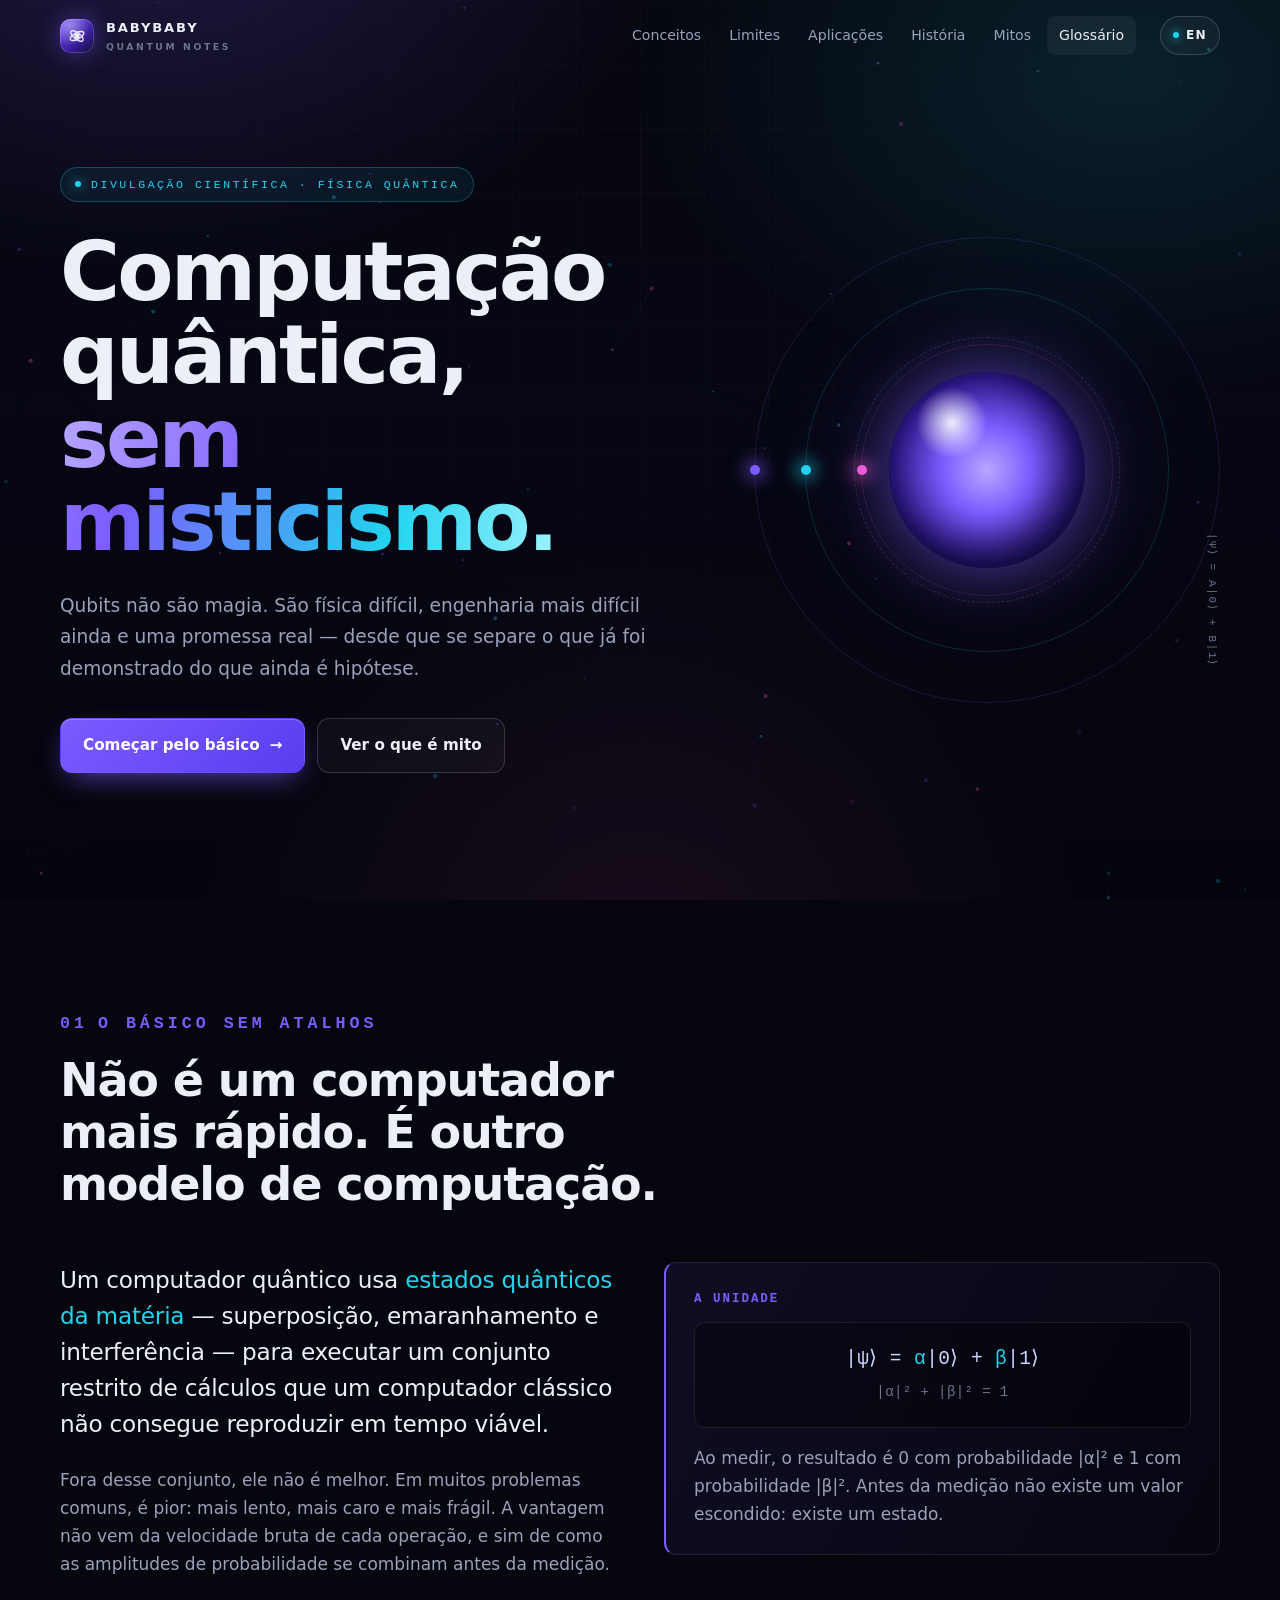
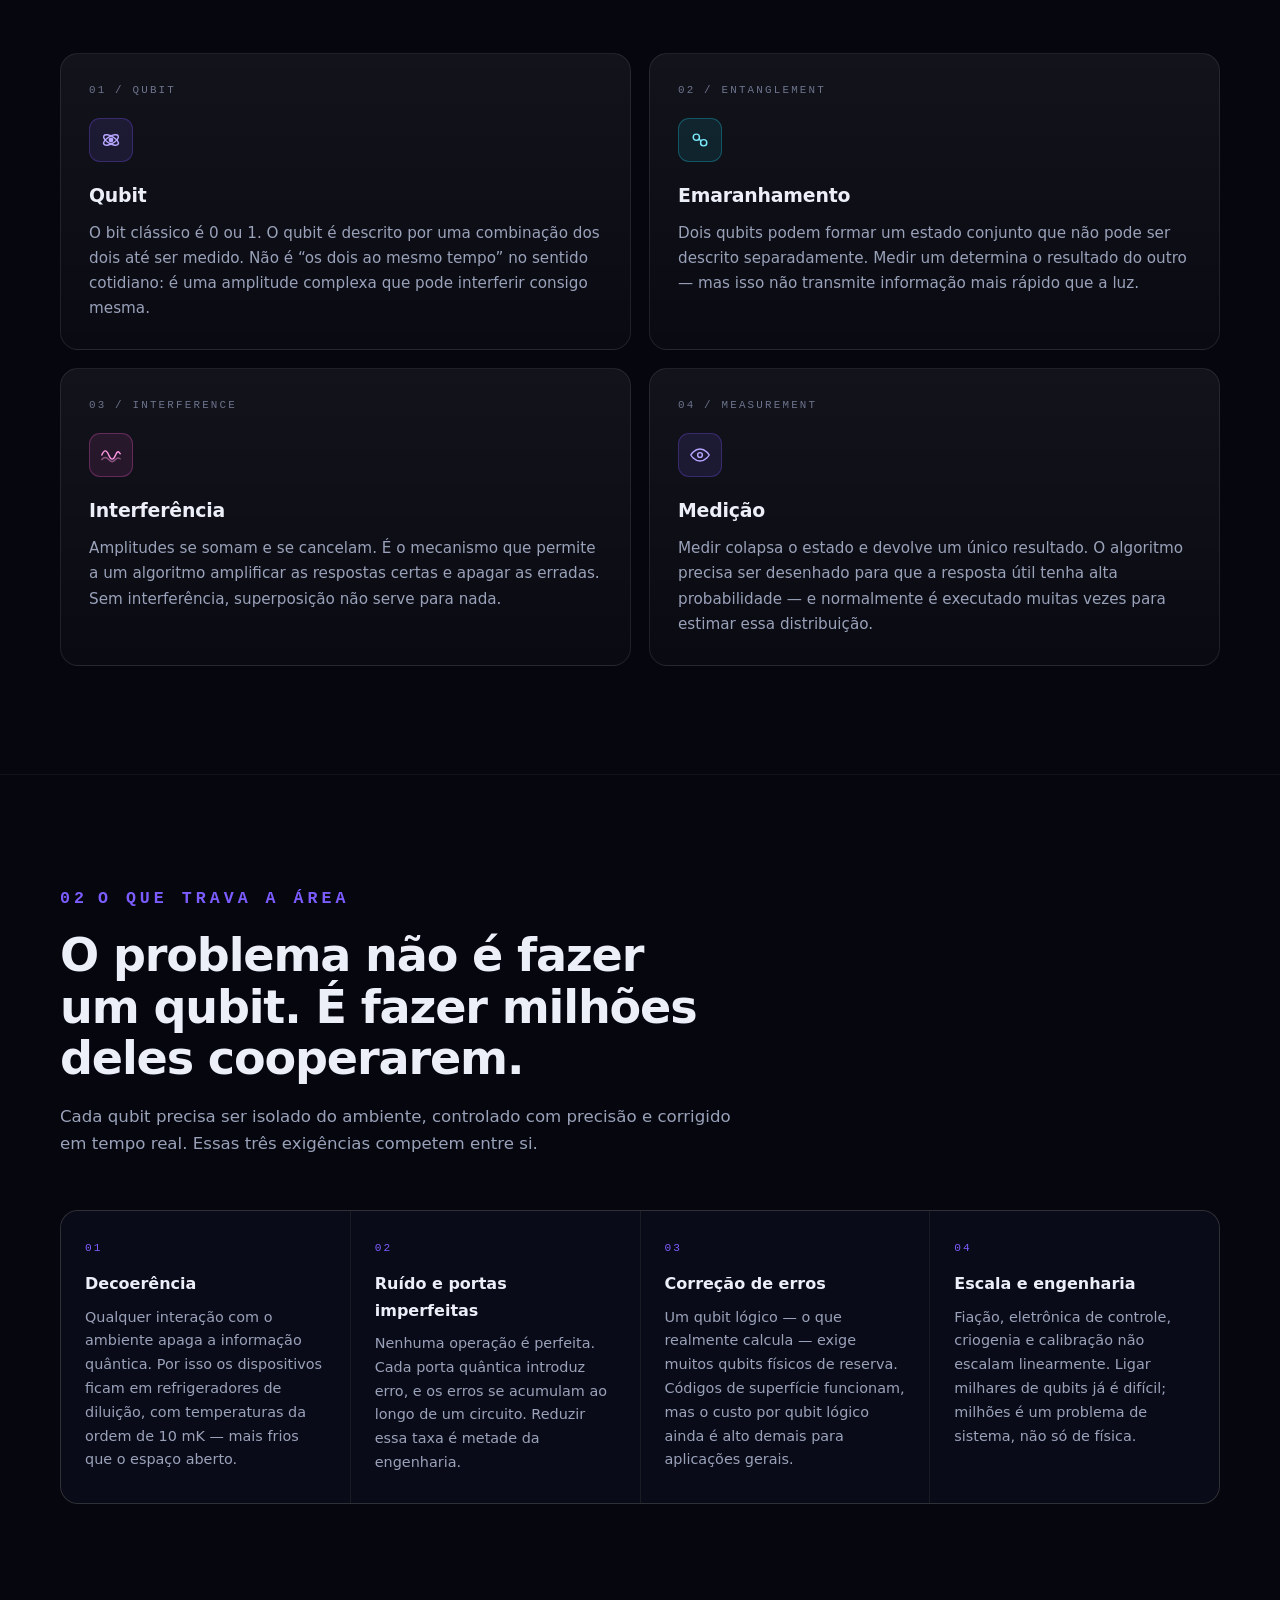
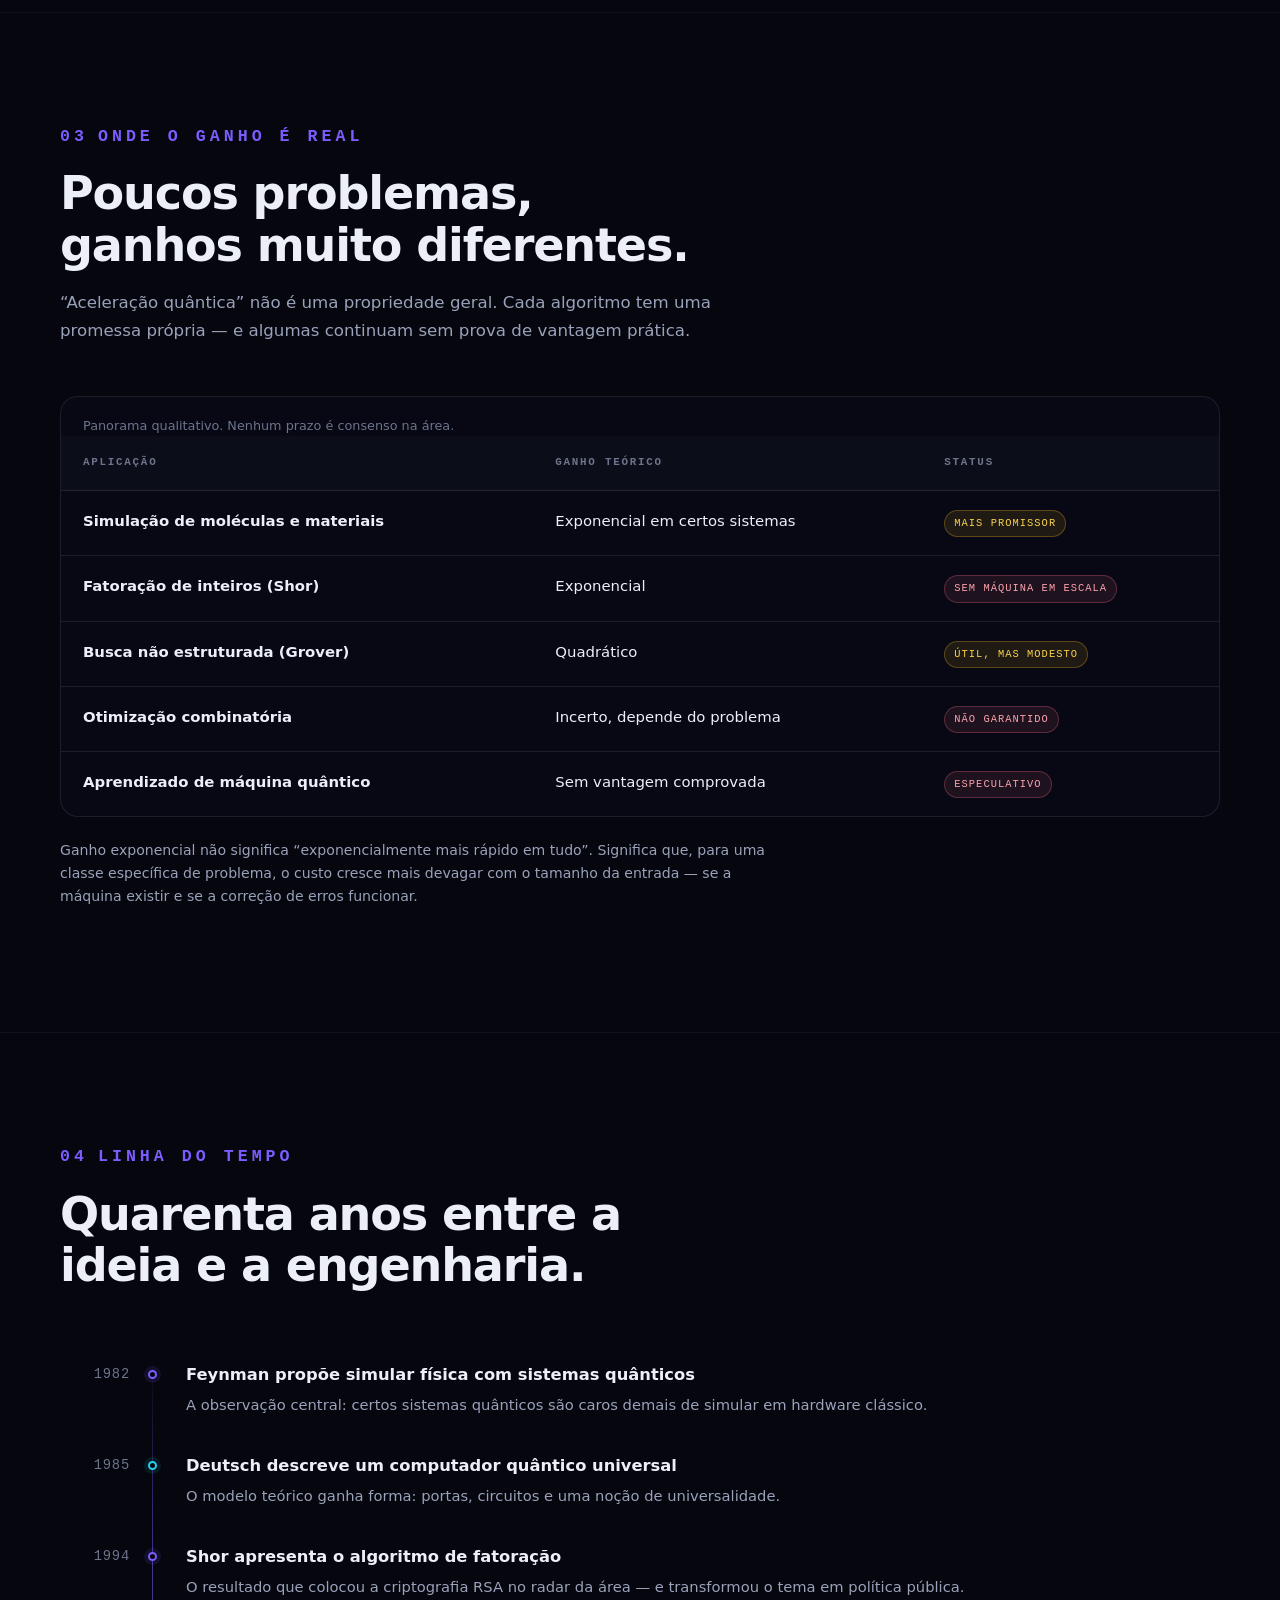
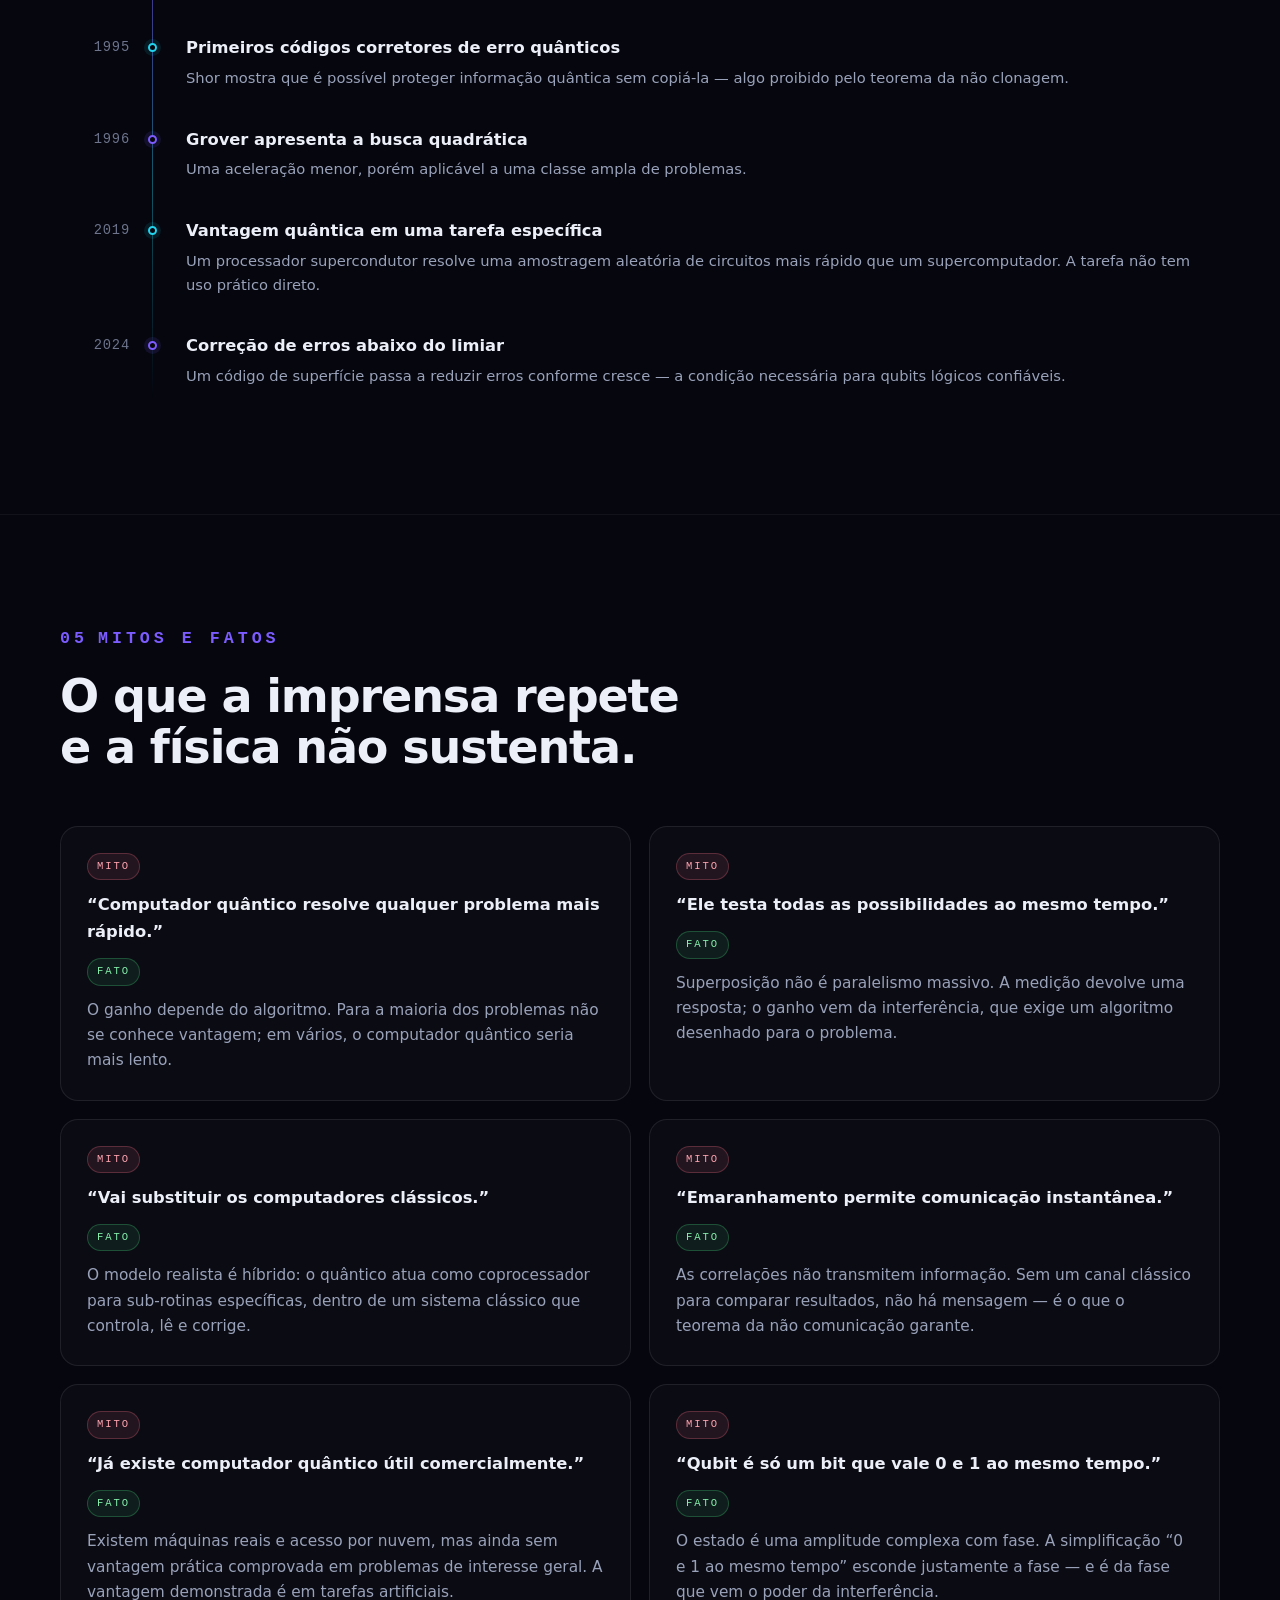
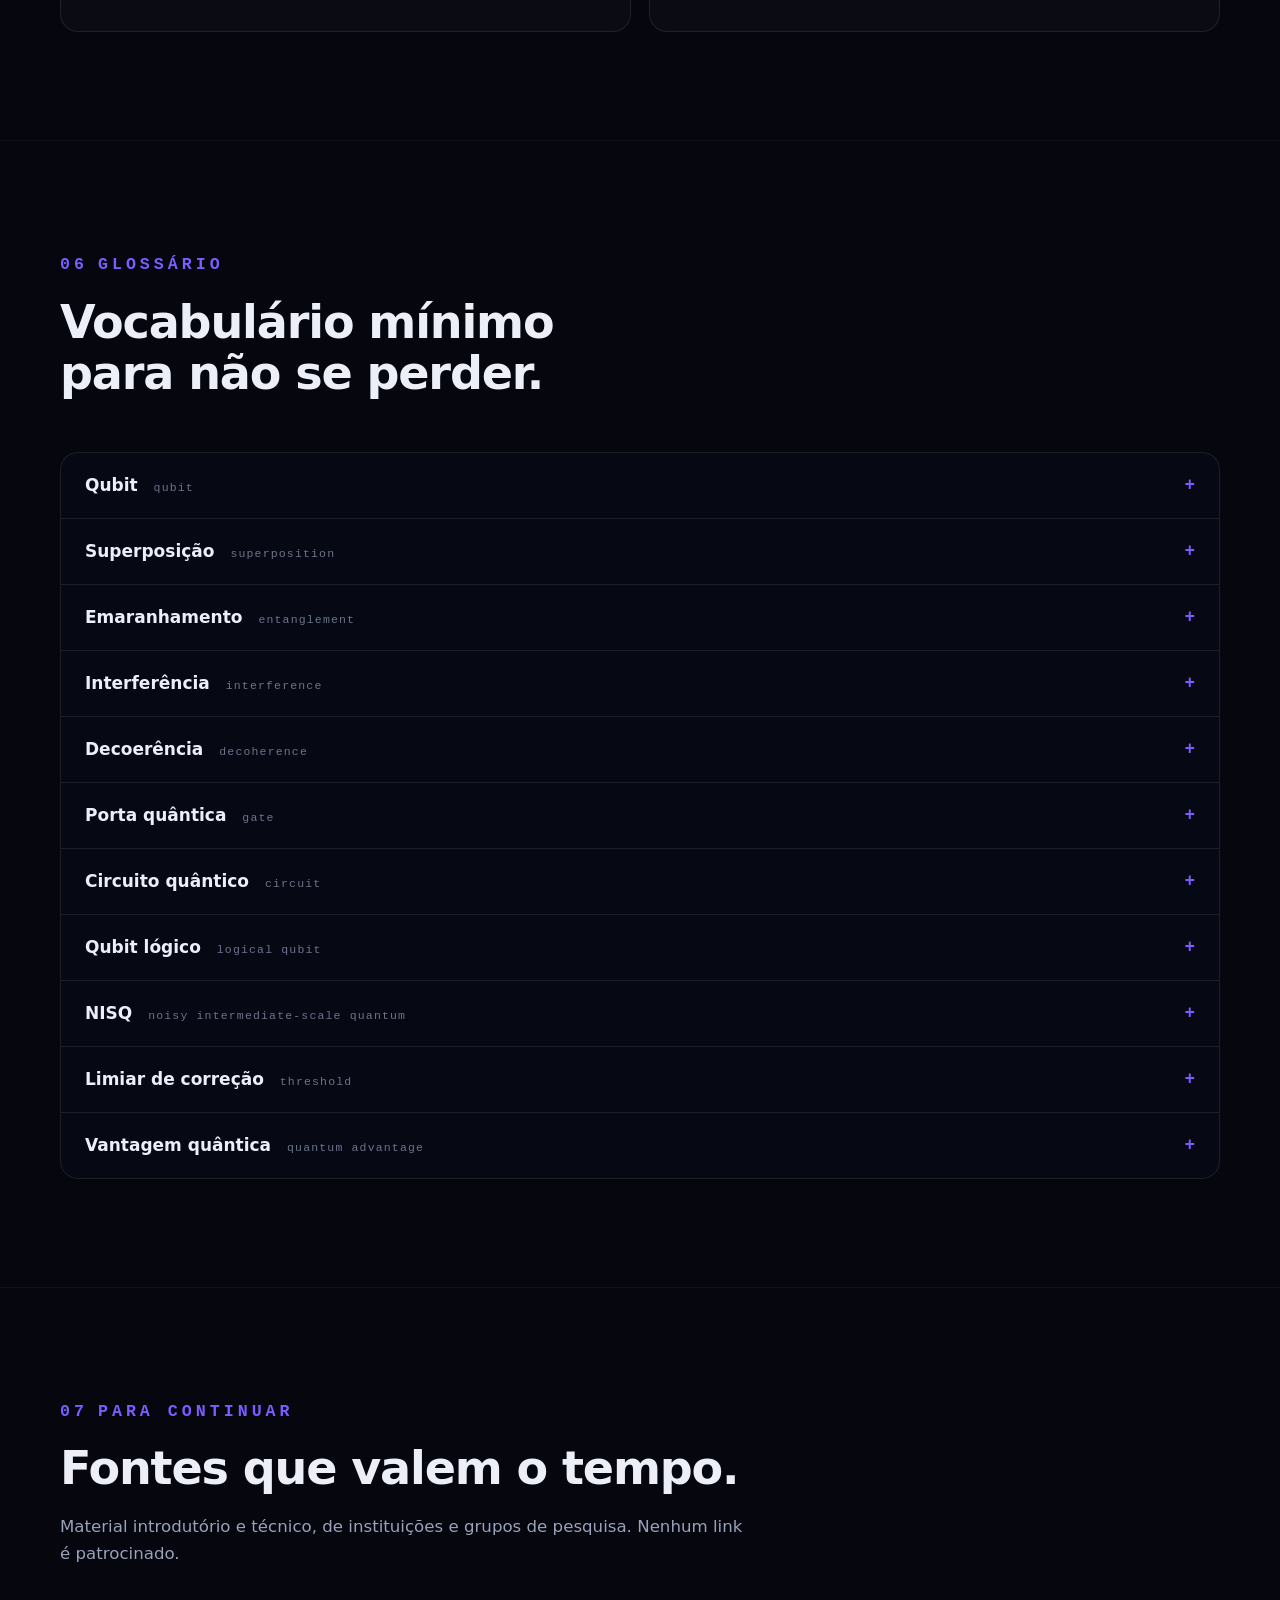
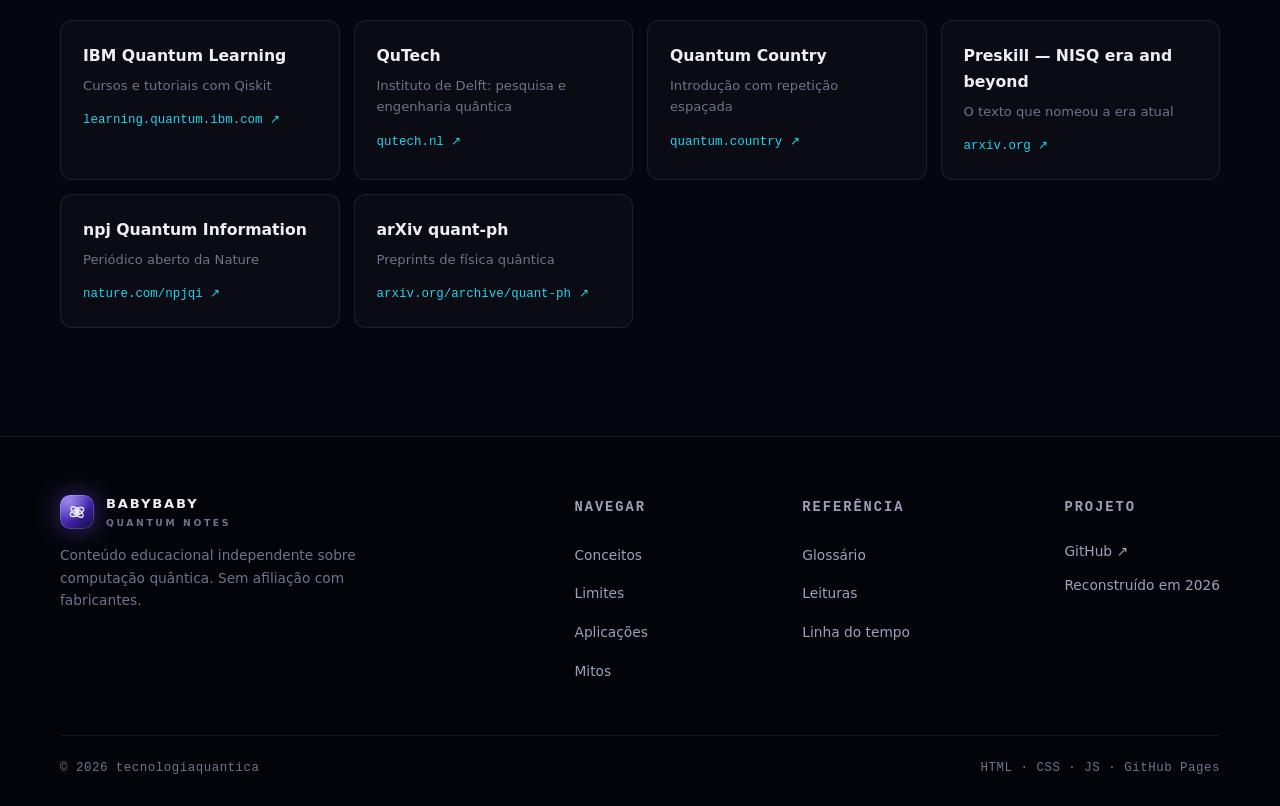
==== index.html @ 613d0bfa "Reconstrói o site: divulgação científica bilíngue sobre computação quântica" ====
<!DOCTYPE html>
<html lang="pt-BR" data-lang="pt" data-title-pt="Computação quântica, sem misticismo — babybaby" data-title-en="Quantum computing, without the mysticism — babybaby">
<head>
  <meta charset="utf-8">
  <meta name="viewport" content="width=device-width, initial-scale=1">
  <title>Computação quântica, sem misticismo — babybaby</title>
  <meta name="description" content="Guia de divulgação científica sobre computação quântica: qubits, superposição, emaranhamento, limites reais e o que ainda é promessa.">
  <meta name="theme-color" content="#05060e">
  <meta name="color-scheme" content="dark">
  <meta property="og:type" content="website">
  <meta property="og:title" content="Computação quântica, sem misticismo">
  <meta property="og:description" content="O que é real, o que é promessa e por que qubits não são magia.">
  <meta property="og:locale" content="pt_BR">
  <meta property="og:locale:alternate" content="en_US">
  <link rel="icon" href="data:image/svg+xml,%3Csvg xmlns='http://www.w3.org/2000/svg' viewBox='0 0 64 64'%3E%3Cdefs%3E%3ClinearGradient id='g' x1='0' y1='0' x2='1' y2='1'%3E%3Cstop offset='0' stop-color='%237c5cff'/%3E%3Cstop offset='1' stop-color='%2322d3ee'/%3E%3C/linearGradient%3E%3C/defs%3E%3Crect width='64' height='64' rx='16' fill='%2305060e'/%3E%3Ccircle cx='32' cy='32' r='8' fill='url(%23g)'/%3E%3Cellipse cx='32' cy='32' rx='22' ry='9' fill='none' stroke='url(%23g)' stroke-width='2' transform='rotate(-28 32 32)'/%3E%3Cellipse cx='32' cy='32' rx='22' ry='9' fill='none' stroke='%23ffffff' stroke-opacity='.35' stroke-width='1.2' transform='rotate(38 32 32)'/%3E%3C/svg%3E">
  <link rel="stylesheet" href="assets/css/style.css">
  <script src="assets/js/main.js" defer></script>
</head>
<body>

  <a class="skip-link" href="#conteudo">
    <span class="lang-pt">Ir para o conteúdo</span>
    <span class="lang-en">Skip to content</span>
  </a>

  <canvas id="field" aria-hidden="true"></canvas>

  <header class="site-header" id="topo">
    <div class="header-inner">
      <a class="brand" href="#inicio" aria-label="babybaby — início">
        <span class="brand-mark" aria-hidden="true">
          <svg viewBox="0 0 24 24" fill="none" stroke="currentColor" stroke-width="1.6" stroke-linecap="round">
            <circle cx="12" cy="12" r="3.2" fill="currentColor" stroke="none"/>
            <ellipse cx="12" cy="12" rx="9" ry="3.8" transform="rotate(-28 12 12)"/>
            <ellipse cx="12" cy="12" rx="9" ry="3.8" transform="rotate(38 12 12)"/>
          </svg>
        </span>
        <span>babybaby<small>quantum notes</small></span>
      </a>

      <nav class="site-nav" id="nav" aria-label="Navegação principal">
        <a href="#conceitos"><span class="lang-pt">Conceitos</span><span class="lang-en">Concepts</span></a>
        <a href="#limites"><span class="lang-pt">Limites</span><span class="lang-en">Limits</span></a>
        <a href="#aplicacoes"><span class="lang-pt">Aplicações</span><span class="lang-en">Applications</span></a>
        <a href="#historia"><span class="lang-pt">História</span><span class="lang-en">History</span></a>
        <a href="#mitos"><span class="lang-pt">Mitos</span><span class="lang-en">Myths</span></a>
        <a href="#glossario"><span class="lang-pt">Glossário</span><span class="lang-en">Glossary</span></a>
      </nav>

      <div class="header-actions">
        <button class="lang-toggle" id="lang-toggle" type="button" aria-label="Mudar idioma para inglês">
          <span class="dot" aria-hidden="true"></span>
          <span id="lang-label">EN</span>
        </button>
        <button class="menu-toggle" id="menu-toggle" type="button" aria-expanded="false" aria-controls="nav" aria-label="Abrir menu">
          <span aria-hidden="true"></span>
        </button>
      </div>
    </div>
  </header>

  <main id="conteudo">

    <!-- ================= HERO ================= -->
    <section class="hero" id="inicio">
      <div class="wrap hero-grid">
        <div class="hero-copy">
          <p class="eyebrow">
            <span class="lang-pt">Divulgação científica · física quântica</span>
            <span class="lang-en">Science communication · quantum physics</span>
          </p>

          <h1>
            <span class="lang-pt">Computação quântica,<br><span class="grad">sem misticismo.</span></span>
            <span class="lang-en">Quantum computing,<br><span class="grad">without the mysticism.</span></span>
          </h1>

          <p class="hero-lead">
            <span class="lang-pt">Qubits não são magia. São física difícil, engenharia mais difícil ainda e uma promessa real — desde que se separe o que já foi demonstrado do que ainda é hipótese.</span>
            <span class="lang-en">Qubits are not magic. They are hard physics, harder engineering, and a real promise — as long as you separate what has been demonstrated from what is still a hypothesis.</span>
          </p>

          <div class="hero-actions">
            <a class="btn btn-primary" href="#conceitos">
              <span class="lang-pt">Começar pelo básico</span>
              <span class="lang-en">Start with the basics</span>
              <span aria-hidden="true">→</span>
            </a>
            <a class="btn btn-ghost" href="#mitos">
              <span class="lang-pt">Ver o que é mito</span>
              <span class="lang-en">See what is a myth</span>
            </a>
          </div>
        </div>

        <div class="hero-visual" aria-hidden="true">
          <div class="orbit"></div>
          <div class="orbit"></div>
          <div class="orbit"></div>
          <div class="core"></div>
          <span class="hero-note">|ψ⟩ = α|0⟩ + β|1⟩</span>
        </div>
      </div>
    </section>

    <!-- ================= CONCEITOS ================= -->
    <section class="section" id="conceitos">
      <div class="wrap">
        <div class="section-head reveal">
          <p class="kicker"><span>01</span> <span class="lang-pt">O básico sem atalhos</span><span class="lang-en">The basics, no shortcuts</span></p>
          <h2>
            <span class="lang-pt">Não é um computador mais rápido. É outro modelo de computação.</span>
            <span class="lang-en">It is not a faster computer. It is another model of computation.</span>
          </h2>
        </div>

        <div class="split">
          <div class="reveal">
            <p class="definition">
              <span class="lang-pt">Um computador quântico usa <em>estados quânticos da matéria</em> — superposição, emaranhamento e interferência — para executar um conjunto restrito de cálculos que um computador clássico não consegue reproduzir em tempo viável.</span>
              <span class="lang-en">A quantum computer uses <em>quantum states of matter</em> — superposition, entanglement and interference — to run a narrow set of calculations that a classical computer cannot reproduce in feasible time.</span>
            </p>
            <p style="margin-top:24px;">
              <span class="lang-pt">Fora desse conjunto, ele não é melhor. Em muitos problemas comuns, é pior: mais lento, mais caro e mais frágil. A vantagem não vem da velocidade bruta de cada operação, e sim de como as amplitudes de probabilidade se combinam antes da medição.</span>
              <span class="lang-en">Outside that set, it is not better. On many ordinary problems it is worse: slower, costlier and more fragile. The advantage comes not from the raw speed of each operation, but from how probability amplitudes combine before measurement.</span>
            </p>
          </div>

          <div class="reveal">
            <div class="callout">
              <h3><span class="lang-pt">A unidade</span><span class="lang-en">The unit</span></h3>
              <div class="formula" aria-label="psi equals alpha zero plus beta one">
                |ψ⟩ = <span class="amp">α</span>|0⟩ + <span class="amp">β</span>|1⟩
                <br>
                <span style="font-size:.72em;color:var(--dim);">|α|² + |β|² = 1</span>
              </div>
              <p style="margin-top:16px;">
                <span class="lang-pt">Ao medir, o resultado é 0 com probabilidade |α|² e 1 com probabilidade |β|². Antes da medição não existe um valor escondido: existe um estado.</span>
                <span class="lang-en">On measurement, the result is 0 with probability |α|² and 1 with probability |β|². Before measurement there is no hidden value: there is a state.</span>
              </p>
            </div>
          </div>
        </div>

        <div class="cards" style="margin-top:56px;">

          <article class="card card-half reveal">
            <span class="card-index">01 / QUBIT</span>
            <div class="card-icon" aria-hidden="true">
              <svg viewBox="0 0 24 24" fill="none" stroke="currentColor" stroke-width="1.6">
                <circle cx="12" cy="12" r="2.6" fill="currentColor" stroke="none"/>
                <ellipse cx="12" cy="12" rx="9" ry="4" transform="rotate(-30 12 12)"/>
                <ellipse cx="12" cy="12" rx="9" ry="4" transform="rotate(30 12 12)"/>
              </svg>
            </div>
            <h3><span class="lang-pt">Qubit</span><span class="lang-en">Qubit</span></h3>
            <p>
              <span class="lang-pt">O bit clássico é 0 ou 1. O qubit é descrito por uma combinação dos dois até ser medido. Não é “os dois ao mesmo tempo” no sentido cotidiano: é uma amplitude complexa que pode interferir consigo mesma.</span>
              <span class="lang-en">A classical bit is 0 or 1. A qubit is described by a combination of both until it is measured. It is not “both at once” in the everyday sense: it is a complex amplitude that can interfere with itself.</span>
            </p>
          </article>

          <article class="card card-half reveal">
            <span class="card-index">02 / ENTANGLEMENT</span>
            <div class="card-icon cyan" aria-hidden="true">
              <svg viewBox="0 0 24 24" fill="none" stroke="currentColor" stroke-width="1.6">
                <circle cx="8" cy="9" r="3.4"/>
                <circle cx="16" cy="15" r="3.4"/>
                <path d="M10.6 11.4 13.4 12.6"/>
              </svg>
            </div>
            <h3><span class="lang-pt">Emaranhamento</span><span class="lang-en">Entanglement</span></h3>
            <p>
              <span class="lang-pt">Dois qubits podem formar um estado conjunto que não pode ser descrito separadamente. Medir um determina o resultado do outro — mas isso não transmite informação mais rápido que a luz.</span>
              <span class="lang-en">Two qubits can form a joint state that cannot be described separately. Measuring one determines the other's result — but that does not transmit information faster than light.</span>
            </p>
          </article>

          <article class="card card-half reveal">
            <span class="card-index">03 / INTERFERENCE</span>
            <div class="card-icon pink" aria-hidden="true">
              <svg viewBox="0 0 24 24" fill="none" stroke="currentColor" stroke-width="1.6" stroke-linecap="round">
                <path d="M2 12c2.5-6 5-6 7.5 0s5 6 7.5 0 3.5-3 5-1.5"/>
                <path d="M2 17c2.5-3 5-3 7.5 0s5 3 7.5 0 3.5-1.5 5-.8" opacity=".45"/>
              </svg>
            </div>
            <h3><span class="lang-pt">Interferência</span><span class="lang-en">Interference</span></h3>
            <p>
              <span class="lang-pt">Amplitudes se somam e se cancelam. É o mecanismo que permite a um algoritmo amplificar as respostas certas e apagar as erradas. Sem interferência, superposição não serve para nada.</span>
              <span class="lang-en">Amplitudes add and cancel. This is the mechanism that lets an algorithm amplify right answers and erase wrong ones. Without interference, superposition is useless.</span>
            </p>
          </article>

          <article class="card card-half reveal">
            <span class="card-index">04 / MEASUREMENT</span>
            <div class="card-icon" aria-hidden="true">
              <svg viewBox="0 0 24 24" fill="none" stroke="currentColor" stroke-width="1.6" stroke-linecap="round">
                <path d="M2 12s3.6-6.5 10-6.5S22 12 22 12s-3.6 6.5-10 6.5S2 12 2 12Z"/>
                <circle cx="12" cy="12" r="2.6"/>
              </svg>
            </div>
            <h3><span class="lang-pt">Medição</span><span class="lang-en">Measurement</span></h3>
            <p>
              <span class="lang-pt">Medir colapsa o estado e devolve um único resultado. O algoritmo precisa ser desenhado para que a resposta útil tenha alta probabilidade — e normalmente é executado muitas vezes para estimar essa distribuição.</span>
              <span class="lang-en">Measuring collapses the state and returns a single result. The algorithm must be designed so the useful answer has high probability — and it is usually run many times to estimate that distribution.</span>
            </p>
          </article>

        </div>
      </div>
    </section>

    <!-- ================= LIMITES ================= -->
    <section class="section" id="limites">
      <div class="wrap">
        <div class="section-head reveal">
          <p class="kicker"><span>02</span> <span class="lang-pt">O que trava a área</span><span class="lang-en">What holds the field back</span></p>
          <h2>
            <span class="lang-pt">O problema não é fazer um qubit. É fazer milhões deles cooperarem.</span>
            <span class="lang-en">The problem is not making one qubit. It is making millions of them cooperate.</span>
          </h2>
          <p>
            <span class="lang-pt">Cada qubit precisa ser isolado do ambiente, controlado com precisão e corrigido em tempo real. Essas três exigências competem entre si.</span>
            <span class="lang-en">Each qubit must be isolated from the environment, controlled precisely and corrected in real time. These three requirements compete with one another.</span>
          </p>
        </div>

        <div class="difficulties reveal">
          <div class="difficulty">
            <span class="num">01</span>
            <h3><span class="lang-pt">Decoerência</span><span class="lang-en">Decoherence</span></h3>
            <p>
              <span class="lang-pt">Qualquer interação com o ambiente apaga a informação quântica. Por isso os dispositivos ficam em refrigeradores de diluição, com temperaturas da ordem de 10 mK — mais frios que o espaço aberto.</span>
              <span class="lang-en">Any interaction with the environment erases quantum information. That is why devices sit in dilution refrigerators at temperatures on the order of 10 mK — colder than open space.</span>
            </p>
          </div>
          <div class="difficulty">
            <span class="num">02</span>
            <h3><span class="lang-pt">Ruído e portas imperfeitas</span><span class="lang-en">Noise and imperfect gates</span></h3>
            <p>
              <span class="lang-pt">Nenhuma operação é perfeita. Cada porta quântica introduz erro, e os erros se acumulam ao longo de um circuito. Reduzir essa taxa é metade da engenharia.</span>
              <span class="lang-en">No operation is perfect. Every quantum gate introduces error, and errors accumulate along a circuit. Lowering that rate is half of the engineering.</span>
            </p>
          </div>
          <div class="difficulty">
            <span class="num">03</span>
            <h3><span class="lang-pt">Correção de erros</span><span class="lang-en">Error correction</span></h3>
            <p>
              <span class="lang-pt">Um qubit lógico — o que realmente calcula — exige muitos qubits físicos de reserva. Códigos de superfície funcionam, mas o custo por qubit lógico ainda é alto demais para aplicações gerais.</span>
              <span class="lang-en">One logical qubit — the one that actually computes — requires many physical qubits in reserve. Surface codes work, but the cost per logical qubit is still too high for general applications.</span>
            </p>
          </div>
          <div class="difficulty">
            <span class="num">04</span>
            <h3><span class="lang-pt">Escala e engenharia</span><span class="lang-en">Scale and engineering</span></h3>
            <p>
              <span class="lang-pt">Fiação, eletrônica de controle, criogenia e calibração não escalam linearmente. Ligar milhares de qubits já é difícil; milhões é um problema de sistema, não só de física.</span>
              <span class="lang-en">Wiring, control electronics, cryogenics and calibration do not scale linearly. Wiring thousands of qubits is already hard; millions is a systems problem, not only a physics one.</span>
            </p>
          </div>
        </div>
      </div>
    </section>

    <!-- ================= APLICAÇÕES ================= -->
    <section class="section" id="aplicacoes">
      <div class="wrap">
        <div class="section-head reveal">
          <p class="kicker"><span>03</span> <span class="lang-pt">Onde o ganho é real</span><span class="lang-en">Where the gain is real</span></p>
          <h2>
            <span class="lang-pt">Poucos problemas, ganhos muito diferentes.</span>
            <span class="lang-en">Few problems, very different gains.</span>
          </h2>
          <p>
            <span class="lang-pt">“Aceleração quântica” não é uma propriedade geral. Cada algoritmo tem uma promessa própria — e algumas continuam sem prova de vantagem prática.</span>
            <span class="lang-en">“Quantum speedup” is not a general property. Each algorithm carries its own promise — and some still lack proof of practical advantage.</span>
          </p>
        </div>

        <div class="table-wrap reveal">
          <table>
            <caption>
              <span class="lang-pt">Panorama qualitativo. Nenhum prazo é consenso na área.</span>
              <span class="lang-en">Qualitative overview. No timeline is a consensus in the field.</span>
            </caption>
            <thead>
              <tr>
                <th><span class="lang-pt">Aplicação</span><span class="lang-en">Application</span></th>
                <th><span class="lang-pt">Ganho teórico</span><span class="lang-en">Theoretical gain</span></th>
                <th><span class="lang-pt">Status</span><span class="lang-en">Status</span></th>
              </tr>
            </thead>
            <tbody>
              <tr>
                <td><span class="lang-pt">Simulação de moléculas e materiais</span><span class="lang-en">Molecular and materials simulation</span></td>
                <td><span class="lang-pt">Exponencial em certos sistemas</span><span class="lang-en">Exponential on certain systems</span></td>
                <td><span class="tag warn"><span class="lang-pt">Mais promissor</span><span class="lang-en">Most promising</span></span></td>
              </tr>
              <tr>
                <td><span class="lang-pt">Fatoração de inteiros (Shor)</span><span class="lang-en">Integer factoring (Shor)</span></td>
                <td><span class="lang-pt">Exponencial</span><span class="lang-en">Exponential</span></td>
                <td><span class="tag no"><span class="lang-pt">Sem máquina em escala</span><span class="lang-en">No machine at scale</span></span></td>
              </tr>
              <tr>
                <td><span class="lang-pt">Busca não estruturada (Grover)</span><span class="lang-en">Unstructured search (Grover)</span></td>
                <td><span class="lang-pt">Quadrático</span><span class="lang-en">Quadratic</span></td>
                <td><span class="tag warn"><span class="lang-pt">Útil, mas modesto</span><span class="lang-en">Useful, but modest</span></span></td>
              </tr>
              <tr>
                <td><span class="lang-pt">Otimização combinatória</span><span class="lang-en">Combinatorial optimization</span></td>
                <td><span class="lang-pt">Incerto, depende do problema</span><span class="lang-en">Uncertain, problem-dependent</span></td>
                <td><span class="tag no"><span class="lang-pt">Não garantido</span><span class="lang-en">Not guaranteed</span></span></td>
              </tr>
              <tr>
                <td><span class="lang-pt">Aprendizado de máquina quântico</span><span class="lang-en">Quantum machine learning</span></td>
                <td><span class="lang-pt">Sem vantagem comprovada</span><span class="lang-en">No proven advantage</span></td>
                <td><span class="tag no"><span class="lang-pt">Especulativo</span><span class="lang-en">Speculative</span></span></td>
              </tr>
            </tbody>
          </table>
        </div>

        <p class="reveal" style="margin-top:22px;font-size:.88rem;max-width:80ch;">
          <span class="lang-pt">Ganho exponencial não significa “exponencialmente mais rápido em tudo”. Significa que, para uma classe específica de problema, o custo cresce mais devagar com o tamanho da entrada — se a máquina existir e se a correção de erros funcionar.</span>
          <span class="lang-en">Exponential gain does not mean “exponentially faster at everything”. It means that, for a specific class of problem, cost grows more slowly with input size — if the machine exists and if error correction works.</span>
        </p>
      </div>
    </section>

    <!-- ================= HISTÓRIA ================= -->
    <section class="section" id="historia">
      <div class="wrap">
        <div class="section-head reveal">
          <p class="kicker"><span>04</span> <span class="lang-pt">Linha do tempo</span><span class="lang-en">Timeline</span></p>
          <h2>
            <span class="lang-pt">Quarenta anos entre a ideia e a engenharia.</span>
            <span class="lang-en">Forty years between the idea and the engineering.</span>
          </h2>
        </div>

        <div class="timeline reveal">
          <div class="tl-item">
            <div class="tl-year">1982</div>
            <div class="tl-body">
              <h3><span class="lang-pt">Feynman propõe simular física com sistemas quânticos</span><span class="lang-en">Feynman proposes simulating physics with quantum systems</span></h3>
              <p><span class="lang-pt">A observação central: certos sistemas quânticos são caros demais de simular em hardware clássico.</span><span class="lang-en">The central observation: certain quantum systems are too expensive to simulate on classical hardware.</span></p>
            </div>
          </div>
          <div class="tl-item">
            <div class="tl-year">1985</div>
            <div class="tl-body">
              <h3><span class="lang-pt">Deutsch descreve um computador quântico universal</span><span class="lang-en">Deutsch describes a universal quantum computer</span></h3>
              <p><span class="lang-pt">O modelo teórico ganha forma: portas, circuitos e uma noção de universalidade.</span><span class="lang-en">The theoretical model takes shape: gates, circuits and a notion of universality.</span></p>
            </div>
          </div>
          <div class="tl-item">
            <div class="tl-year">1994</div>
            <div class="tl-body">
              <h3><span class="lang-pt">Shor apresenta o algoritmo de fatoração</span><span class="lang-en">Shor presents the factoring algorithm</span></h3>
              <p><span class="lang-pt">O resultado que colocou a criptografia RSA no radar da área — e transformou o tema em política pública.</span><span class="lang-en">The result that put RSA encryption on the field's radar — and turned the topic into public policy.</span></p>
            </div>
          </div>
          <div class="tl-item">
            <div class="tl-year">1995</div>
            <div class="tl-body">
              <h3><span class="lang-pt">Primeiros códigos corretores de erro quânticos</span><span class="lang-en">First quantum error-correcting codes</span></h3>
              <p><span class="lang-pt">Shor mostra que é possível proteger informação quântica sem copiá-la — algo proibido pelo teorema da não clonagem.</span><span class="lang-en">Shor shows that quantum information can be protected without copying it — something forbidden by the no-cloning theorem.</span></p>
            </div>
          </div>
          <div class="tl-item">
            <div class="tl-year">1996</div>
            <div class="tl-body">
              <h3><span class="lang-pt">Grover apresenta a busca quadrática</span><span class="lang-en">Grover presents quadratic search</span></h3>
              <p><span class="lang-pt">Uma aceleração menor, porém aplicável a uma classe ampla de problemas.</span><span class="lang-en">A smaller speedup, but applicable to a broad class of problems.</span></p>
            </div>
          </div>
          <div class="tl-item">
            <div class="tl-year">2019</div>
            <div class="tl-body">
              <h3><span class="lang-pt">Vantagem quântica em uma tarefa específica</span><span class="lang-en">Quantum advantage on a specific task</span></h3>
              <p><span class="lang-pt">Um processador supercondutor resolve uma amostragem aleatória de circuitos mais rápido que um supercomputador. A tarefa não tem uso prático direto.</span><span class="lang-en">A superconducting processor solves random circuit sampling faster than a supercomputer. The task has no direct practical use.</span></p>
            </div>
          </div>
          <div class="tl-item">
            <div class="tl-year">2024</div>
            <div class="tl-body">
              <h3><span class="lang-pt">Correção de erros abaixo do limiar</span><span class="lang-en">Error correction below threshold</span></h3>
              <p><span class="lang-pt">Um código de superfície passa a reduzir erros conforme cresce — a condição necessária para qubits lógicos confiáveis.</span><span class="lang-en">A surface code starts reducing errors as it grows — the necessary condition for reliable logical qubits.</span></p>
            </div>
          </div>
        </div>
      </div>
    </section>

    <!-- ================= MITOS ================= -->
    <section class="section" id="mitos">
      <div class="wrap">
        <div class="section-head reveal">
          <p class="kicker"><span>05</span> <span class="lang-pt">Mitos e fatos</span><span class="lang-en">Myths and facts</span></p>
          <h2>
            <span class="lang-pt">O que a imprensa repete e a física não sustenta.</span>
            <span class="lang-en">What the press repeats and physics does not support.</span>
          </h2>
        </div>

        <div class="cards">
          <div class="card card-half myth reveal">
            <span class="myth-label mito"><span class="lang-pt">Mito</span><span class="lang-en">Myth</span></span>
            <p class="claim"><span class="lang-pt">“Computador quântico resolve qualquer problema mais rápido.”</span><span class="lang-en">“A quantum computer solves any problem faster.”</span></p>
            <span class="myth-label fato"><span class="lang-pt">Fato</span><span class="lang-en">Fact</span></span>
            <p><span class="lang-pt">O ganho depende do algoritmo. Para a maioria dos problemas não se conhece vantagem; em vários, o computador quântico seria mais lento.</span><span class="lang-en">The gain depends on the algorithm. For most problems no advantage is known; on several, a quantum computer would be slower.</span></p>
          </div>

          <div class="card card-half myth reveal">
            <span class="myth-label mito"><span class="lang-pt">Mito</span><span class="lang-en">Myth</span></span>
            <p class="claim"><span class="lang-pt">“Ele testa todas as possibilidades ao mesmo tempo.”</span><span class="lang-en">“It tries all possibilities at once.”</span></p>
            <span class="myth-label fato"><span class="lang-pt">Fato</span><span class="lang-en">Fact</span></span>
            <p><span class="lang-pt">Superposição não é paralelismo massivo. A medição devolve uma resposta; o ganho vem da interferência, que exige um algoritmo desenhado para o problema.</span><span class="lang-en">Superposition is not massive parallelism. Measurement returns one answer; the gain comes from interference, which requires an algorithm designed for the problem.</span></p>
          </div>

          <div class="card card-half myth reveal">
            <span class="myth-label mito"><span class="lang-pt">Mito</span><span class="lang-en">Myth</span></span>
            <p class="claim"><span class="lang-pt">“Vai substituir os computadores clássicos.”</span><span class="lang-en">“It will replace classical computers.”</span></p>
            <span class="myth-label fato"><span class="lang-pt">Fato</span><span class="lang-en">Fact</span></span>
            <p><span class="lang-pt">O modelo realista é híbrido: o quântico atua como coprocessador para sub-rotinas específicas, dentro de um sistema clássico que controla, lê e corrige.</span><span class="lang-en">The realistic model is hybrid: the quantum device acts as a coprocessor for specific subroutines, inside a classical system that controls, reads and corrects.</span></p>
          </div>

          <div class="card card-half myth reveal">
            <span class="myth-label mito"><span class="lang-pt">Mito</span><span class="lang-en">Myth</span></span>
            <p class="claim"><span class="lang-pt">“Emaranhamento permite comunicação instantânea.”</span><span class="lang-en">“Entanglement allows instant communication.”</span></p>
            <span class="myth-label fato"><span class="lang-pt">Fato</span><span class="lang-en">Fact</span></span>
            <p><span class="lang-pt">As correlações não transmitem informação. Sem um canal clássico para comparar resultados, não há mensagem — é o que o teorema da não comunicação garante.</span><span class="lang-en">Correlations do not transmit information. Without a classical channel to compare results, there is no message — as the no-communication theorem guarantees.</span></p>
          </div>

          <div class="card card-half myth reveal">
            <span class="myth-label mito"><span class="lang-pt">Mito</span><span class="lang-en">Myth</span></span>
            <p class="claim"><span class="lang-pt">“Já existe computador quântico útil comercialmente.”</span><span class="lang-en">“A commercially useful quantum computer already exists.”</span></p>
            <span class="myth-label fato"><span class="lang-pt">Fato</span><span class="lang-en">Fact</span></span>
            <p><span class="lang-pt">Existem máquinas reais e acesso por nuvem, mas ainda sem vantagem prática comprovada em problemas de interesse geral. A vantagem demonstrada é em tarefas artificiais.</span><span class="lang-en">Real machines and cloud access exist, but still without proven practical advantage on problems of general interest. Demonstrated advantage is on artificial tasks.</span></p>
          </div>

          <div class="card card-half myth reveal">
            <span class="myth-label mito"><span class="lang-pt">Mito</span><span class="lang-en">Myth</span></span>
            <p class="claim"><span class="lang-pt">“Qubit é só um bit que vale 0 e 1 ao mesmo tempo.”</span><span class="lang-en">“A qubit is just a bit that is 0 and 1 at the same time.”</span></p>
            <span class="myth-label fato"><span class="lang-pt">Fato</span><span class="lang-en">Fact</span></span>
            <p><span class="lang-pt">O estado é uma amplitude complexa com fase. A simplificação “0 e 1 ao mesmo tempo” esconde justamente a fase — e é da fase que vem o poder da interferência.</span><span class="lang-en">The state is a complex amplitude with a phase. The “0 and 1 at once” simplification hides the phase — and the power of interference comes from phase.</span></p>
          </div>
        </div>
      </div>
    </section>

    <!-- ================= GLOSSÁRIO ================= -->
    <section class="section" id="glossario">
      <div class="wrap">
        <div class="section-head reveal">
          <p class="kicker"><span>06</span> <span class="lang-pt">Glossário</span><span class="lang-en">Glossary</span></p>
          <h2>
            <span class="lang-pt">Vocabulário mínimo para não se perder.</span>
            <span class="lang-en">Minimum vocabulary so you don't get lost.</span>
          </h2>
        </div>

        <div class="glossary reveal">
          <details>
            <summary><span><span class="lang-pt">Qubit</span><span class="lang-en">Qubit</span> <span class="g-term">qubit</span></span></summary>
            <div class="g-body"><p><span class="lang-pt">Unidade básica de informação quântica. Diferente do bit, não armazena um valor definido antes da medição: armazena um estado.</span><span class="lang-en">Basic unit of quantum information. Unlike a bit, it does not store a definite value before measurement: it stores a state.</span></p></div>
          </details>
          <details>
            <summary><span><span class="lang-pt">Superposição</span><span class="lang-en">Superposition</span> <span class="g-term">superposition</span></span></summary>
            <div class="g-body"><p><span class="lang-pt">Combinação linear de estados com amplitudes complexas. Não é “estar em dois lugares”; é descrever probabilidades e fases que interferem.</span><span class="lang-en">Linear combination of states with complex amplitudes. It is not “being in two places”; it describes probabilities and phases that interfere.</span></p></div>
          </details>
          <details>
            <summary><span><span class="lang-pt">Emaranhamento</span><span class="lang-en">Entanglement</span> <span class="g-term">entanglement</span></span></summary>
            <div class="g-body"><p><span class="lang-pt">Correlação quântica entre sistemas que não pode ser explicada por estados individuais. Não permite sinalização mais rápida que a luz.</span><span class="lang-en">Quantum correlation between systems that cannot be explained by individual states. It does not allow faster-than-light signaling.</span></p></div>
          </details>
          <details>
            <summary><span><span class="lang-pt">Interferência</span><span class="lang-en">Interference</span> <span class="g-term">interference</span></span></summary>
            <div class="g-body"><p><span class="lang-pt">Soma e cancelamento de amplitudes. É o recurso computacional que transforma superposição em vantagem algorítmica.</span><span class="lang-en">Addition and cancellation of amplitudes. It is the computational resource that turns superposition into algorithmic advantage.</span></p></div>
          </details>
          <details>
            <summary><span><span class="lang-pt">Decoerência</span><span class="lang-en">Decoherence</span> <span class="g-term">decoherence</span></span></summary>
            <div class="g-body"><p><span class="lang-pt">Perda da informação quântica para o ambiente. É o principal inimigo prático de qualquer dispositivo.</span><span class="lang-en">Loss of quantum information to the environment. It is the main practical enemy of any device.</span></p></div>
          </details>
          <details>
            <summary><span><span class="lang-pt">Porta quântica</span><span class="lang-en">Quantum gate</span> <span class="g-term">gate</span></span></summary>
            <div class="g-body"><p><span class="lang-pt">Operação unitária sobre um ou mais qubits. O análogo quântico das portas lógicas clássicas, mas reversível.</span><span class="lang-en">Unitary operation on one or more qubits. The quantum analogue of classical logic gates, but reversible.</span></p></div>
          </details>
          <details>
            <summary><span><span class="lang-pt">Circuito quântico</span><span class="lang-en">Quantum circuit</span> <span class="g-term">circuit</span></span></summary>
            <div class="g-body"><p><span class="lang-pt">Sequência de portas e medições executada sobre um conjunto de qubits. É o modelo de programação mais comum.</span><span class="lang-en">Sequence of gates and measurements executed on a set of qubits. It is the most common programming model.</span></p></div>
          </details>
          <details>
            <summary><span><span class="lang-pt">Qubit lógico</span><span class="lang-en">Logical qubit</span> <span class="g-term">logical qubit</span></span></summary>
            <div class="g-body"><p><span class="lang-pt">Qubit protegido por correção de erros, construído a partir de muitos qubits físicos. É a unidade que importa para computação confiável.</span><span class="lang-en">Error-corrected qubit built from many physical qubits. It is the unit that matters for reliable computation.</span></p></div>
          </details>
          <details>
            <summary><span><span class="lang-pt">NISQ</span><span class="lang-en">NISQ</span> <span class="g-term">noisy intermediate-scale quantum</span></span></summary>
            <div class="g-body"><p><span class="lang-pt">Era atual: dispositivos com dezenas a alguns milhares de qubits físicos, ruidosos e sem correção de erros completa.</span><span class="lang-en">The current era: devices with tens to a few thousand physical qubits, noisy and without full error correction.</span></p></div>
          </details>
          <details>
            <summary><span><span class="lang-pt">Limiar de correção</span><span class="lang-en">Error threshold</span> <span class="g-term">threshold</span></span></summary>
            <div class="g-body"><p><span class="lang-pt">Taxa de erro abaixo da qual adicionar qubits físicos reduz o erro lógico. Acima dela, corrigir piora o problema.</span><span class="lang-en">Error rate below which adding physical qubits reduces logical error. Above it, correcting makes the problem worse.</span></p></div>
          </details>
          <details>
            <summary><span><span class="lang-pt">Vantagem quântica</span><span class="lang-en">Quantum advantage</span> <span class="g-term">quantum advantage</span></span></summary>
            <div class="g-body"><p><span class="lang-pt">Demonstração de que um dispositivo quântico resolve uma tarefa específica mais rápido que o melhor método clássico conhecido. Não implica utilidade prática.</span><span class="lang-en">Demonstration that a quantum device solves a specific task faster than the best known classical method. It does not imply practical usefulness.</span></p></div>
          </details>
        </div>
      </div>
    </section>

    <!-- ================= LEITURAS ================= -->
    <section class="section" id="leituras">
      <div class="wrap">
        <div class="section-head reveal">
          <p class="kicker"><span>07</span> <span class="lang-pt">Para continuar</span><span class="lang-en">Keep going</span></p>
          <h2>
            <span class="lang-pt">Fontes que valem o tempo.</span>
            <span class="lang-en">Sources worth your time.</span>
          </h2>
          <p>
            <span class="lang-pt">Material introdutório e técnico, de instituições e grupos de pesquisa. Nenhum link é patrocinado.</span>
            <span class="lang-en">Introductory and technical material from institutions and research groups. No link is sponsored.</span>
          </p>
        </div>

        <div class="readings reveal">
          <a class="reading" href="https://learning.quantum.ibm.com" target="_blank" rel="noopener noreferrer">
            <strong>IBM Quantum Learning</strong>
            <span><span class="lang-pt">Cursos e tutoriais com Qiskit</span><span class="lang-en">Courses and tutorials with Qiskit</span></span>
            <span class="arrow">learning.quantum.ibm.com ↗</span>
          </a>
          <a class="reading" href="https://qutech.nl" target="_blank" rel="noopener noreferrer">
            <strong>QuTech</strong>
            <span><span class="lang-pt">Instituto de Delft: pesquisa e engenharia quântica</span><span class="lang-en">Delft institute: quantum research and engineering</span></span>
            <span class="arrow">qutech.nl ↗</span>
          </a>
          <a class="reading" href="https://quantum.country" target="_blank" rel="noopener noreferrer">
            <strong>Quantum Country</strong>
            <span><span class="lang-pt">Introdução com repetição espaçada</span><span class="lang-en">Introduction with spaced repetition</span></span>
            <span class="arrow">quantum.country ↗</span>
          </a>
          <a class="reading" href="https://arxiv.org/abs/1801.00862" target="_blank" rel="noopener noreferrer">
            <strong>Preskill — NISQ era and beyond</strong>
            <span><span class="lang-pt">O texto que nomeou a era atual</span><span class="lang-en">The paper that named the current era</span></span>
            <span class="arrow">arxiv.org ↗</span>
          </a>
          <a class="reading" href="https://www.nature.com/npjqi" target="_blank" rel="noopener noreferrer">
            <strong>npj Quantum Information</strong>
            <span><span class="lang-pt">Periódico aberto da Nature</span><span class="lang-en">Open-access Nature journal</span></span>
            <span class="arrow">nature.com/npjqi ↗</span>
          </a>
          <a class="reading" href="https://arxiv.org/archive/quant-ph" target="_blank" rel="noopener noreferrer">
            <strong>arXiv quant-ph</strong>
            <span><span class="lang-pt">Preprints de física quântica</span><span class="lang-en">Quantum physics preprints</span></span>
            <span class="arrow">arxiv.org/archive/quant-ph ↗</span>
          </a>
        </div>
      </div>
    </section>

  </main>

  <footer class="site-footer">
    <div class="wrap">
      <div class="footer-grid">
        <div class="footer-brand">
          <a class="brand" href="#inicio">
            <span class="brand-mark" aria-hidden="true">
              <svg viewBox="0 0 24 24" fill="none" stroke="currentColor" stroke-width="1.6" stroke-linecap="round">
                <circle cx="12" cy="12" r="3.2" fill="currentColor" stroke="none"/>
                <ellipse cx="12" cy="12" rx="9" ry="3.8" transform="rotate(-28 12 12)"/>
                <ellipse cx="12" cy="12" rx="9" ry="3.8" transform="rotate(38 12 12)"/>
              </svg>
            </span>
            <span>babybaby<small>quantum notes</small></span>
          </a>
          <p>
            <span class="lang-pt">Conteúdo educacional independente sobre computação quântica. Sem afiliação com fabricantes.</span>
            <span class="lang-en">Independent educational content on quantum computing. Not affiliated with any vendor.</span>
          </p>
        </div>

        <div class="footer-col">
          <h4><span class="lang-pt">Navegar</span><span class="lang-en">Browse</span></h4>
          <a href="#conceitos"><span class="lang-pt">Conceitos</span><span class="lang-en">Concepts</span></a>
          <a href="#limites"><span class="lang-pt">Limites</span><span class="lang-en">Limits</span></a>
          <a href="#aplicacoes"><span class="lang-pt">Aplicações</span><span class="lang-en">Applications</span></a>
          <a href="#mitos"><span class="lang-pt">Mitos</span><span class="lang-en">Myths</span></a>
        </div>

        <div class="footer-col">
          <h4><span class="lang-pt">Referência</span><span class="lang-en">Reference</span></h4>
          <a href="#glossario"><span class="lang-pt">Glossário</span><span class="lang-en">Glossary</span></a>
          <a href="#leituras"><span class="lang-pt">Leituras</span><span class="lang-en">Readings</span></a>
          <a href="#historia"><span class="lang-pt">Linha do tempo</span><span class="lang-en">Timeline</span></a>
        </div>

        <div class="footer-col">
          <h4><span class="lang-pt">Projeto</span><span class="lang-en">Project</span></h4>
          <a href="https://github.com/tecnologiaquantica/babybaby" target="_blank" rel="noopener noreferrer">GitHub ↗</a>
          <span><span class="lang-pt">Reconstruído em 2026</span><span class="lang-en">Rebuilt in 2026</span></span>
        </div>
      </div>

      <div class="footer-bottom">
        <span>© 2026 tecnologiaquantica</span>
        <span>HTML · CSS · JS · GitHub Pages</span>
      </div>
    </div>
  </footer>

</body>
</html>
---- assets/css/style.css ----
/* =========================================================
   babybaby — quantum computing, without the mysticism
   Pure CSS. No frameworks, no external requests.
   ========================================================= */

:root {
  --bg: #05060e;
  --bg-soft: #090b18;
  --panel: rgba(255, 255, 255, 0.045);
  --panel-strong: rgba(255, 255, 255, 0.07);
  --line: rgba(255, 255, 255, 0.09);
  --line-strong: rgba(255, 255, 255, 0.16);
  --text: #eceef8;
  --muted: #9aa2ba;
  --dim: #6d748c;
  --violet: #7c5cff;
  --violet-soft: rgba(124, 92, 255, 0.16);
  --cyan: #22d3ee;
  --cyan-soft: rgba(34, 211, 238, 0.14);
  --pink: #ff5cd1;
  --ok: #4ade80;
  --warn: #fbbf24;
  --danger: #fb7185;
  --radius: 18px;
  --radius-sm: 12px;
  --max: 1160px;
  --header-h: 72px;
  --font: "Segoe UI Variable Text", "Segoe UI", system-ui, -apple-system,
    "Helvetica Neue", Arial, sans-serif;
  --display: "Segoe UI Variable Display", "Segoe UI", system-ui, -apple-system,
    "Helvetica Neue", Arial, sans-serif;
  --mono: ui-monospace, "Cascadia Code", "SF Mono", Consolas, monospace;
  --ease: cubic-bezier(0.22, 1, 0.36, 1);
}

*,
*::before,
*::after {
  box-sizing: border-box;
}

html {
  scroll-behavior: smooth;
  scroll-padding-top: calc(var(--header-h) + 24px);
  -webkit-text-size-adjust: 100%;
}

body {
  margin: 0;
  background: var(--bg);
  color: var(--text);
  font-family: var(--font);
  font-size: 17px;
  line-height: 1.65;
  overflow-x: hidden;
  -webkit-font-smoothing: antialiased;
}

body::before {
  content: "";
  position: fixed;
  inset: 0;
  z-index: -3;
  background:
    radial-gradient(900px 600px at 12% -10%, rgba(124, 92, 255, 0.22), transparent 60%),
    radial-gradient(800px 520px at 88% 8%, rgba(34, 211, 238, 0.13), transparent 62%),
    radial-gradient(700px 700px at 50% 110%, rgba(255, 92, 209, 0.09), transparent 65%),
    linear-gradient(180deg, #05060e 0%, #060713 45%, #04050c 100%);
  pointer-events: none;
}

body::after {
  content: "";
  position: fixed;
  inset: 0;
  z-index: -2;
  background-image:
    linear-gradient(rgba(255, 255, 255, 0.025) 1px, transparent 1px),
    linear-gradient(90deg, rgba(255, 255, 255, 0.025) 1px, transparent 1px);
  background-size: 64px 64px;
  mask-image: radial-gradient(circle at 50% 20%, black 0%, transparent 78%);
  -webkit-mask-image: radial-gradient(circle at 50% 20%, black 0%, transparent 78%);
  pointer-events: none;
}

#field {
  position: fixed;
  inset: 0;
  z-index: -1;
  width: 100%;
  height: 100%;
  opacity: 0.55;
  pointer-events: none;
}

/* ---------- language switching ---------- */

html[data-lang="pt"] .lang-en,
html[data-lang="en"] .lang-pt {
  display: none !important;
}

/* ---------- base ---------- */

img,
svg {
  display: block;
  max-width: 100%;
}

a {
  color: var(--cyan);
  text-decoration: none;
}

a:hover {
  color: #7ce9fb;
}

p {
  margin: 0 0 1.1em;
  color: var(--muted);
}

strong {
  color: var(--text);
  font-weight: 600;
}

code,
.mono {
  font-family: var(--mono);
  font-size: 0.92em;
  color: #c9d2ff;
  background: rgba(124, 92, 255, 0.12);
  border: 1px solid rgba(124, 92, 255, 0.22);
  padding: 0.12em 0.42em;
  border-radius: 6px;
}

::selection {
  background: rgba(124, 92, 255, 0.45);
  color: #fff;
}

:focus-visible {
  outline: 2px solid var(--cyan);
  outline-offset: 3px;
  border-radius: 4px;
}

.skip-link {
  position: absolute;
  left: -9999px;
  top: 12px;
  z-index: 100;
  background: var(--violet);
  color: #fff;
  padding: 10px 16px;
  border-radius: 8px;
}

.skip-link:focus {
  left: 16px;
}

.wrap {
  width: min(100% - 48px, var(--max));
  margin-inline: auto;
}

/* ---------- header ---------- */

.site-header {
  position: fixed;
  inset: 0 0 auto 0;
  z-index: 50;
  height: var(--header-h);
  display: flex;
  align-items: center;
  transition: background 0.3s ease, border-color 0.3s ease, backdrop-filter 0.3s ease;
  border-bottom: 1px solid transparent;
}

.site-header.is-scrolled {
  background: rgba(5, 6, 14, 0.72);
  backdrop-filter: blur(16px) saturate(140%);
  -webkit-backdrop-filter: blur(16px) saturate(140%);
  border-bottom-color: var(--line);
}

.header-inner {
  width: min(100% - 48px, var(--max));
  margin-inline: auto;
  display: flex;
  align-items: center;
  gap: 24px;
}

.brand {
  display: inline-flex;
  align-items: center;
  gap: 12px;
  color: var(--text);
  font-weight: 700;
  letter-spacing: 0.14em;
  font-size: 0.82rem;
  text-transform: uppercase;
  flex-shrink: 0;
}

.brand:hover {
  color: #fff;
}

.brand-mark {
  width: 34px;
  height: 34px;
  border-radius: 10px;
  display: grid;
  place-items: center;
  background:
    radial-gradient(circle at 30% 20%, rgba(255, 255, 255, 0.35), transparent 55%),
    linear-gradient(140deg, var(--violet), #3b1d9e 60%, #101034);
  box-shadow: 0 0 24px rgba(124, 92, 255, 0.45), inset 0 0 0 1px rgba(255, 255, 255, 0.18);
}

.brand-mark svg {
  width: 20px;
  height: 20px;
}

.brand small {
  display: block;
  font-size: 0.58rem;
  letter-spacing: 0.28em;
  color: var(--dim);
  font-weight: 600;
}

.site-nav {
  display: flex;
  align-items: center;
  gap: 4px;
  margin-left: auto;
}

.site-nav a {
  color: var(--muted);
  font-size: 0.88rem;
  font-weight: 500;
  padding: 8px 12px;
  border-radius: 8px;
  transition: color 0.2s ease, background 0.2s ease;
  white-space: nowrap;
}

.site-nav a:hover,
.site-nav a.is-active {
  color: var(--text);
  background: rgba(255, 255, 255, 0.05);
}

.header-actions {
  display: flex;
  align-items: center;
  gap: 8px;
  flex-shrink: 0;
}

.lang-toggle {
  appearance: none;
  border: 1px solid var(--line-strong);
  background: rgba(255, 255, 255, 0.04);
  color: var(--text);
  font: inherit;
  font-size: 0.76rem;
  font-weight: 700;
  letter-spacing: 0.1em;
  padding: 8px 12px;
  border-radius: 999px;
  cursor: pointer;
  display: inline-flex;
  align-items: center;
  gap: 7px;
  transition: border-color 0.2s ease, background 0.2s ease, transform 0.2s ease;
}

.lang-toggle:hover {
  border-color: var(--violet);
  background: var(--violet-soft);
}

.lang-toggle .dot {
  width: 6px;
  height: 6px;
  border-radius: 50%;
  background: var(--cyan);
  box-shadow: 0 0 10px var(--cyan);
}

.menu-toggle {
  display: none;
  width: 40px;
  height: 40px;
  border-radius: 10px;
  border: 1px solid var(--line-strong);
  background: rgba(255, 255, 255, 0.04);
  cursor: pointer;
  padding: 0;
  place-items: center;
}

.menu-toggle span,
.menu-toggle span::before,
.menu-toggle span::after {
  display: block;
  width: 18px;
  height: 1.5px;
  background: var(--text);
  content: "";
  position: relative;
  transition: transform 0.25s ease, opacity 0.2s ease;
}

.menu-toggle span::before {
  position: absolute;
  top: -6px;
}

.menu-toggle span::after {
  position: absolute;
  top: 6px;
}

.menu-toggle[aria-expanded="true"] span {
  background: transparent;
}

.menu-toggle[aria-expanded="true"] span::before {
  transform: translateY(6px) rotate(45deg);
}

.menu-toggle[aria-expanded="true"] span::after {
  transform: translateY(-6px) rotate(-45deg);
}

/* ---------- hero ---------- */

.hero {
  position: relative;
  min-height: 100svh;
  display: flex;
  align-items: center;
  padding: calc(var(--header-h) + 64px) 0 96px;
}

.hero-grid {
  display: grid;
  grid-template-columns: minmax(0, 1.15fr) minmax(0, 0.85fr);
  gap: 64px;
  align-items: center;
}

.eyebrow {
  display: inline-flex;
  align-items: center;
  gap: 10px;
  font-family: var(--mono);
  font-size: 0.72rem;
  letter-spacing: 0.22em;
  text-transform: uppercase;
  color: var(--cyan);
  border: 1px solid rgba(34, 211, 238, 0.28);
  background: rgba(34, 211, 238, 0.07);
  padding: 7px 14px;
  border-radius: 999px;
  margin-bottom: 28px;
}

.eyebrow::before {
  content: "";
  width: 6px;
  height: 6px;
  border-radius: 50%;
  background: var(--cyan);
  box-shadow: 0 0 12px var(--cyan);
  animation: pulse 2.4s ease-in-out infinite;
}

@keyframes pulse {
  0%, 100% { opacity: 1; transform: scale(1); }
  50% { opacity: 0.45; transform: scale(0.8); }
}

.hero h1 {
  font-family: var(--display);
  font-size: clamp(2.7rem, 6.4vw, 5.2rem);
  line-height: 1.02;
  letter-spacing: -0.035em;
  font-weight: 700;
  margin: 0 0 26px;
  text-wrap: balance;
}

.grad {
  background: linear-gradient(100deg, #b7a6ff 0%, var(--violet) 35%, var(--cyan) 75%, #9df3ff 100%);
  -webkit-background-clip: text;
  background-clip: text;
  color: transparent;
}

.hero-lead {
  font-size: clamp(1.02rem, 1.6vw, 1.16rem);
  line-height: 1.7;
  max-width: 56ch;
  color: var(--muted);
}

.hero-actions {
  display: flex;
  flex-wrap: wrap;
  gap: 12px;
  margin-top: 34px;
}

.btn {
  display: inline-flex;
  align-items: center;
  justify-content: center;
  gap: 10px;
  padding: 14px 22px;
  border-radius: 12px;
  font-weight: 600;
  font-size: 0.95rem;
  border: 1px solid transparent;
  transition: transform 0.2s var(--ease), box-shadow 0.2s ease, background 0.2s ease, border-color 0.2s ease;
}

.btn:hover {
  transform: translateY(-2px);
}

.btn-primary {
  background: linear-gradient(135deg, var(--violet), #5a3cf0);
  color: #fff;
  box-shadow: 0 10px 30px -10px rgba(124, 92, 255, 0.8), inset 0 1px 0 rgba(255, 255, 255, 0.22);
}

.btn-primary:hover {
  color: #fff;
  box-shadow: 0 16px 38px -12px rgba(124, 92, 255, 0.95);
}

.btn-ghost {
  border-color: var(--line-strong);
  background: rgba(255, 255, 255, 0.03);
  color: var(--text);
}

.btn-ghost:hover {
  border-color: var(--cyan);
  color: #fff;
  background: rgba(34, 211, 238, 0.06);
}

/* orbit visual */

.hero-visual {
  position: relative;
  aspect-ratio: 1 / 1;
  display: grid;
  place-items: center;
}

.orbit {
  position: absolute;
  inset: 0;
  border-radius: 50%;
  border: 1px solid rgba(124, 92, 255, 0.18);
  animation: spin 32s linear infinite;
}

.orbit:nth-child(2) {
  inset: 11%;
  border-color: rgba(34, 211, 238, 0.18);
  animation-duration: 24s;
  animation-direction: reverse;
}

.orbit:nth-child(3) {
  inset: 23%;
  border-color: rgba(255, 92, 209, 0.15);
  animation-duration: 18s;
}

.orbit::after {
  content: "";
  position: absolute;
  top: 50%;
  left: -5px;
  width: 10px;
  height: 10px;
  border-radius: 50%;
  background: var(--violet);
  box-shadow: 0 0 18px 3px rgba(124, 92, 255, 0.9);
  transform: translateY(-50%);
}

.orbit:nth-child(2)::after {
  background: var(--cyan);
  box-shadow: 0 0 18px 3px rgba(34, 211, 238, 0.9);
}

.orbit:nth-child(3)::after {
  background: var(--pink);
  box-shadow: 0 0 18px 3px rgba(255, 92, 209, 0.8);
}

@keyframes spin {
  to { transform: rotate(360deg); }
}

.core {
  position: relative;
  width: 42%;
  aspect-ratio: 1;
  border-radius: 50%;
  background:
    radial-gradient(circle at 32% 26%, rgba(255, 255, 255, 0.9), transparent 18%),
    radial-gradient(circle at 50% 50%, #b7a6ff 0%, var(--violet) 32%, #2b1685 68%, #07071a 100%);
  box-shadow:
    0 0 60px rgba(124, 92, 255, 0.55),
    0 0 140px rgba(124, 92, 255, 0.22),
    inset -12px -16px 40px rgba(0, 0, 0, 0.55);
}

.core::after {
  content: "";
  position: absolute;
  inset: -18%;
  border-radius: 50%;
  border: 1px dashed rgba(255, 255, 255, 0.12);
}

.hero-note {
  position: absolute;
  bottom: 8%;
  right: 0;
  font-family: var(--mono);
  font-size: 0.68rem;
  letter-spacing: 0.16em;
  color: var(--dim);
  text-transform: uppercase;
  writing-mode: vertical-rl;
}

/* ---------- sections ---------- */

.section {
  padding: 108px 0;
  position: relative;
}

.section + .section {
  border-top: 1px solid rgba(255, 255, 255, 0.05);
}

.section-head {
  max-width: 760px;
  margin-bottom: 52px;
}

.kicker {
  display: inline-flex;
  align-items: center;
  gap: 10px;
  font-family: var(--mono);
  font-size: 0.7rem;
  letter-spacing: 0.24em;
  text-transform: uppercase;
  color: var(--dim);
  margin-bottom: 18px;
}

.kicker span {
  color: var(--violet);
  font-weight: 700;
}

.section h2 {
  font-family: var(--display);
  font-size: clamp(1.9rem, 3.6vw, 3rem);
  line-height: 1.12;
  letter-spacing: -0.025em;
  margin: 0 0 18px;
  font-weight: 700;
  text-wrap: balance;
}

.section-head p {
  font-size: 1.04rem;
  max-width: 65ch;
}

/* intro split */

.split {
  display: grid;
  grid-template-columns: minmax(0, 1fr) minmax(0, 1fr);
  gap: 48px;
  align-items: start;
}

.definition {
  font-size: clamp(1.15rem, 2vw, 1.45rem);
  line-height: 1.55;
  color: var(--text);
  font-weight: 300;
  letter-spacing: -0.01em;
  margin: 0;
}

.definition em {
  font-style: normal;
  color: var(--cyan);
}

.callout {
  border: 1px solid var(--line);
  border-left: 2px solid var(--violet);
  background: linear-gradient(120deg, rgba(124, 92, 255, 0.09), rgba(124, 92, 255, 0.015));
  border-radius: var(--radius-sm);
  padding: 26px 28px;
}

.callout h3 {
  font-size: 0.78rem;
  letter-spacing: 0.16em;
  text-transform: uppercase;
  color: var(--violet);
  margin: 0 0 12px;
  font-family: var(--mono);
}

.callout p:last-child {
  margin-bottom: 0;
}

.formula {
  font-family: var(--mono);
  font-size: clamp(1rem, 2vw, 1.22rem);
  color: #cdd6ff;
  text-align: center;
  padding: 20px 12px;
  border-radius: 10px;
  background: rgba(0, 0, 0, 0.35);
  border: 1px solid var(--line);
  letter-spacing: 0.02em;
}

.formula sub {
  font-size: 0.7em;
}

.formula .amp {
  color: var(--cyan);
}

/* cards */

.cards {
  display: grid;
  grid-template-columns: repeat(12, 1fr);
  gap: 18px;
}

.card {
  position: relative;
  background: linear-gradient(180deg, rgba(255, 255, 255, 0.055), rgba(255, 255, 255, 0.018));
  border: 1px solid var(--line);
  border-radius: var(--radius);
  padding: 28px;
  overflow: hidden;
  transition: transform 0.35s var(--ease), border-color 0.3s ease, background 0.3s ease;
}

.card::before {
  content: "";
  position: absolute;
  inset: 0;
  background: radial-gradient(420px circle at var(--mx, 50%) var(--my, 0%), rgba(124, 92, 255, 0.16), transparent 55%);
  opacity: 0;
  transition: opacity 0.35s ease;
  pointer-events: none;
}

.card:hover {
  transform: translateY(-4px);
  border-color: rgba(124, 92, 255, 0.42);
}

.card:hover::before {
  opacity: 1;
}

.card-wide { grid-column: span 6; }
.card-third { grid-column: span 4; }
.card-half { grid-column: span 6; }
.card-full { grid-column: span 12; }

.card h3 {
  font-family: var(--display);
  font-size: 1.18rem;
  margin: 0 0 10px;
  letter-spacing: -0.01em;
}

.card p {
  font-size: 0.95rem;
  margin: 0;
}

.card p + p {
  margin-top: 0.8em;
}

.card-index {
  font-family: var(--mono);
  font-size: 0.68rem;
  letter-spacing: 0.2em;
  color: var(--dim);
  display: block;
  margin-bottom: 18px;
}

.card-icon {
  width: 44px;
  height: 44px;
  border-radius: 11px;
  display: grid;
  place-items: center;
  margin-bottom: 18px;
  background: rgba(124, 92, 255, 0.12);
  border: 1px solid rgba(124, 92, 255, 0.28);
  color: #b7a6ff;
}

.card-icon svg {
  width: 22px;
  height: 22px;
}

.card-icon.cyan {
  background: rgba(34, 211, 238, 0.1);
  border-color: rgba(34, 211, 238, 0.28);
  color: #7ce9fb;
}

.card-icon.pink {
  background: rgba(255, 92, 209, 0.1);
  border-color: rgba(255, 92, 209, 0.28);
  color: #ff9ae4;
}

/* difficulties */

.difficulties {
  display: grid;
  grid-template-columns: repeat(auto-fit, minmax(230px, 1fr));
  gap: 1px;
  background: var(--line);
  border: 1px solid var(--line);
  border-radius: var(--radius);
  overflow: hidden;
}

.difficulty {
  background: rgba(9, 11, 24, 0.9);
  padding: 28px 24px;
}

.difficulty .num {
  font-family: var(--mono);
  font-size: 0.7rem;
  color: var(--violet);
  letter-spacing: 0.18em;
  display: block;
  margin-bottom: 14px;
}

.difficulty h3 {
  font-size: 1rem;
  margin: 0 0 8px;
}

.difficulty p {
  font-size: 0.9rem;
  margin: 0;
}

/* table */

.table-wrap {
  overflow-x: auto;
  border: 1px solid var(--line);
  border-radius: var(--radius);
  background: rgba(9, 11, 24, 0.6);
}

table {
  width: 100%;
  border-collapse: collapse;
  min-width: 640px;
}

caption {
  text-align: left;
  padding: 18px 22px 0;
  color: var(--dim);
  font-size: 0.8rem;
}

th,
td {
  padding: 18px 22px;
  text-align: left;
  border-bottom: 1px solid var(--line);
  font-size: 0.93rem;
  vertical-align: top;
}

th {
  font-family: var(--mono);
  font-size: 0.68rem;
  letter-spacing: 0.16em;
  text-transform: uppercase;
  color: var(--dim);
  font-weight: 600;
  background: rgba(255, 255, 255, 0.02);
}

tbody tr:last-child td {
  border-bottom: 0;
}

tbody tr:hover {
  background: rgba(124, 92, 255, 0.05);
}

td:first-child {
  color: var(--text);
  font-weight: 600;
}

.tag {
  display: inline-block;
  font-family: var(--mono);
  font-size: 0.65rem;
  letter-spacing: 0.1em;
  text-transform: uppercase;
  padding: 4px 9px;
  border-radius: 999px;
  white-space: nowrap;
}

.tag.ok {
  color: #86efac;
  background: rgba(74, 222, 128, 0.1);
  border: 1px solid rgba(74, 222, 128, 0.28);
}

.tag.warn {
  color: #fcd34d;
  background: rgba(251, 191, 36, 0.1);
  border: 1px solid rgba(251, 191, 36, 0.28);
}

.tag.no {
  color: #fda4af;
  background: rgba(251, 113, 133, 0.1);
  border: 1px solid rgba(251, 113, 133, 0.28);
}

/* timeline */

.timeline {
  position: relative;
  display: grid;
  gap: 0;
  margin-top: 8px;
}

.timeline::before {
  content: "";
  position: absolute;
  top: 8px;
  bottom: 8px;
  left: 92px;
  width: 1px;
  background: linear-gradient(180deg, transparent, rgba(124, 92, 255, 0.55), rgba(34, 211, 238, 0.4), transparent);
}

.tl-item {
  display: grid;
  grid-template-columns: 92px minmax(0, 1fr);
  gap: 34px;
  padding: 18px 0;
  position: relative;
}

.tl-year {
  font-family: var(--mono);
  font-size: 0.86rem;
  color: var(--dim);
  text-align: right;
  padding-top: 2px;
  padding-right: 22px;
  letter-spacing: 0.06em;
}

.tl-body {
  position: relative;
  padding-left: 0;
}

.tl-body::before {
  content: "";
  position: absolute;
  left: -38px;
  top: 8px;
  width: 9px;
  height: 9px;
  border-radius: 50%;
  background: var(--bg);
  border: 2px solid var(--violet);
  box-shadow: 0 0 0 4px rgba(124, 92, 255, 0.12);
}

.tl-item:nth-child(even) .tl-body::before {
  border-color: var(--cyan);
  box-shadow: 0 0 0 4px rgba(34, 211, 238, 0.1);
}

.tl-body h3 {
  margin: 0 0 4px;
  font-size: 1.02rem;
  font-weight: 600;
  color: var(--text);
}

.tl-body p {
  margin: 0;
  font-size: 0.92rem;
}

/* myths */

.myth {
  border: 1px solid var(--line);
  border-radius: var(--radius);
  background: rgba(255, 255, 255, 0.025);
  padding: 26px;
  display: flex;
  flex-direction: column;
  gap: 12px;
}

.myth-label {
  font-family: var(--mono);
  font-size: 0.66rem;
  letter-spacing: 0.18em;
  text-transform: uppercase;
  display: inline-flex;
  align-items: center;
  gap: 7px;
  width: fit-content;
  padding: 4px 9px;
  border-radius: 999px;
}

.myth-label.mito {
  color: #fda4af;
  background: rgba(251, 113, 133, 0.1);
  border: 1px solid rgba(251, 113, 133, 0.26);
}

.myth-label.fato {
  color: #86efac;
  background: rgba(74, 222, 128, 0.09);
  border: 1px solid rgba(74, 222, 128, 0.26);
}

.myth p {
  margin: 0;
  font-size: 0.96rem;
}

.myth .claim {
  color: var(--text);
  font-weight: 600;
  font-size: 1.02rem;
}

/* glossary */

.glossary {
  display: grid;
  gap: 0;
  border: 1px solid var(--line);
  border-radius: var(--radius);
  overflow: hidden;
  background: rgba(9, 11, 24, 0.55);
}

.glossary details {
  border-bottom: 1px solid var(--line);
}

.glossary details:last-child {
  border-bottom: 0;
}

.glossary summary {
  cursor: pointer;
  padding: 18px 24px;
  font-weight: 600;
  color: var(--text);
  list-style: none;
  display: flex;
  align-items: center;
  justify-content: space-between;
  gap: 16px;
  transition: background 0.2s ease;
}

.glossary summary::-webkit-details-marker {
  display: none;
}

.glossary summary:hover {
  background: rgba(124, 92, 255, 0.06);
}

.glossary summary::after {
  content: "+";
  font-family: var(--mono);
  color: var(--violet);
  font-size: 1.1rem;
  transition: transform 0.25s ease;
}

.glossary details[open] summary::after {
  content: "−";
}

.glossary .g-term {
  font-family: var(--mono);
  font-size: 0.72rem;
  color: var(--dim);
  letter-spacing: 0.1em;
  font-weight: 400;
  margin-left: 10px;
}

.glossary .g-body {
  padding: 0 24px 20px;
  color: var(--muted);
  font-size: 0.94rem;
  max-width: 80ch;
}

.glossary .g-body p {
  margin: 0;
  font-size: 0.94rem;
}

/* readings */

.readings {
  display: grid;
  grid-template-columns: repeat(auto-fit, minmax(260px, 1fr));
  gap: 14px;
}

.reading {
  display: flex;
  flex-direction: column;
  gap: 6px;
  padding: 22px;
  border: 1px solid var(--line);
  border-radius: var(--radius-sm);
  background: rgba(255, 255, 255, 0.025);
  transition: border-color 0.25s ease, background 0.25s ease, transform 0.25s var(--ease);
}

.reading:hover {
  border-color: rgba(34, 211, 238, 0.4);
  background: rgba(34, 211, 238, 0.045);
  transform: translateY(-3px);
}

.reading strong {
  color: var(--text);
  font-size: 0.98rem;
}

.reading span {
  color: var(--dim);
  font-size: 0.82rem;
}

.reading .arrow {
  margin-top: 8px;
  font-family: var(--mono);
  font-size: 0.78rem;
  color: var(--cyan);
}

/* footer */

.site-footer {
  border-top: 1px solid var(--line);
  padding: 56px 0 40px;
  background: rgba(0, 0, 0, 0.25);
}

.footer-grid {
  display: flex;
  flex-wrap: wrap;
  justify-content: space-between;
  gap: 32px;
  align-items: flex-start;
}

.footer-brand {
  max-width: 360px;
}

.footer-brand p {
  font-size: 0.86rem;
  margin: 14px 0 0;
  color: var(--dim);
}

.footer-col h4 {
  font-family: var(--mono);
  font-size: 0.68rem;
  letter-spacing: 0.18em;
  text-transform: uppercase;
  color: var(--dim);
  margin: 0 0 12px;
}

.footer-col a,
.footer-col span {
  display: block;
  font-size: 0.86rem;
  color: var(--muted);
  padding: 4px 0;
}

.footer-col a:hover {
  color: var(--cyan);
}

.footer-bottom {
  margin-top: 44px;
  padding-top: 22px;
  border-top: 1px solid rgba(255, 255, 255, 0.06);
  display: flex;
  flex-wrap: wrap;
  justify-content: space-between;
  gap: 12px;
  font-size: 0.78rem;
  color: var(--dim);
  font-family: var(--mono);
  letter-spacing: 0.04em;
}

/* reveal */

.reveal {
  opacity: 0;
  transform: translateY(22px);
  transition: opacity 0.7s var(--ease), transform 0.7s var(--ease);
}

.reveal.is-visible {
  opacity: 1;
  transform: none;
}

/* responsive */

@media (max-width: 980px) {
  .hero-grid {
    grid-template-columns: 1fr;
    gap: 32px;
  }

  .hero-visual {
    width: 100%;
    max-width: 210px;
    margin-inline: auto;
    order: -1;
  }

  .hero {
    padding-top: calc(var(--header-h) + 36px);
    padding-bottom: 72px;
  }

  .hero-note {
    display: none;
  }

  .split {
    grid-template-columns: 1fr;
    gap: 28px;
  }

  .card-wide,
  .card-third,
  .card-half {
    grid-column: span 6;
  }

  .site-nav {
    position: fixed;
    top: var(--header-h);
    left: 0;
    right: 0;
    flex-direction: column;
    align-items: stretch;
    gap: 2px;
    padding: 14px 24px 22px;
    background: rgba(5, 6, 14, 0.97);
    border-bottom: 1px solid var(--line);
    backdrop-filter: blur(18px);
    transform: translateY(-12px);
    opacity: 0;
    pointer-events: none;
    transition: opacity 0.25s ease, transform 0.25s ease;
  }

  .site-nav.is-open {
    opacity: 1;
    transform: none;
    pointer-events: auto;
  }

  .site-nav a {
    padding: 12px 10px;
    font-size: 0.95rem;
  }

  .menu-toggle {
    display: grid;
  }

  .header-inner {
    gap: 12px;
  }
}

@media (max-width: 680px) {
  body {
    font-size: 16px;
  }

  .wrap,
  .header-inner {
    width: calc(100% - 36px);
  }

  .section {
    padding: 76px 0;
  }

  .card-wide,
  .card-third,
  .card-half {
    grid-column: span 12;
  }

  .timeline::before {
    left: 64px;
  }

  .tl-item {
    grid-template-columns: 64px minmax(0, 1fr);
    gap: 24px;
  }

  .tl-body::before {
    left: -28px;
  }

  .brand small {
    display: none;
  }

  .brand {
    font-size: 0.74rem;
    gap: 9px;
  }

  .brand-mark {
    width: 30px;
    height: 30px;
  }

  .footer-grid {
    flex-direction: column;
  }
}

@media (prefers-reduced-motion: reduce) {
  html {
    scroll-behavior: auto;
  }

  *,
  *::before,
  *::after {
    animation-duration: 0.001ms !important;
    animation-iteration-count: 1 !important;
    transition-duration: 0.001ms !important;
  }

  .reveal {
    opacity: 1;
    transform: none;
  }
}

/* print */

@media print {
  body::before,
  body::after,
  #field,
  .site-header,
  .hero-visual,
  .hero-actions {
    display: none !important;
  }

  body {
    background: #fff;
    color: #111;
  }

  p,
  .definition,
  .card p,
  .tl-body p {
    color: #333;
  }

  .section {
    padding: 24px 0;
    break-inside: avoid;
  }
}
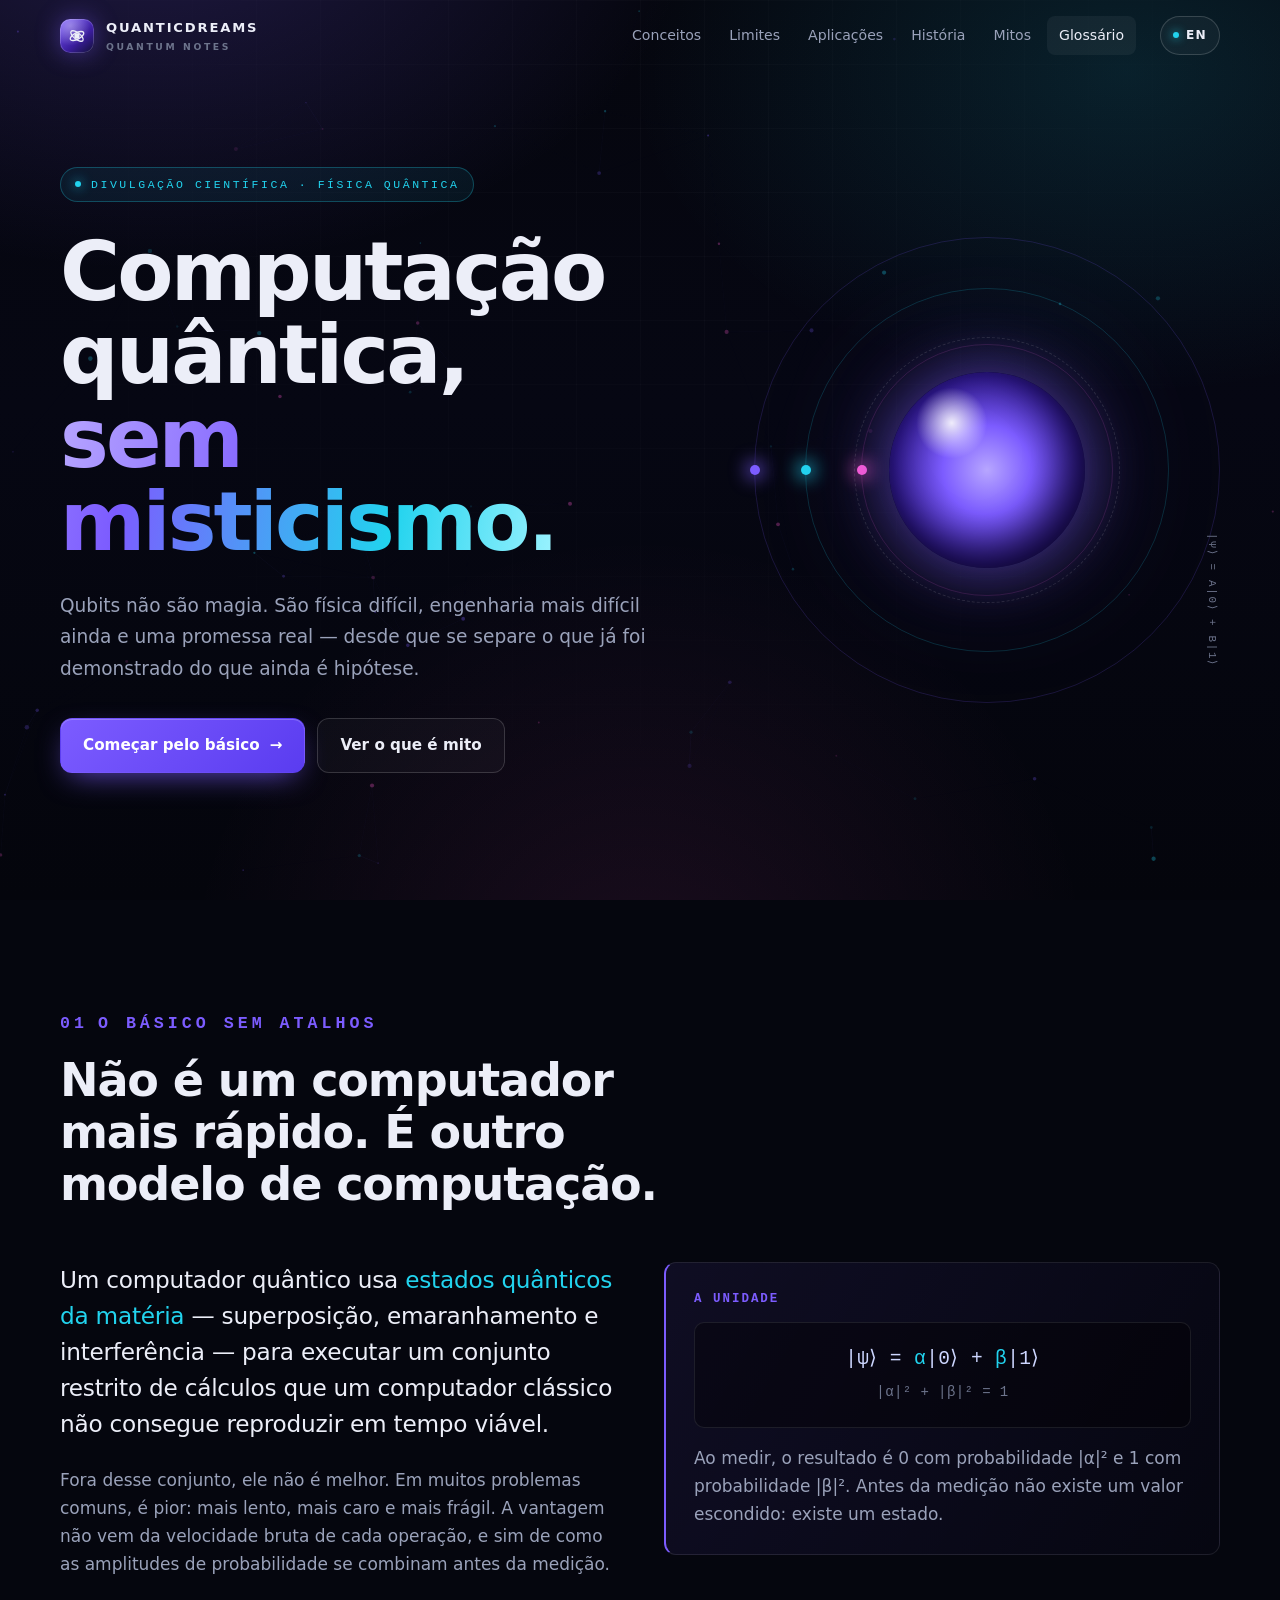
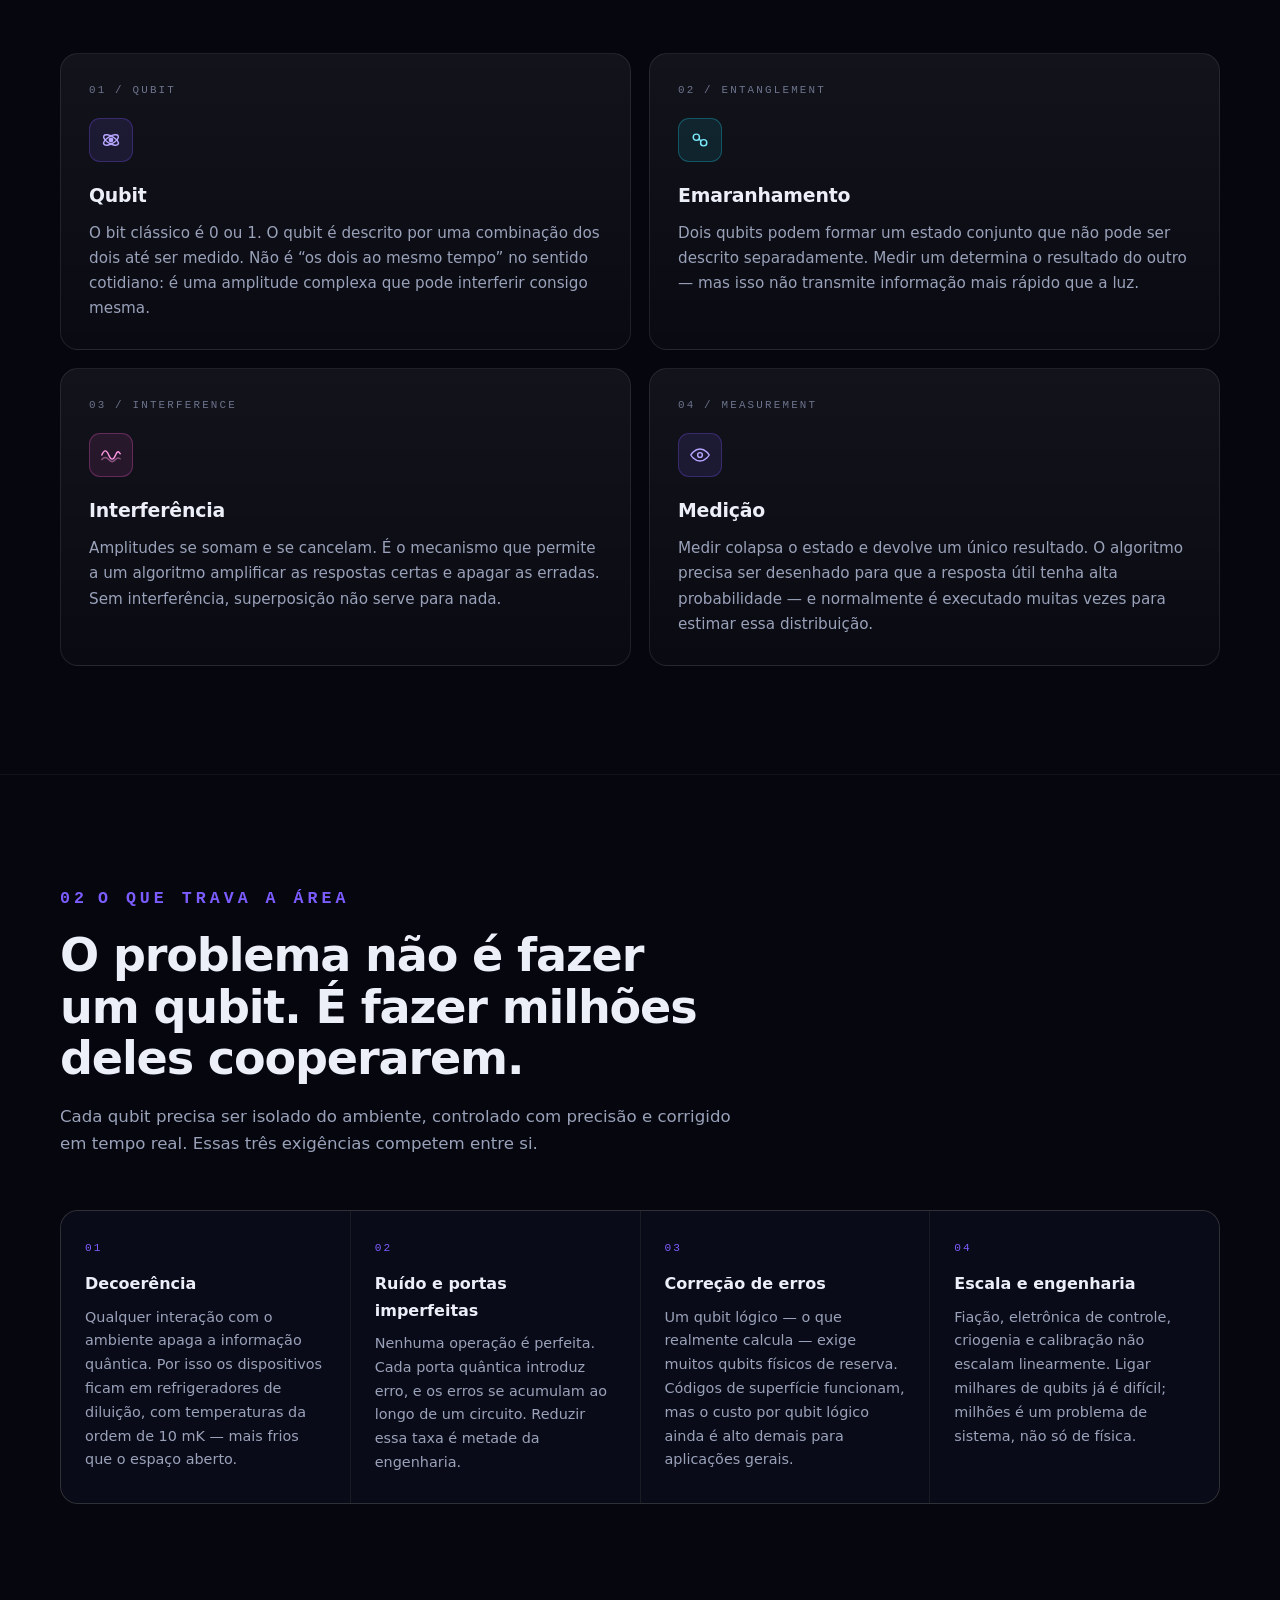
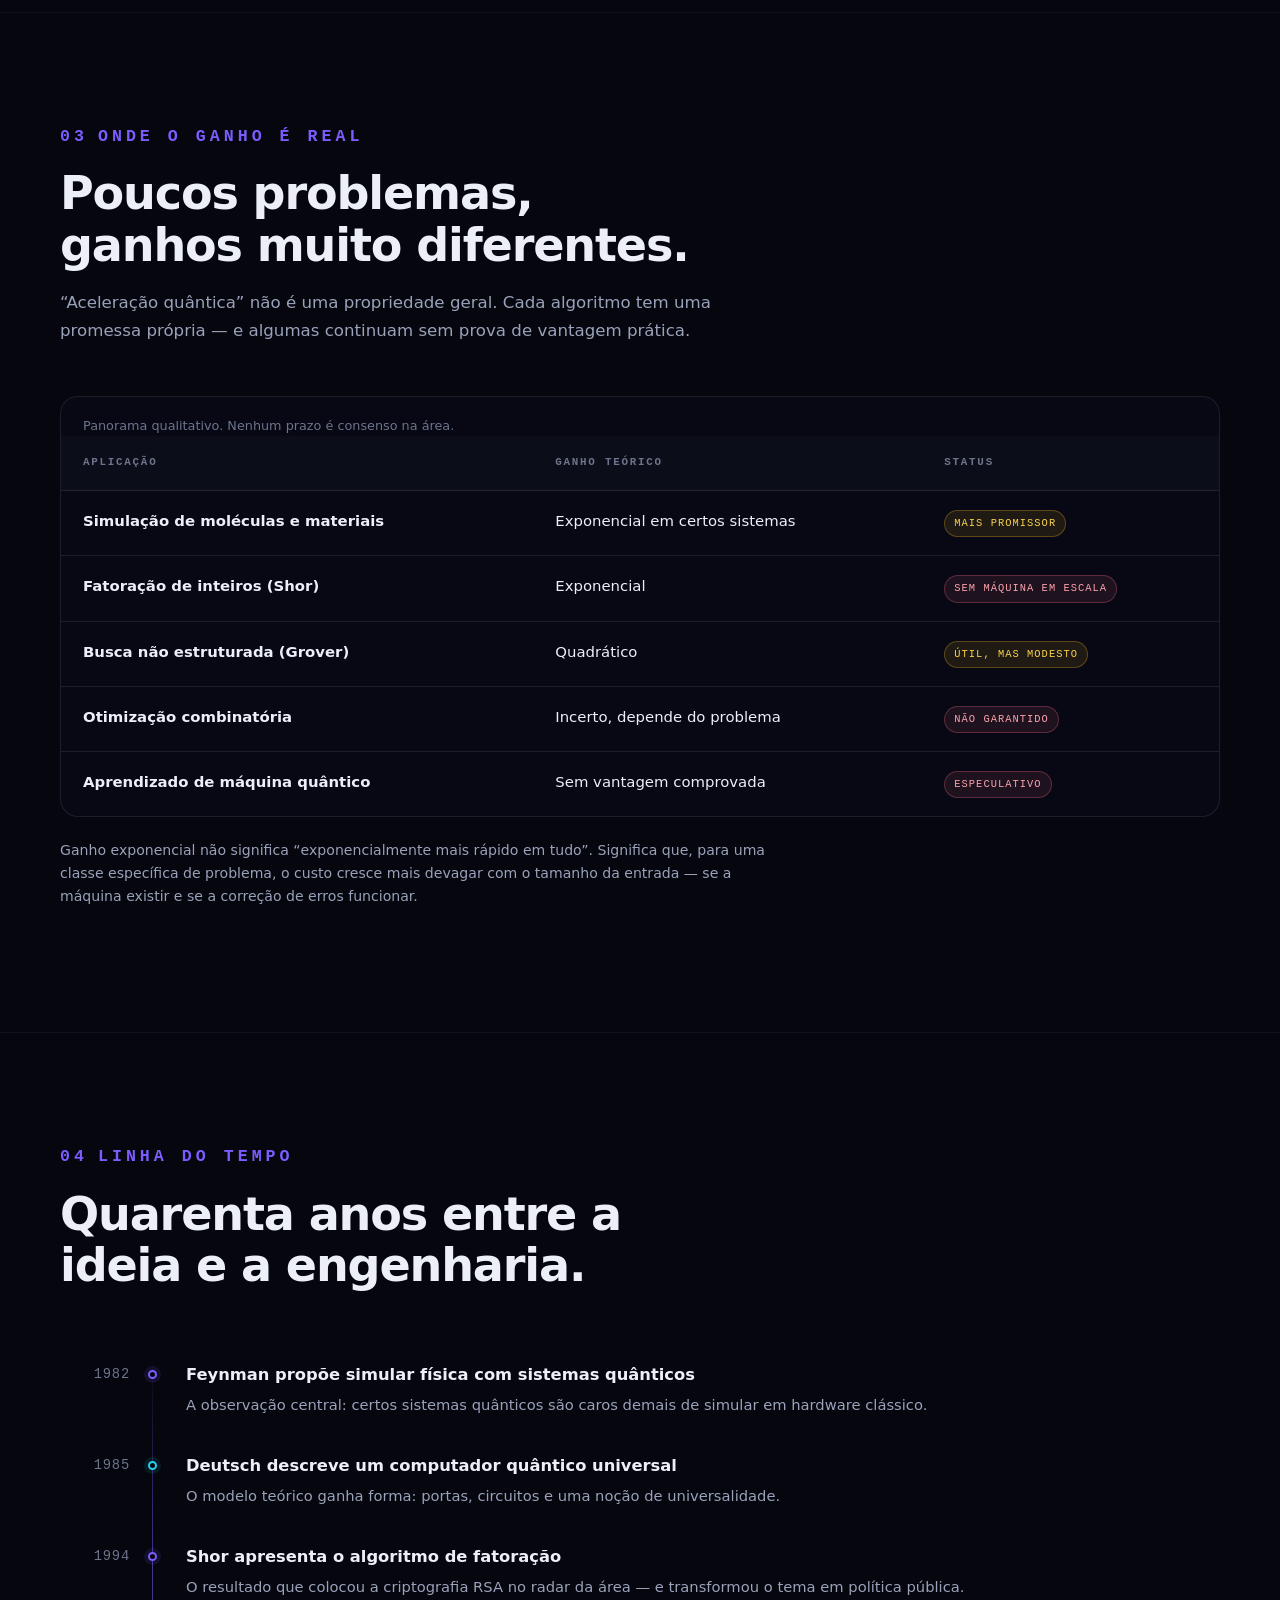
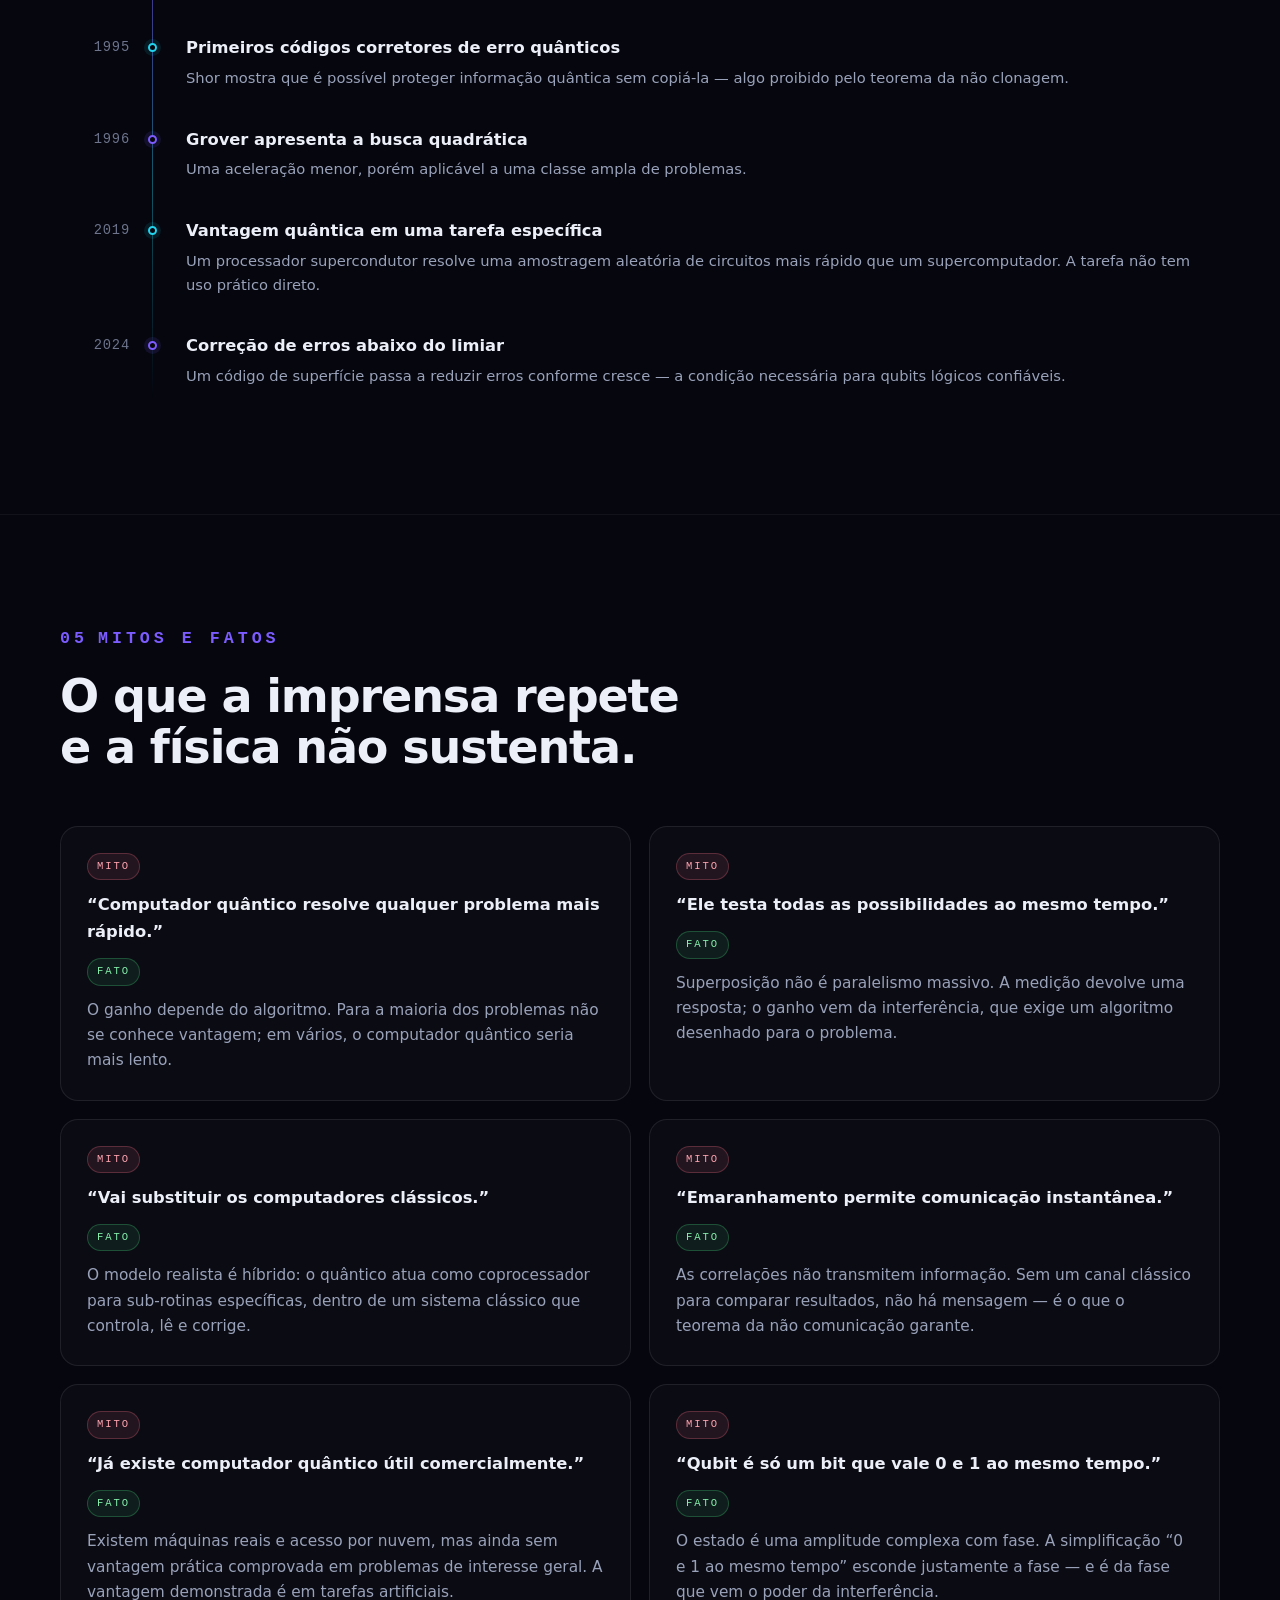
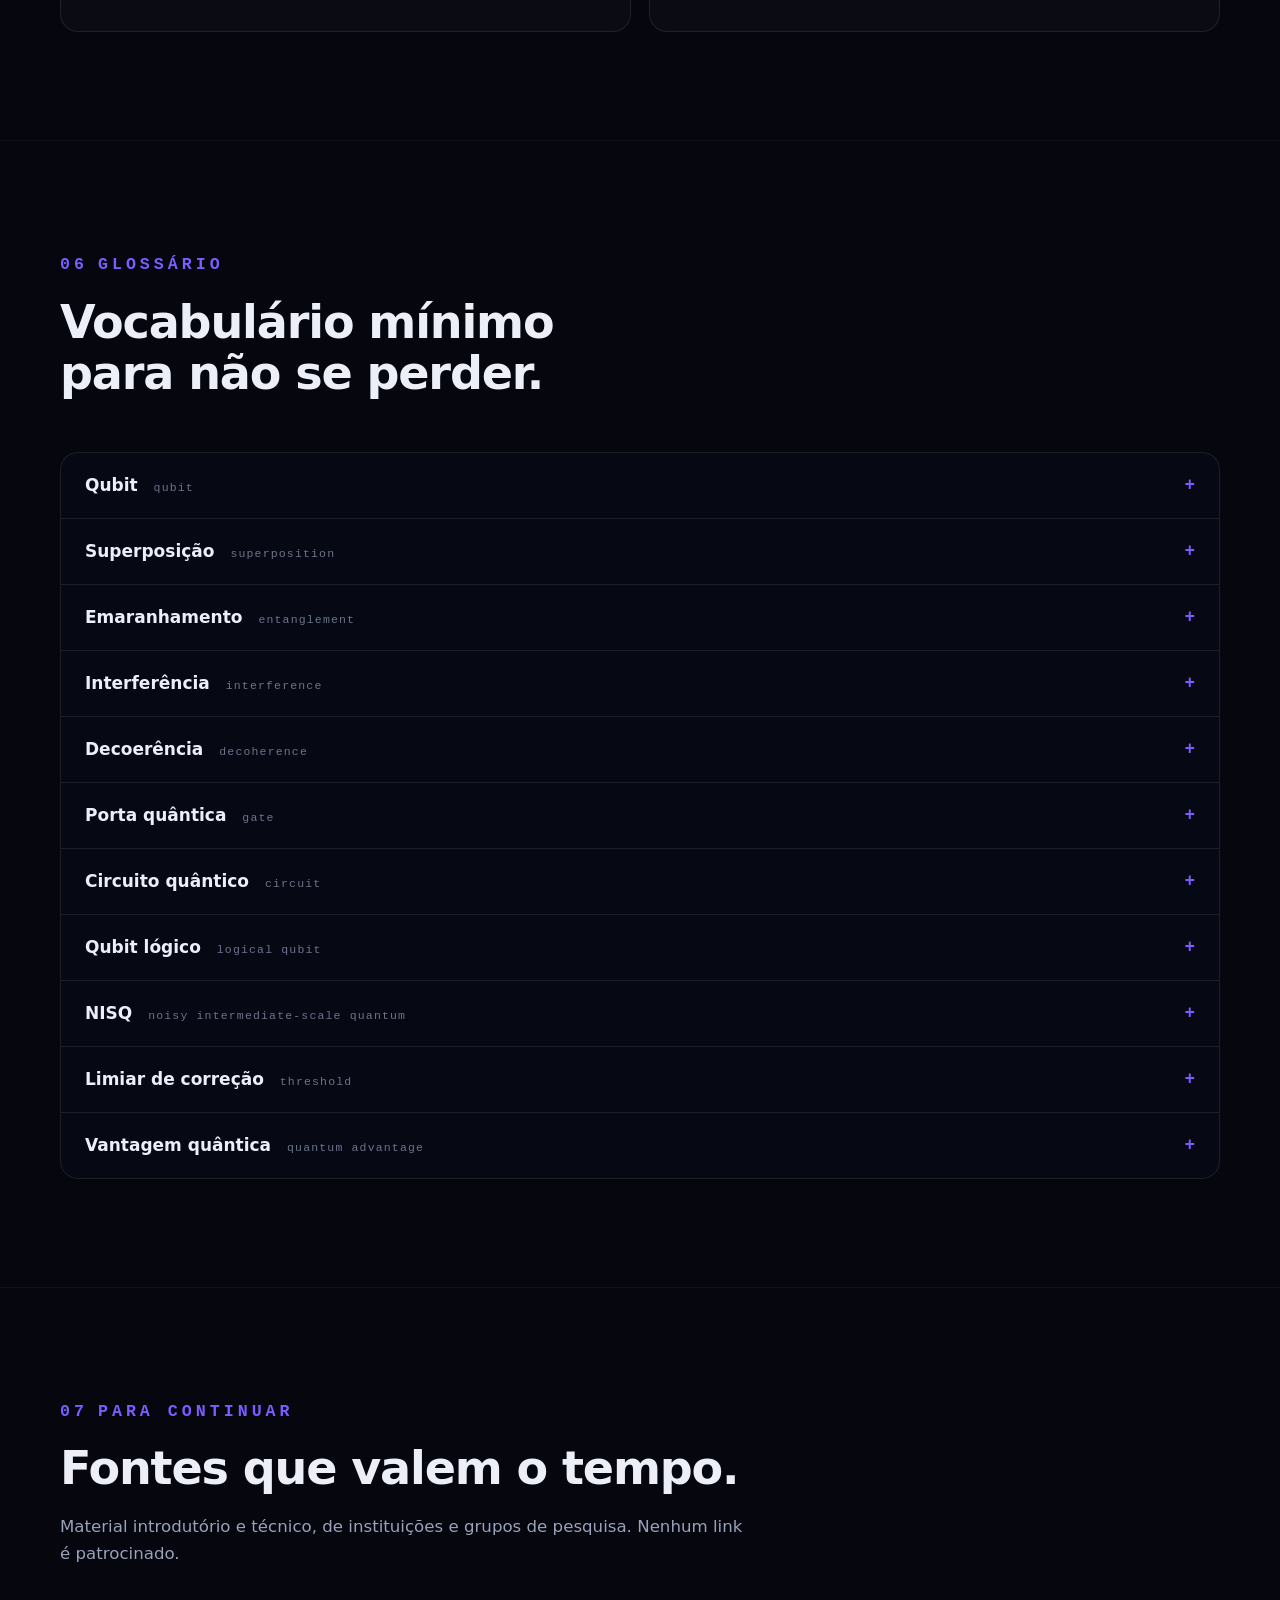
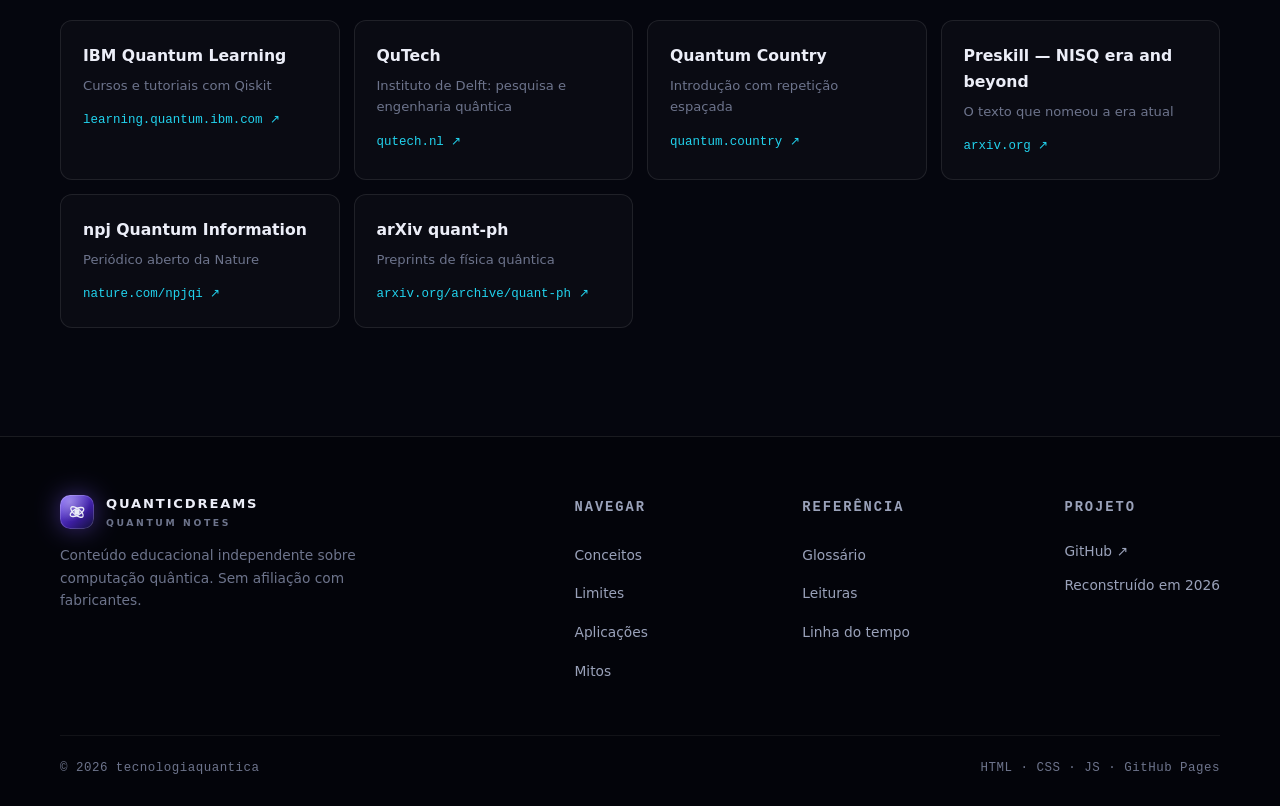
==== commit 90415a72: "Renomeia a marca para quanticdreams" ====
--- a/index.html
+++ b/index.html
@@ -1,9 +1,9 @@
 <!DOCTYPE html>
-<html lang="pt-BR" data-lang="pt" data-title-pt="Computação quântica, sem misticismo — babybaby" data-title-en="Quantum computing, without the mysticism — babybaby">
+<html lang="pt-BR" data-lang="pt" data-title-pt="Computação quântica, sem misticismo — quanticdreams" data-title-en="Quantum computing, without the mysticism — quanticdreams">
 <head>
   <meta charset="utf-8">
   <meta name="viewport" content="width=device-width, initial-scale=1">
-  <title>Computação quântica, sem misticismo — babybaby</title>
+  <title>Computação quântica, sem misticismo — quanticdreams</title>
   <meta name="description" content="Guia de divulgação científica sobre computação quântica: qubits, superposição, emaranhamento, limites reais e o que ainda é promessa.">
   <meta name="theme-color" content="#05060e">
   <meta name="color-scheme" content="dark">
@@ -27,7 +27,7 @@
 
   <header class="site-header" id="topo">
     <div class="header-inner">
-      <a class="brand" href="#inicio" aria-label="babybaby — início">
+      <a class="brand" href="#inicio" aria-label="quanticdreams — início">
         <span class="brand-mark" aria-hidden="true">
           <svg viewBox="0 0 24 24" fill="none" stroke="currentColor" stroke-width="1.6" stroke-linecap="round">
             <circle cx="12" cy="12" r="3.2" fill="currentColor" stroke="none"/>
@@ -35,7 +35,7 @@
             <ellipse cx="12" cy="12" rx="9" ry="3.8" transform="rotate(38 12 12)"/>
           </svg>
         </span>
-        <span>babybaby<small>quantum notes</small></span>
+        <span>quanticdreams<small>quantum notes</small></span>
       </a>
 
       <nav class="site-nav" id="nav" aria-label="Navegação principal">
@@ -573,7 +573,7 @@
                 <ellipse cx="12" cy="12" rx="9" ry="3.8" transform="rotate(38 12 12)"/>
               </svg>
             </span>
-            <span>babybaby<small>quantum notes</small></span>
+            <span>quanticdreams<small>quantum notes</small></span>
           </a>
           <p>
             <span class="lang-pt">Conteúdo educacional independente sobre computação quântica. Sem afiliação com fabricantes.</span>
--- a/assets/css/style.css
+++ b/assets/css/style.css
@@ -1,5 +1,5 @@
 /* =========================================================
-   babybaby — quantum computing, without the mysticism
+   quanticdreams — quantum computing, without the mysticism
    Pure CSS. No frameworks, no external requests.
    ========================================================= */
 
@@ -1302,7 +1302,8 @@
   }
 
   .brand {
-    font-size: 0.74rem;
+    font-size: 0.66rem;
+    letter-spacing: 0.08em;
     gap: 9px;
   }
 
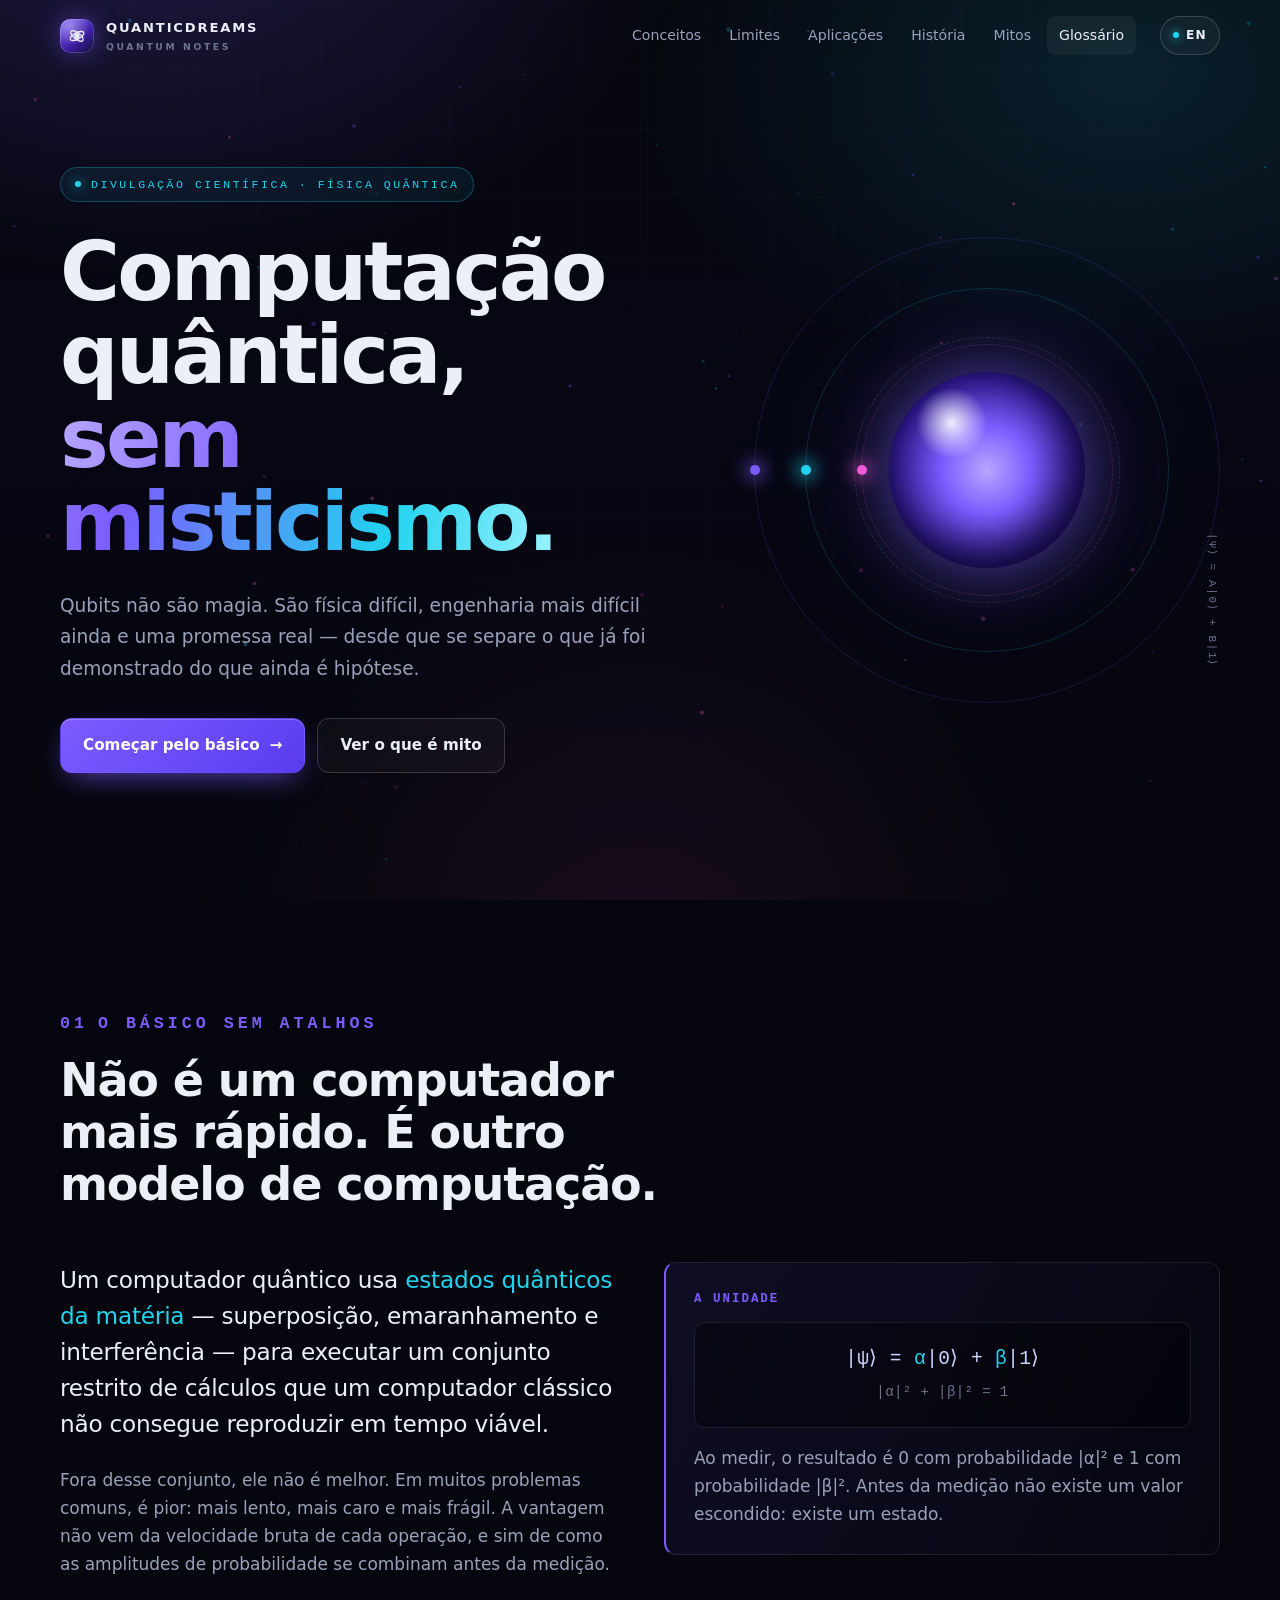
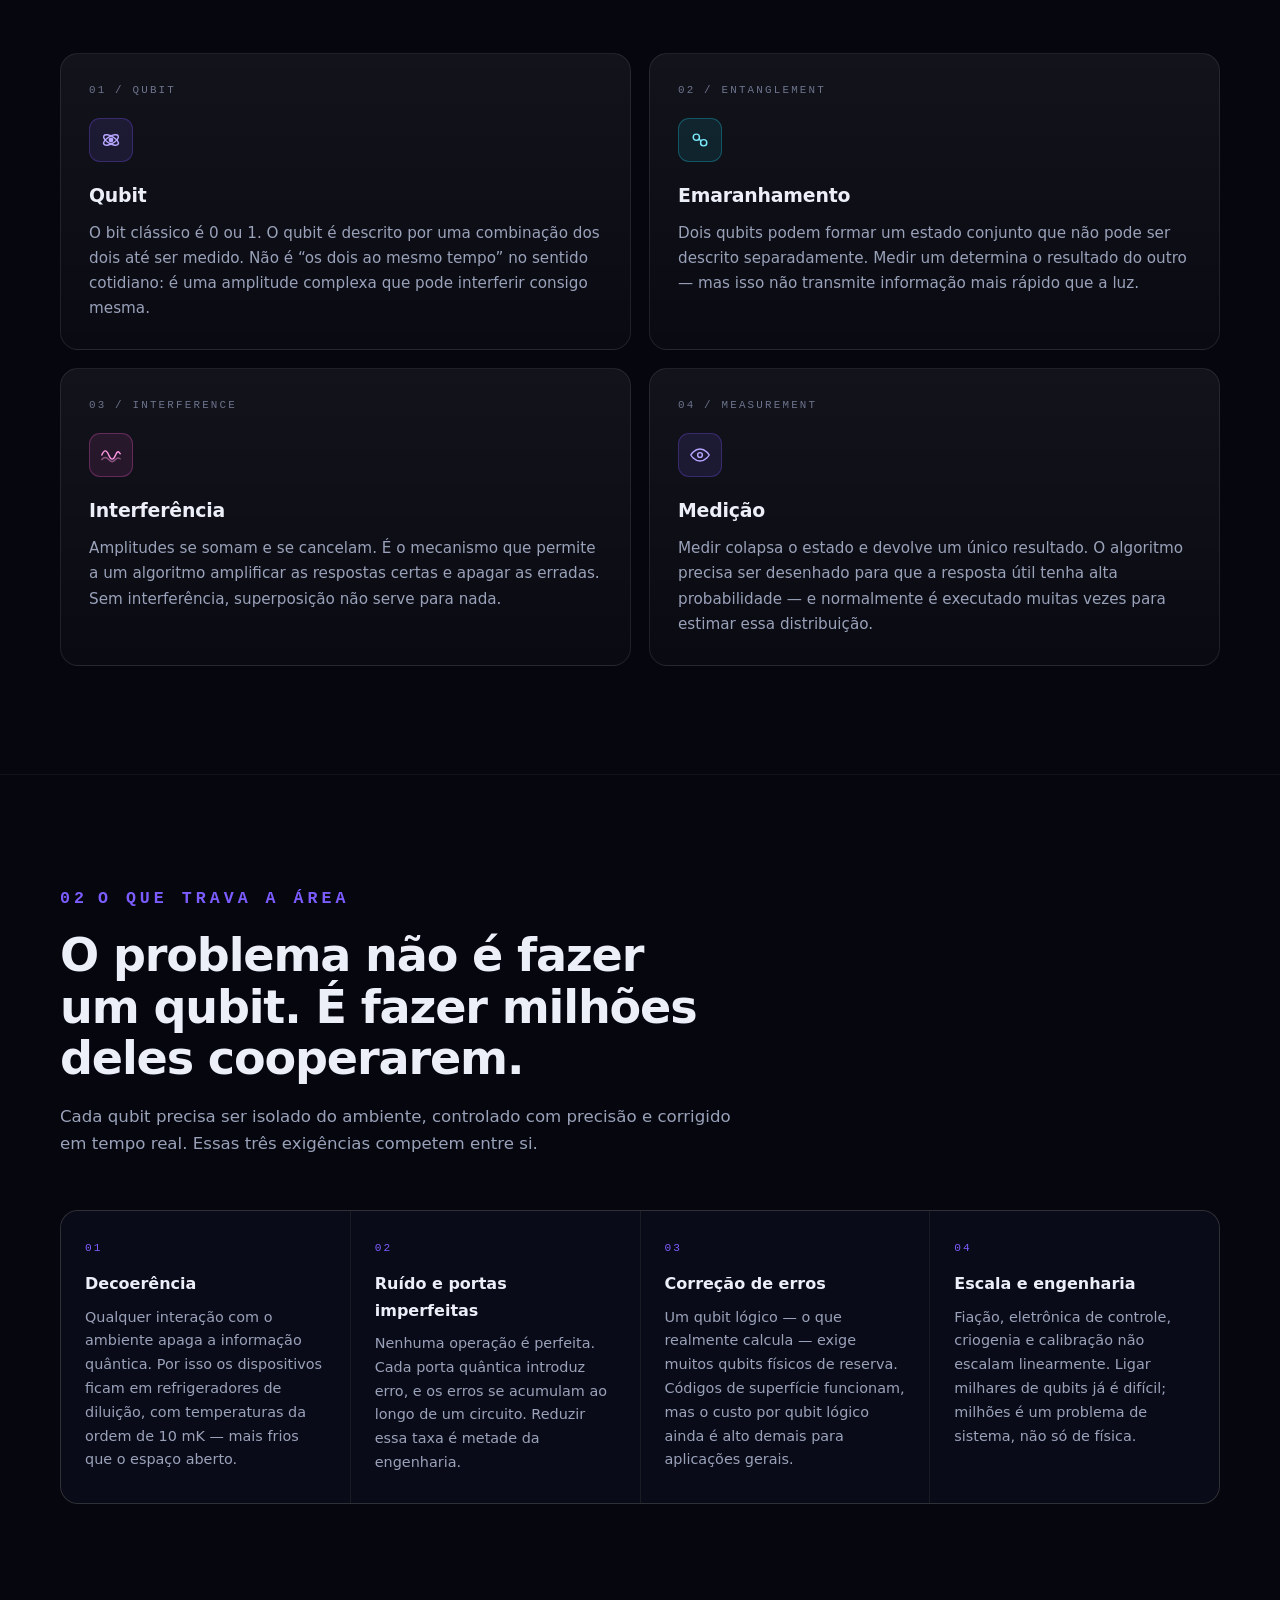
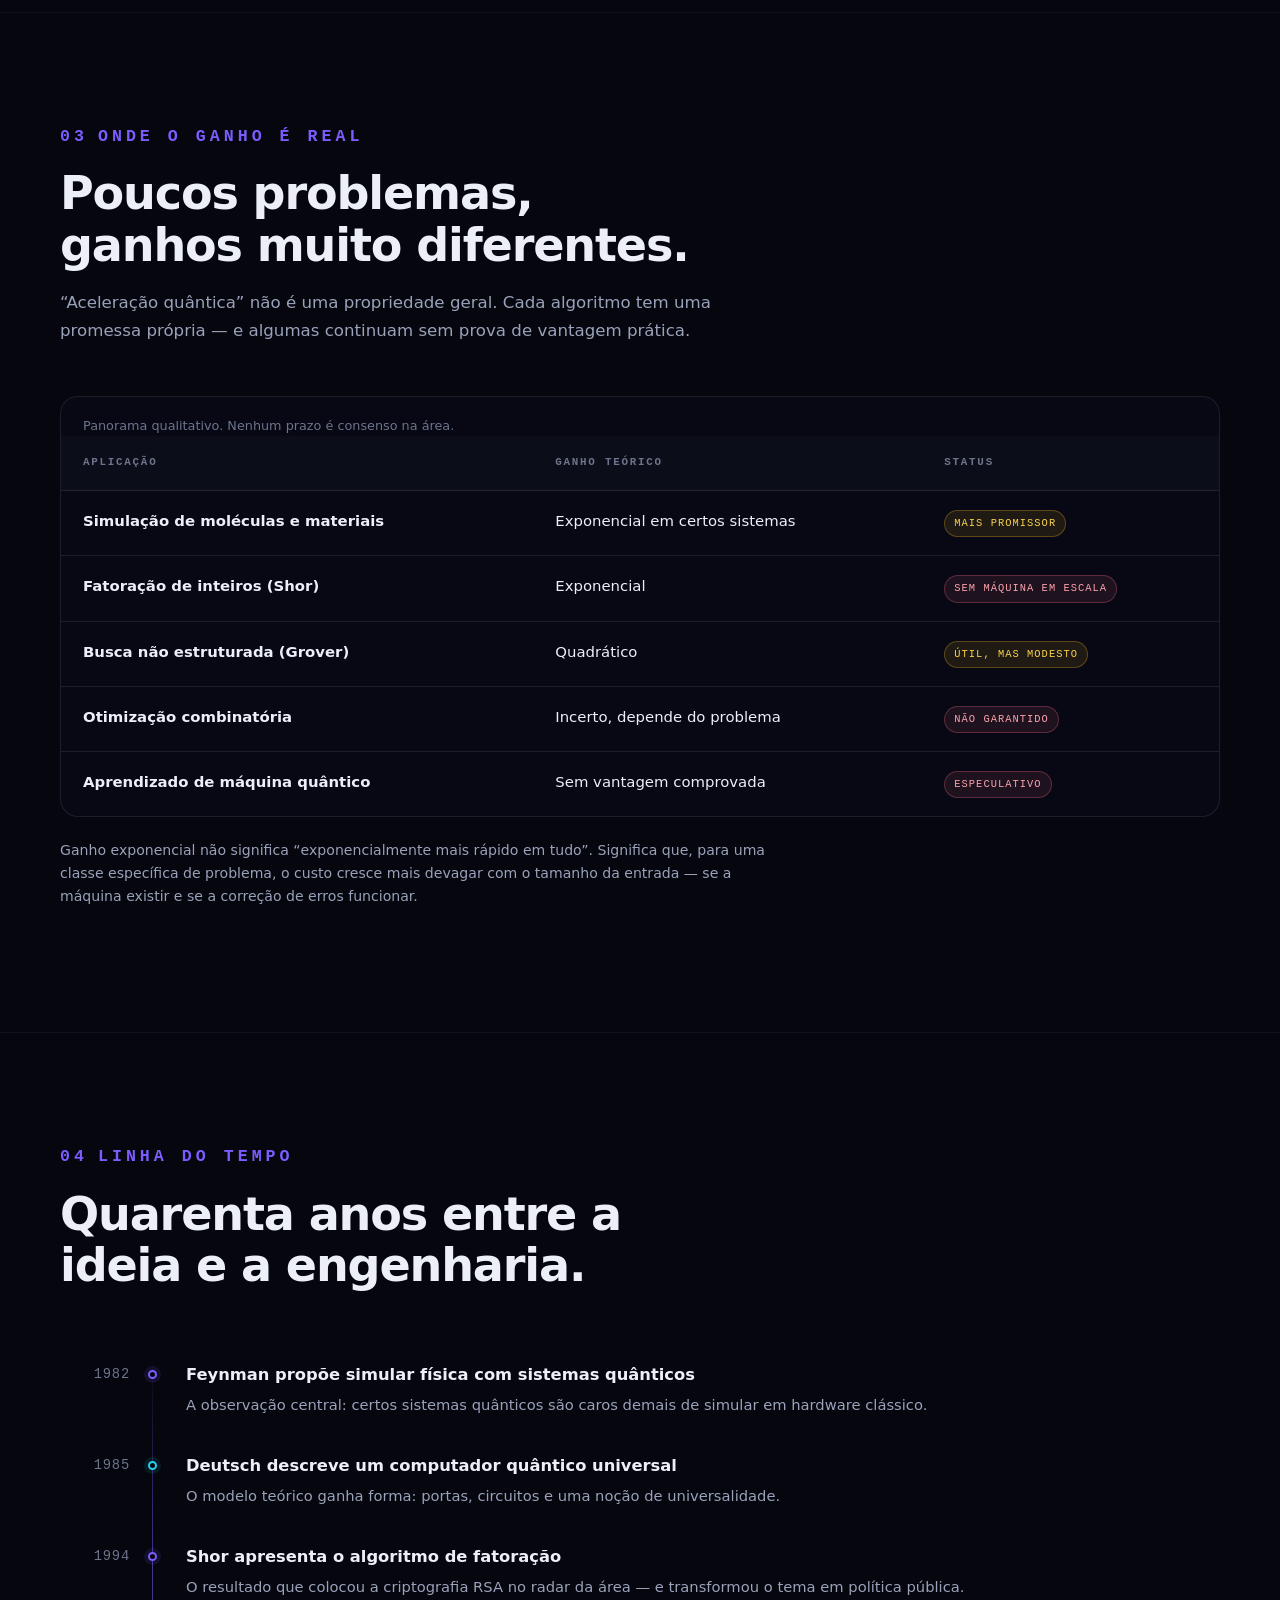
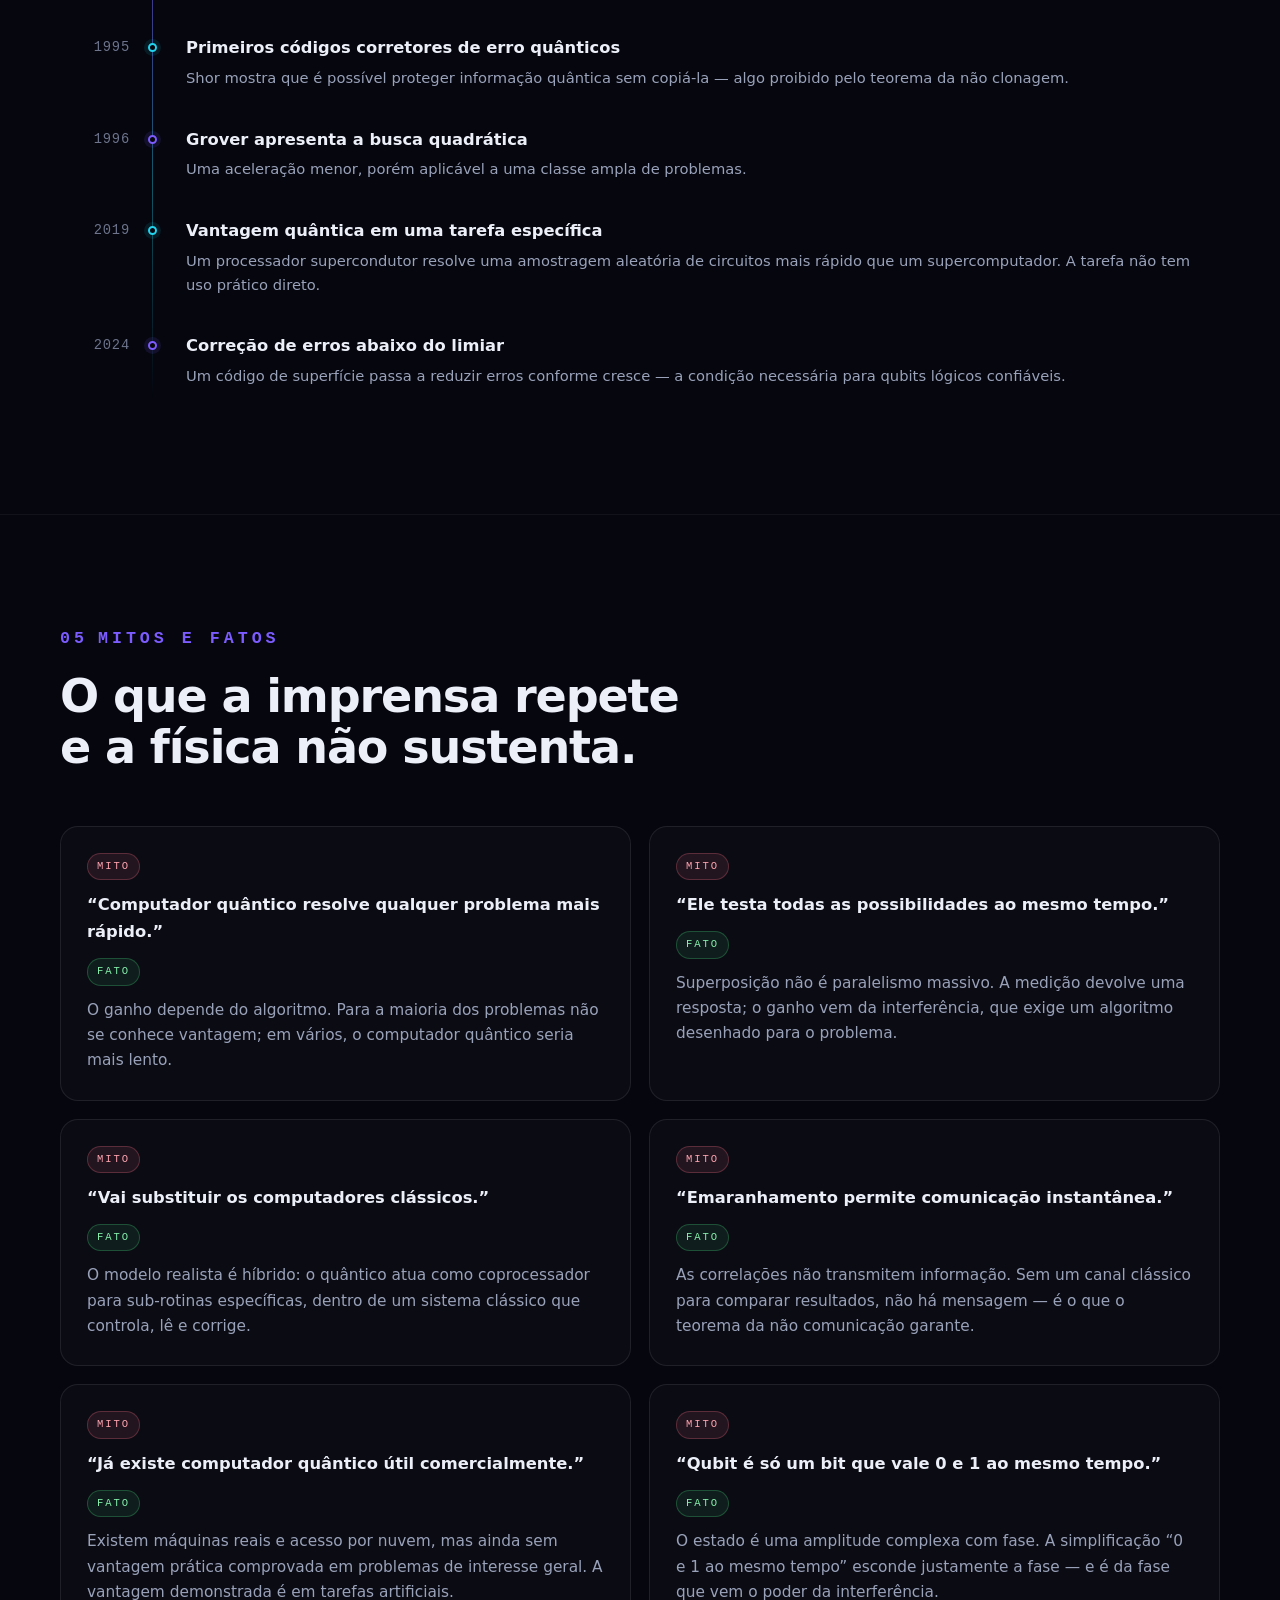
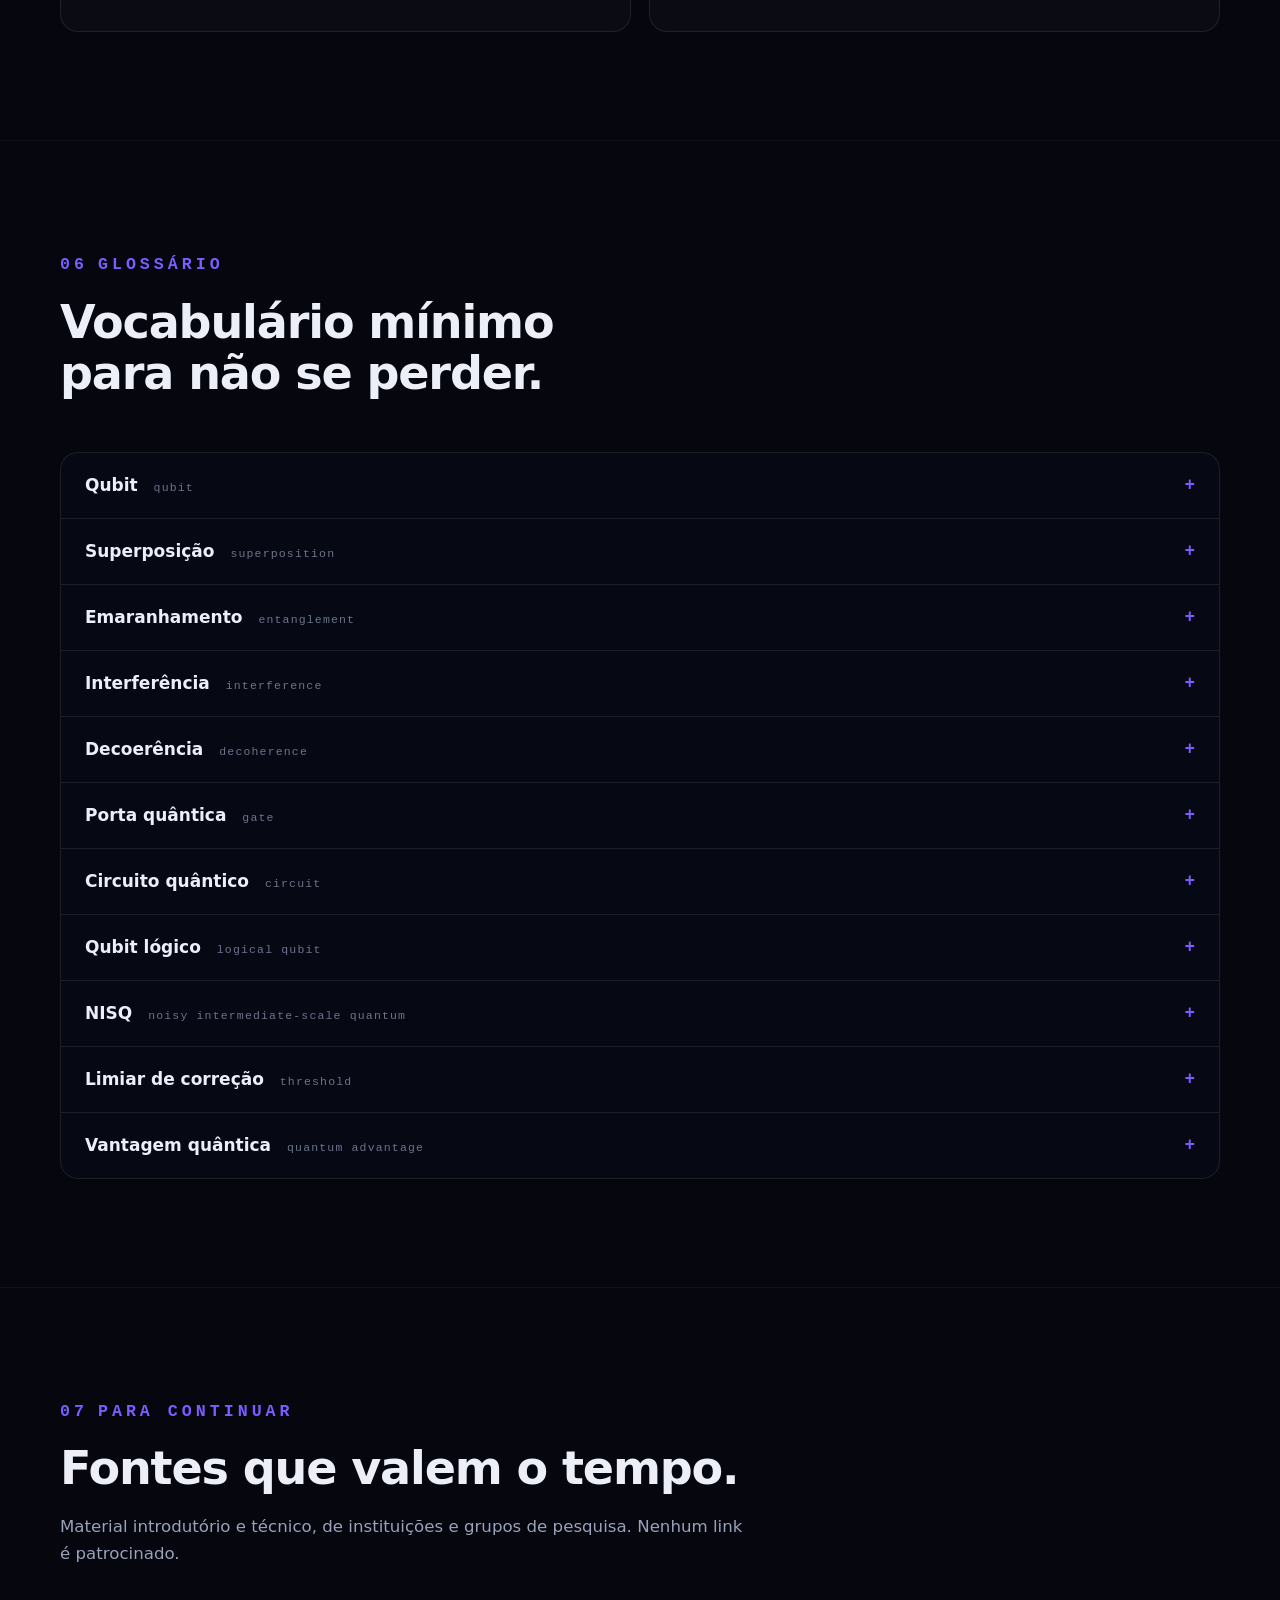
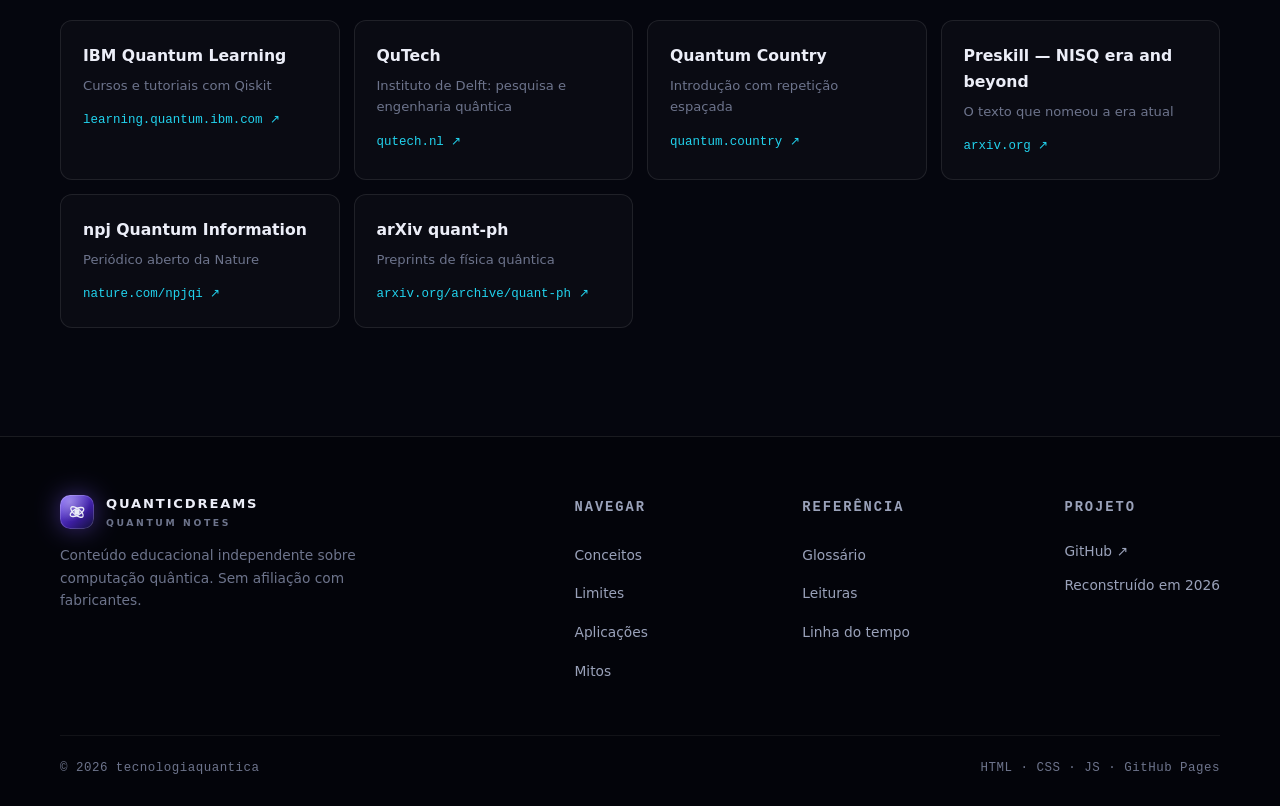
==== commit aeeaf205: "Aponta links e metadados para o repositorio QuanicDreams" ====
--- a/index.html
+++ b/index.html
@@ -7,7 +7,9 @@
   <meta name="description" content="Guia de divulgação científica sobre computação quântica: qubits, superposição, emaranhamento, limites reais e o que ainda é promessa.">
   <meta name="theme-color" content="#05060e">
   <meta name="color-scheme" content="dark">
+  <link rel="canonical" href="https://tecnologiaquantica.github.io/QuanicDreams/">
   <meta property="og:type" content="website">
+  <meta property="og:url" content="https://tecnologiaquantica.github.io/QuanicDreams/">
   <meta property="og:title" content="Computação quântica, sem misticismo">
   <meta property="og:description" content="O que é real, o que é promessa e por que qubits não são magia.">
   <meta property="og:locale" content="pt_BR">
@@ -598,7 +600,7 @@
 
         <div class="footer-col">
           <h4><span class="lang-pt">Projeto</span><span class="lang-en">Project</span></h4>
-          <a href="https://github.com/tecnologiaquantica/babybaby" target="_blank" rel="noopener noreferrer">GitHub ↗</a>
+          <a href="https://github.com/tecnologiaquantica/QuanicDreams" target="_blank" rel="noopener noreferrer">GitHub ↗</a>
           <span><span class="lang-pt">Reconstruído em 2026</span><span class="lang-en">Rebuilt in 2026</span></span>
         </div>
       </div>
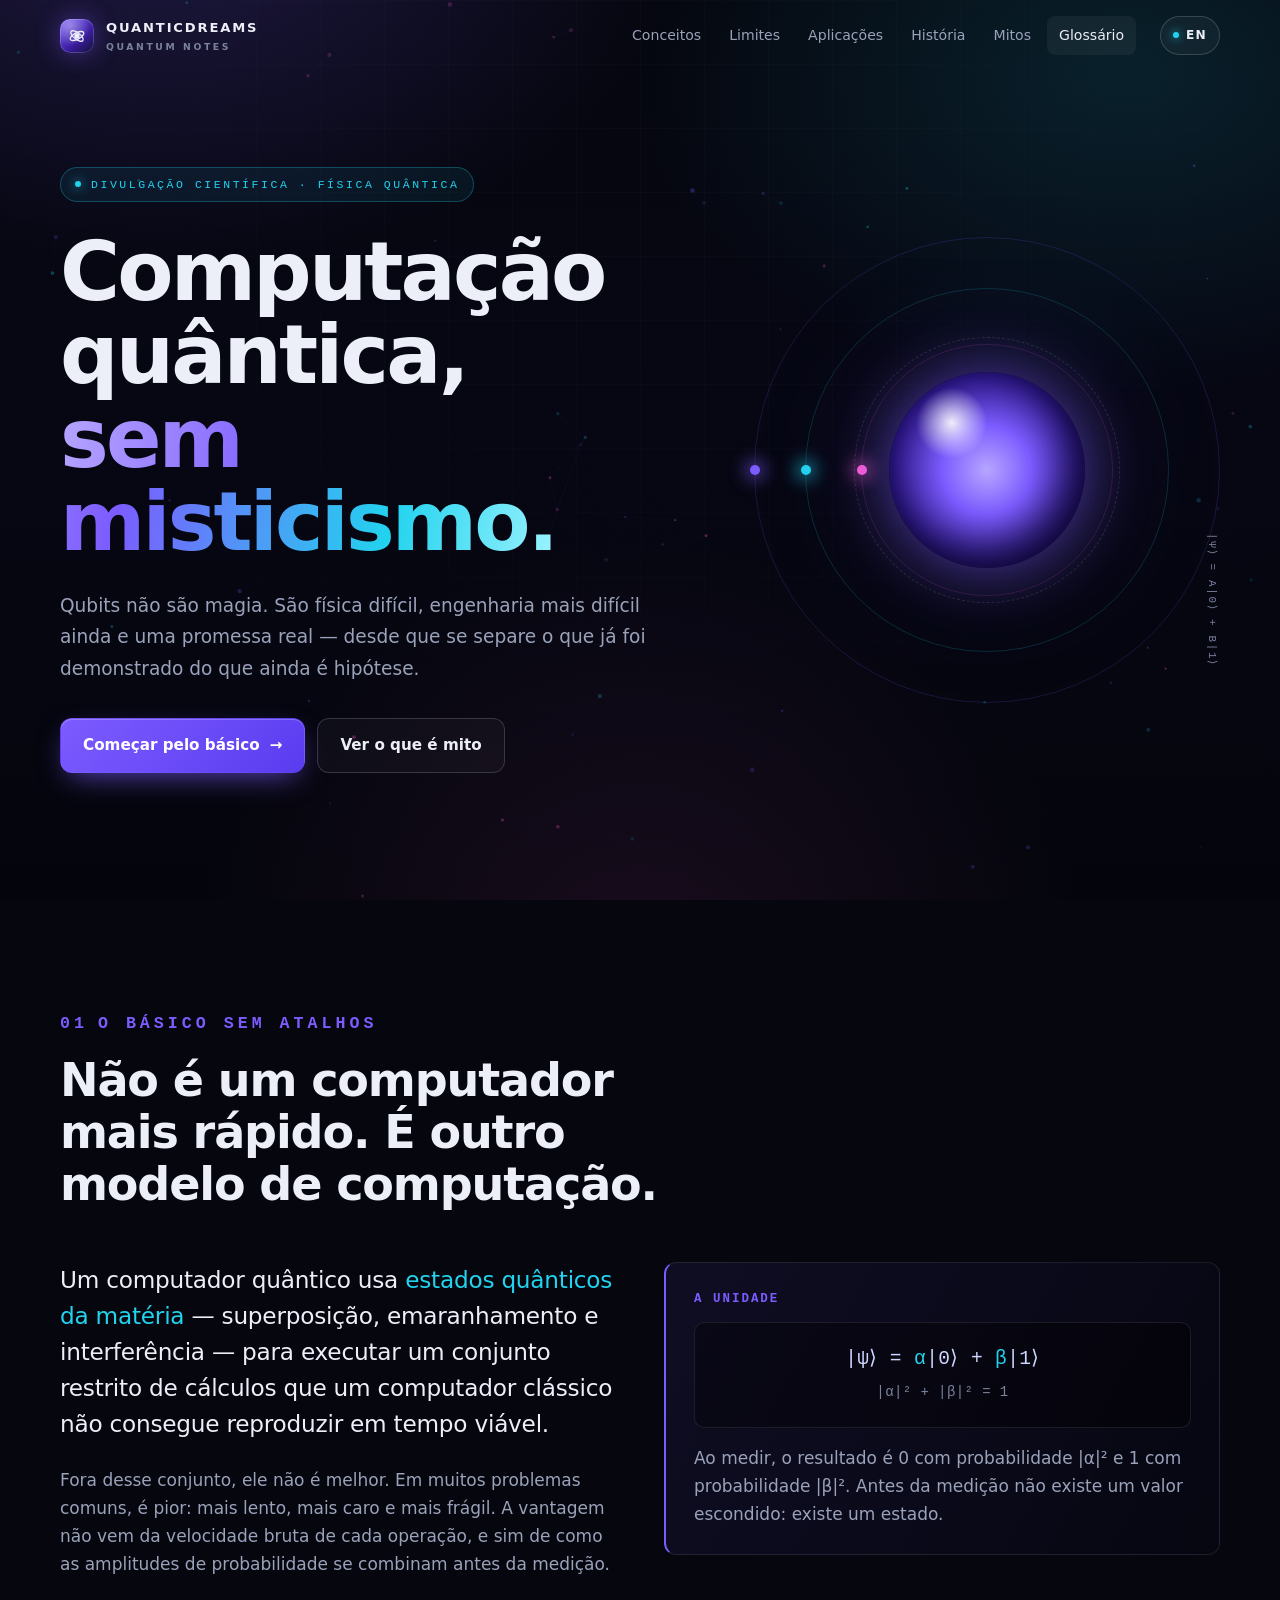
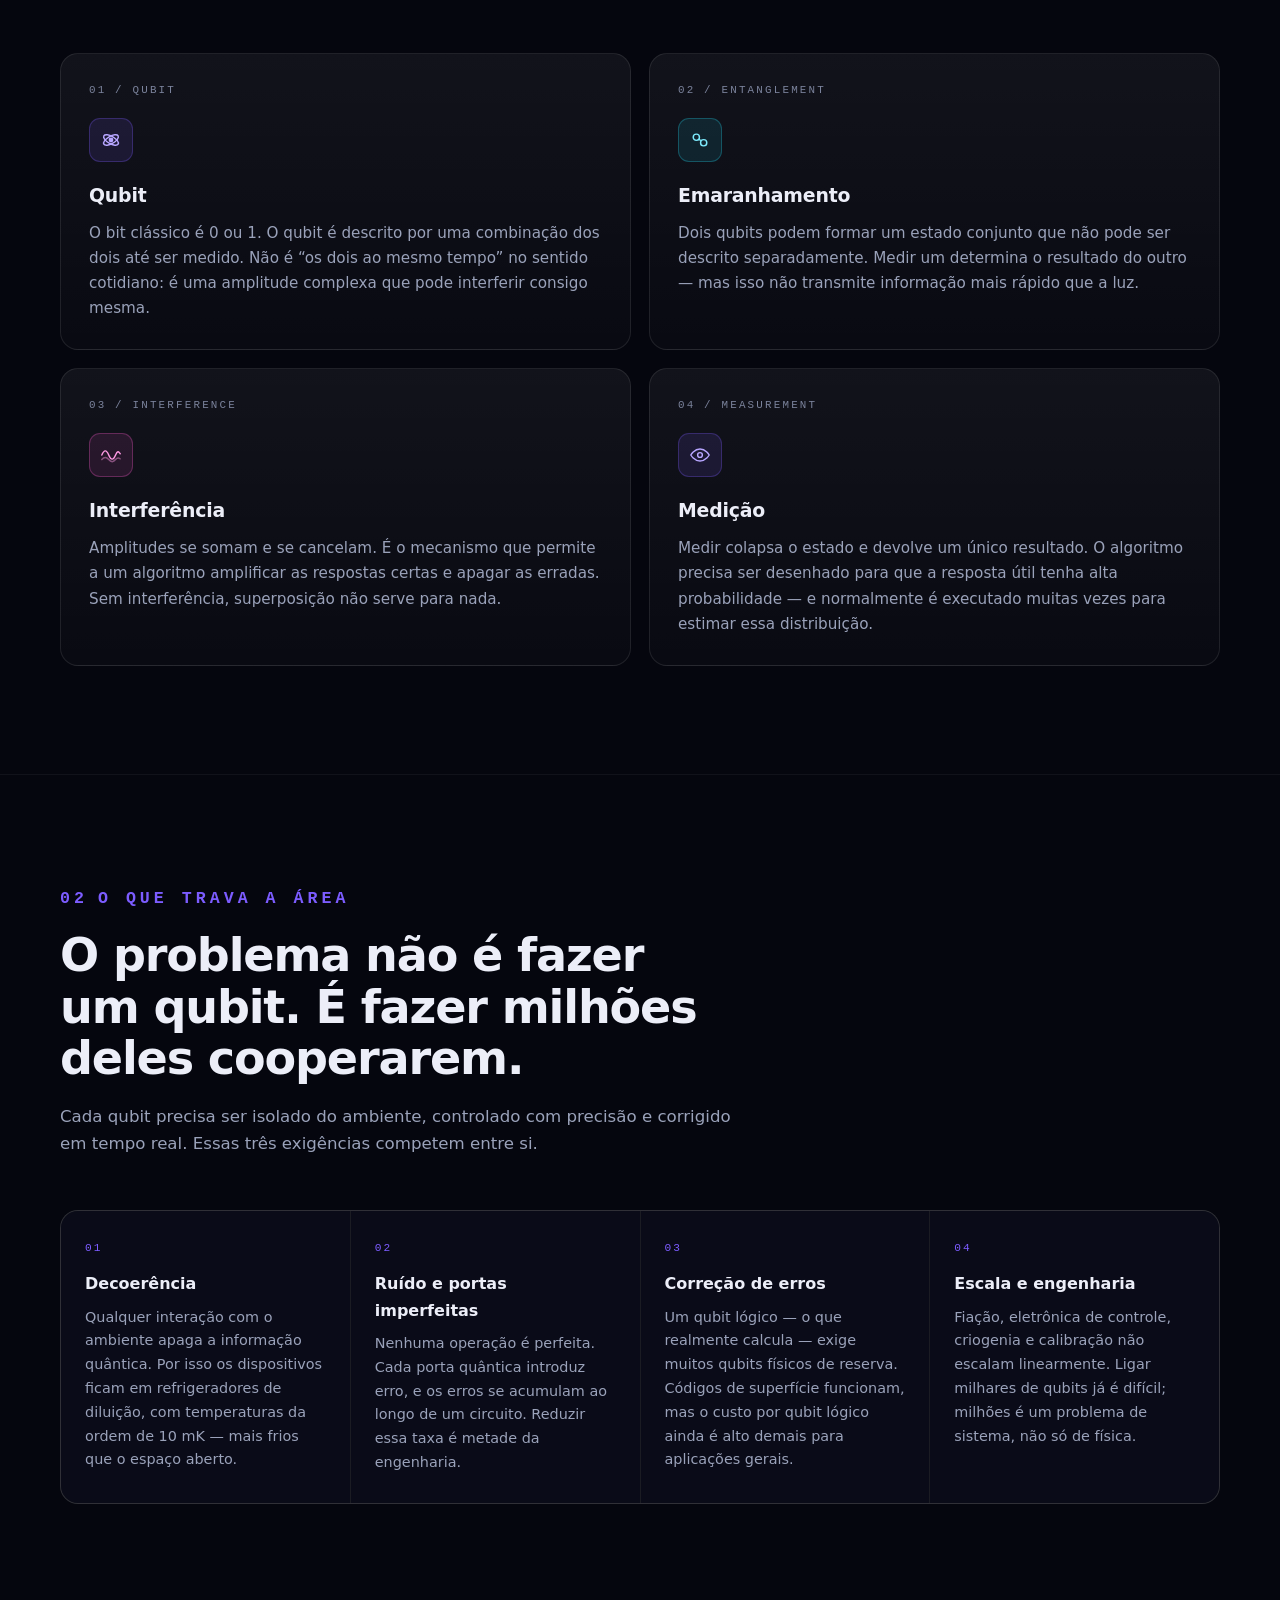
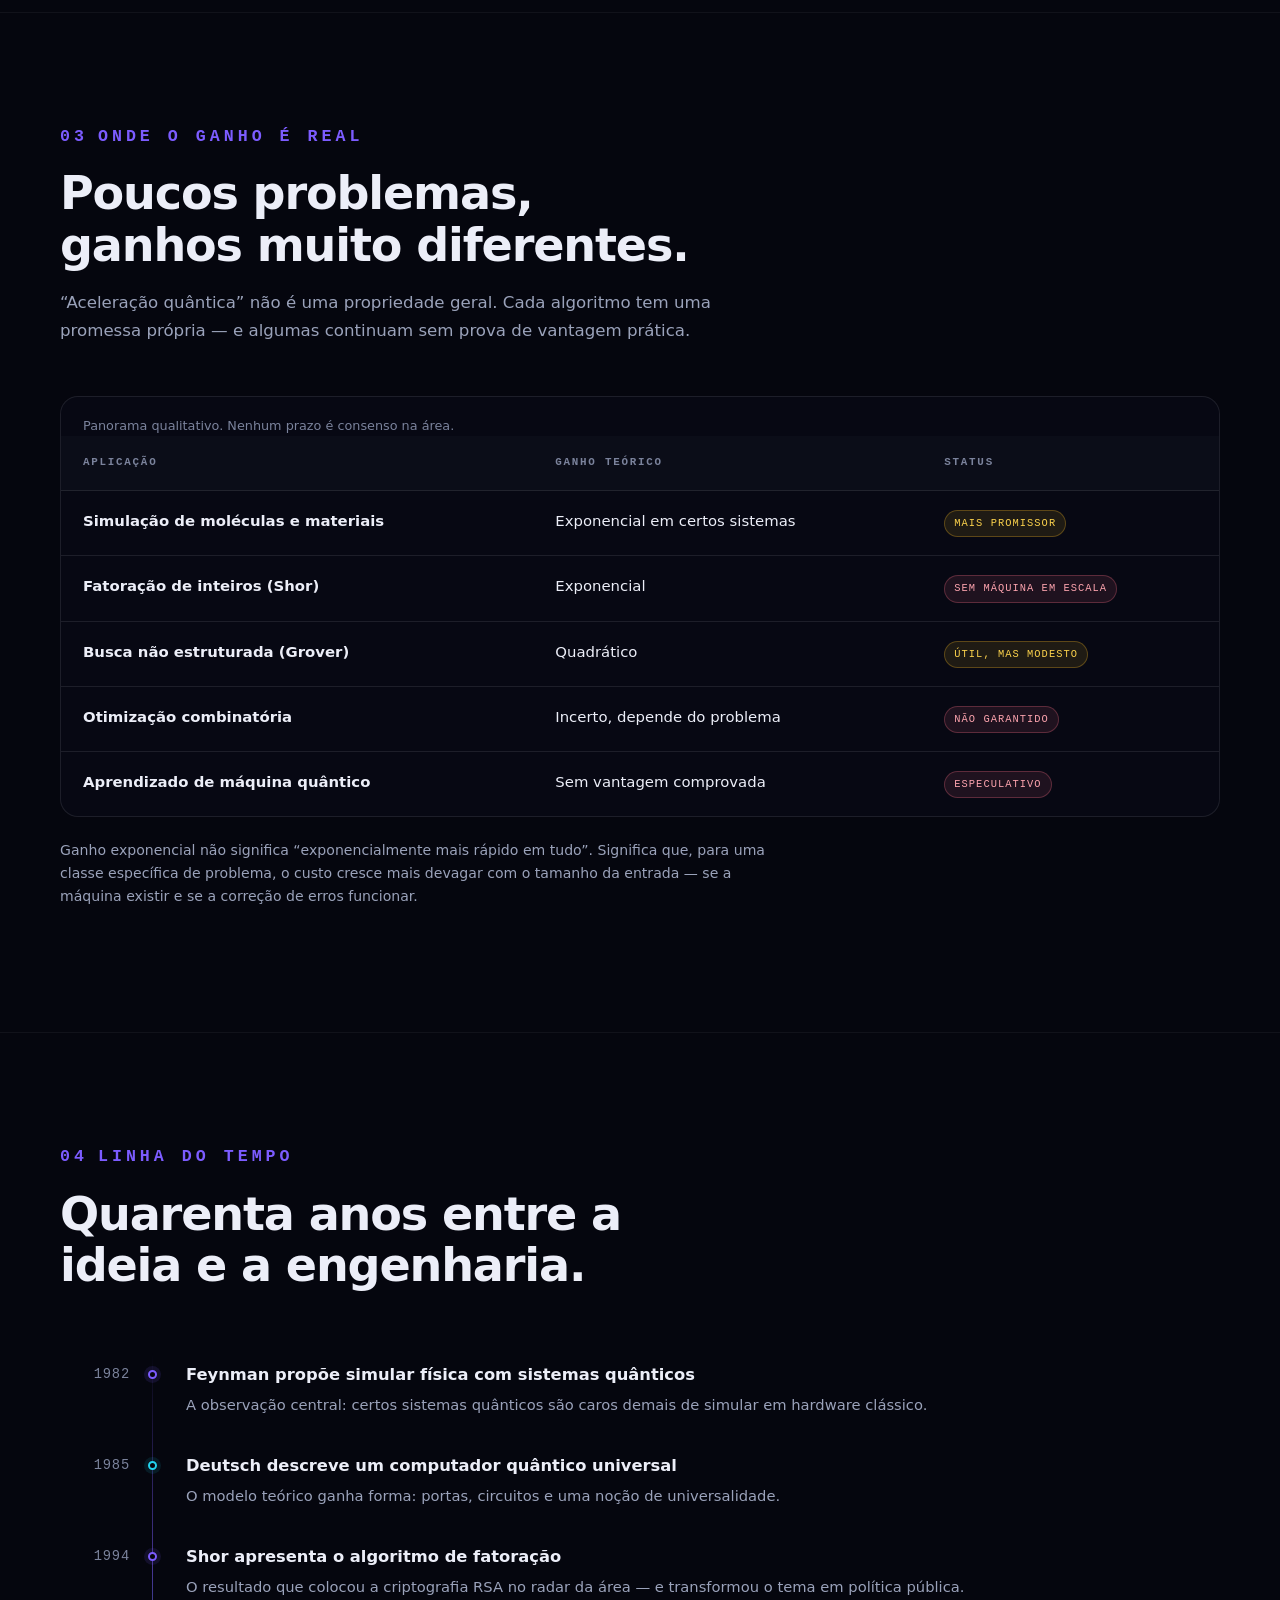
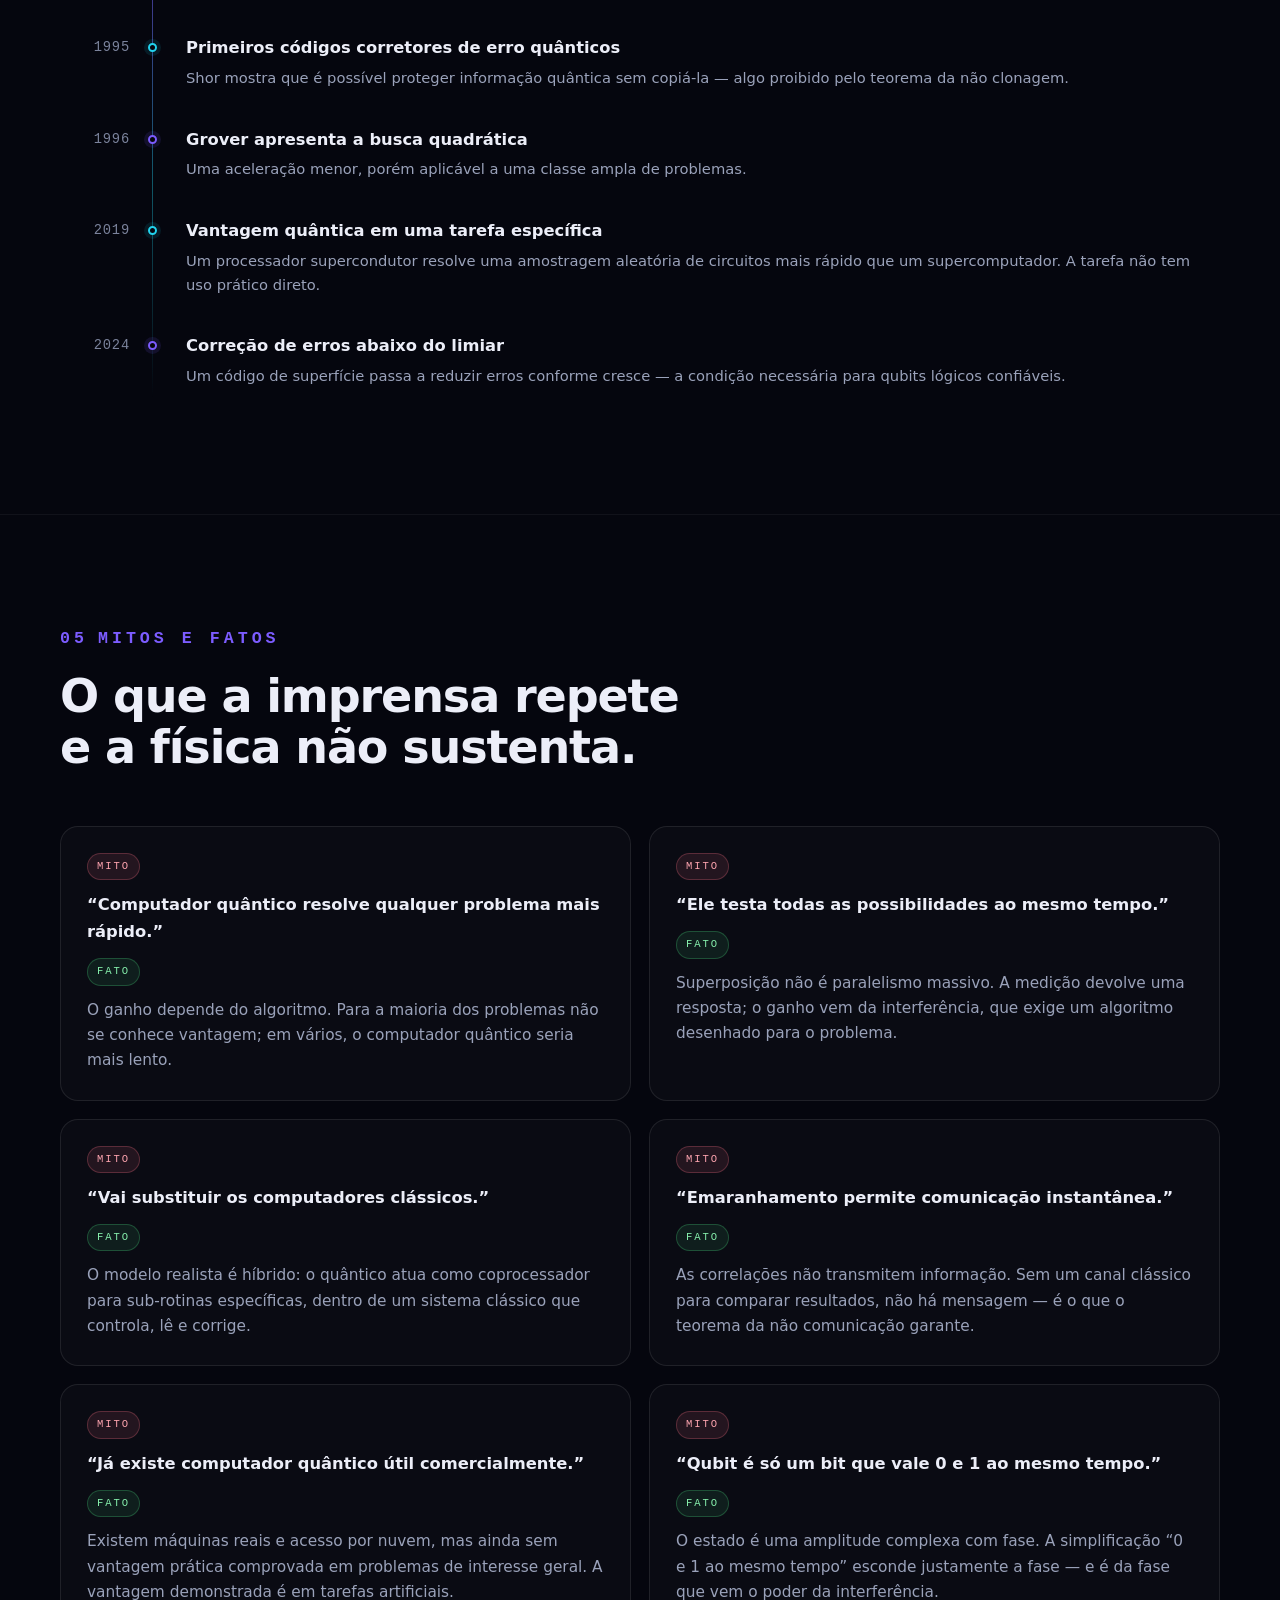
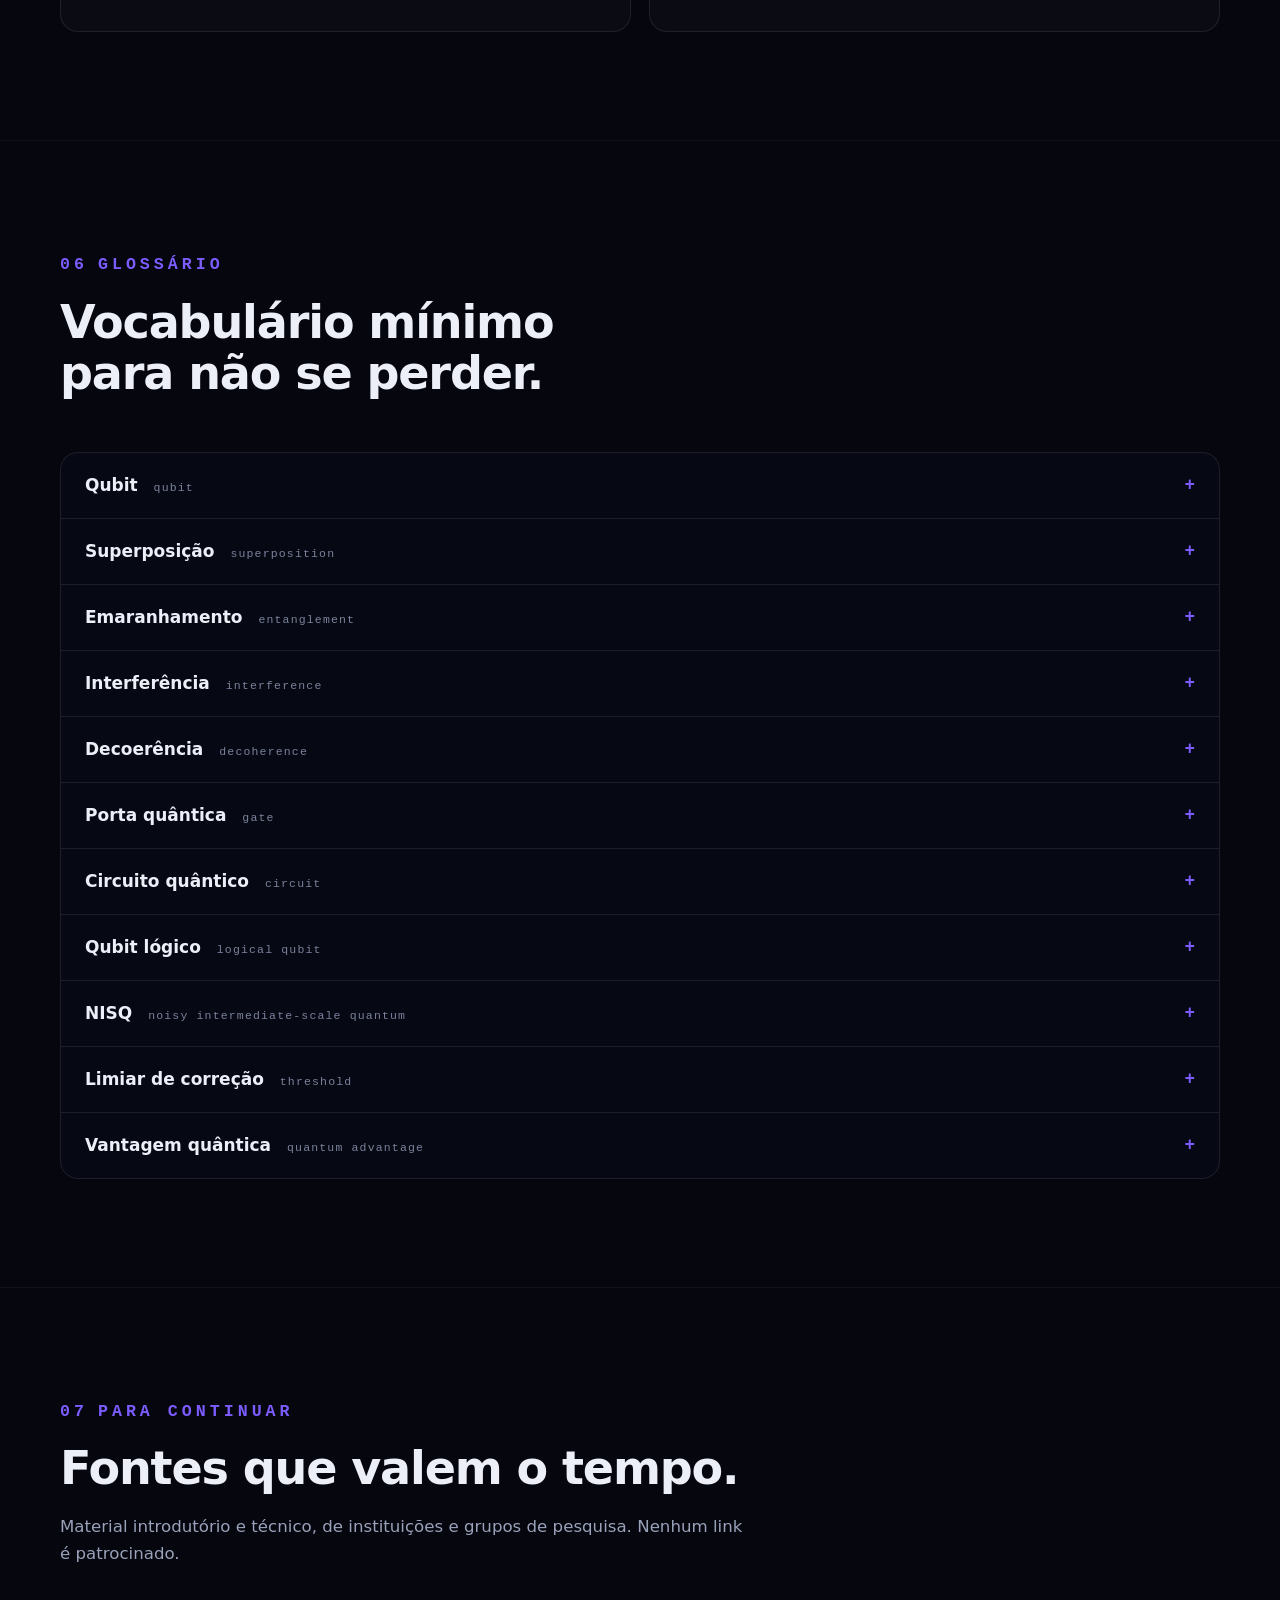
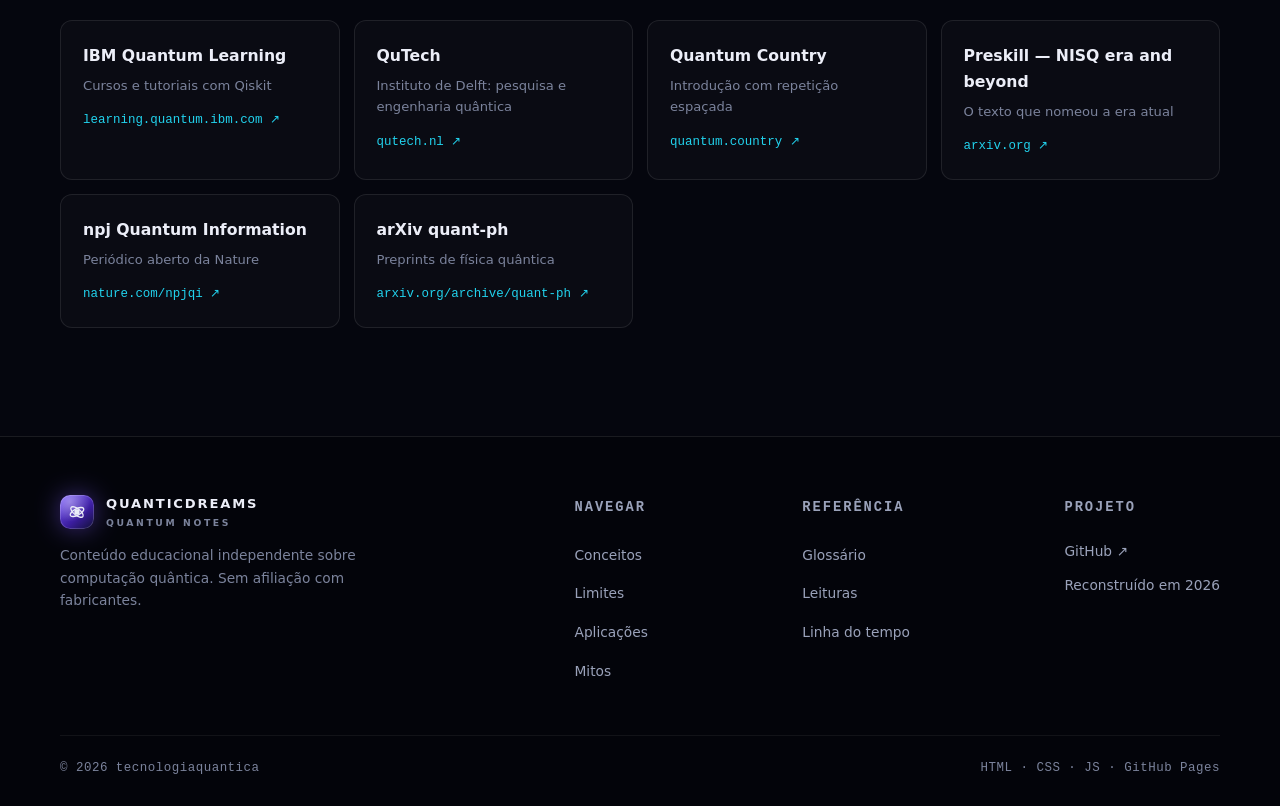
==== commit 7169b05b: "Corrige fallback sem JS, foco do menu, contraste e metadados sociais" ====
--- a/index.html
+++ b/index.html
@@ -3,6 +3,7 @@
 <head>
   <meta charset="utf-8">
   <meta name="viewport" content="width=device-width, initial-scale=1">
+  <script>document.documentElement.classList.add("js");</script>
   <title>Computação quântica, sem misticismo — quanticdreams</title>
   <meta name="description" content="Guia de divulgação científica sobre computação quântica: qubits, superposição, emaranhamento, limites reais e o que ainda é promessa.">
   <meta name="theme-color" content="#05060e">
@@ -12,6 +13,14 @@
   <meta property="og:url" content="https://tecnologiaquantica.github.io/QuanicDreams/">
   <meta property="og:title" content="Computação quântica, sem misticismo">
   <meta property="og:description" content="O que é real, o que é promessa e por que qubits não são magia.">
+  <meta property="og:image" content="https://tecnologiaquantica.github.io/QuanicDreams/assets/img/og.png">
+  <meta property="og:image:width" content="1200">
+  <meta property="og:image:height" content="630">
+  <meta property="og:image:alt" content="quanticdreams — computação quântica, sem misticismo">
+  <meta name="twitter:card" content="summary_large_image">
+  <meta name="twitter:title" content="Computação quântica, sem misticismo">
+  <meta name="twitter:description" content="O que é real, o que é promessa e por que qubits não são magia.">
+  <meta name="twitter:image" content="https://tecnologiaquantica.github.io/QuanicDreams/assets/img/og.png">
   <meta property="og:locale" content="pt_BR">
   <meta property="og:locale:alternate" content="en_US">
   <link rel="icon" href="data:image/svg+xml,%3Csvg xmlns='http://www.w3.org/2000/svg' viewBox='0 0 64 64'%3E%3Cdefs%3E%3ClinearGradient id='g' x1='0' y1='0' x2='1' y2='1'%3E%3Cstop offset='0' stop-color='%237c5cff'/%3E%3Cstop offset='1' stop-color='%2322d3ee'/%3E%3C/linearGradient%3E%3C/defs%3E%3Crect width='64' height='64' rx='16' fill='%2305060e'/%3E%3Ccircle cx='32' cy='32' r='8' fill='url(%23g)'/%3E%3Cellipse cx='32' cy='32' rx='22' ry='9' fill='none' stroke='url(%23g)' stroke-width='2' transform='rotate(-28 32 32)'/%3E%3Cellipse cx='32' cy='32' rx='22' ry='9' fill='none' stroke='%23ffffff' stroke-opacity='.35' stroke-width='1.2' transform='rotate(38 32 32)'/%3E%3C/svg%3E">
@@ -131,7 +140,7 @@
           <div class="reveal">
             <div class="callout">
               <h3><span class="lang-pt">A unidade</span><span class="lang-en">The unit</span></h3>
-              <div class="formula" aria-label="psi equals alpha zero plus beta one">
+              <div class="formula" role="math" aria-label="psi equals alpha zero plus beta one">
                 |ψ⟩ = <span class="amp">α</span>|0⟩ + <span class="amp">β</span>|1⟩
                 <br>
                 <span style="font-size:.72em;color:var(--dim);">|α|² + |β|² = 1</span>
@@ -287,9 +296,9 @@
             </caption>
             <thead>
               <tr>
-                <th><span class="lang-pt">Aplicação</span><span class="lang-en">Application</span></th>
-                <th><span class="lang-pt">Ganho teórico</span><span class="lang-en">Theoretical gain</span></th>
-                <th><span class="lang-pt">Status</span><span class="lang-en">Status</span></th>
+                <th scope="col"><span class="lang-pt">Aplicação</span><span class="lang-en">Application</span></th>
+                <th scope="col"><span class="lang-pt">Ganho teórico</span><span class="lang-en">Theoretical gain</span></th>
+                <th scope="col"><span class="lang-pt">Status</span><span class="lang-en">Status</span></th>
               </tr>
             </thead>
             <tbody>
--- a/assets/css/style.css
+++ b/assets/css/style.css
@@ -12,7 +12,7 @@
   --line-strong: rgba(255, 255, 255, 0.16);
   --text: #eceef8;
   --muted: #9aa2ba;
-  --dim: #6d748c;
+  --dim: #7b839c;
   --violet: #7c5cff;
   --violet-soft: rgba(124, 92, 255, 0.16);
   --cyan: #22d3ee;
@@ -1181,12 +1181,17 @@
 /* reveal */
 
 .reveal {
+  opacity: 1;
+  transform: none;
+}
+
+html.js .reveal {
   opacity: 0;
   transform: translateY(22px);
   transition: opacity 0.7s var(--ease), transform 0.7s var(--ease);
 }
 
-.reveal.is-visible {
+html.js .reveal.is-visible {
   opacity: 1;
   transform: none;
 }
@@ -1240,12 +1245,14 @@
     backdrop-filter: blur(18px);
     transform: translateY(-12px);
     opacity: 0;
+    visibility: hidden;
     pointer-events: none;
-    transition: opacity 0.25s ease, transform 0.25s ease;
+    transition: opacity 0.25s ease, transform 0.25s ease, visibility 0.25s ease;
   }
 
   .site-nav.is-open {
     opacity: 1;
+    visibility: visible;
     transform: none;
     pointer-events: auto;
   }
@@ -1331,6 +1338,11 @@
   }
 
   .reveal {
+    opacity: 1;
+    transform: none;
+  }
+
+  html.js .reveal {
     opacity: 1;
     transform: none;
   }
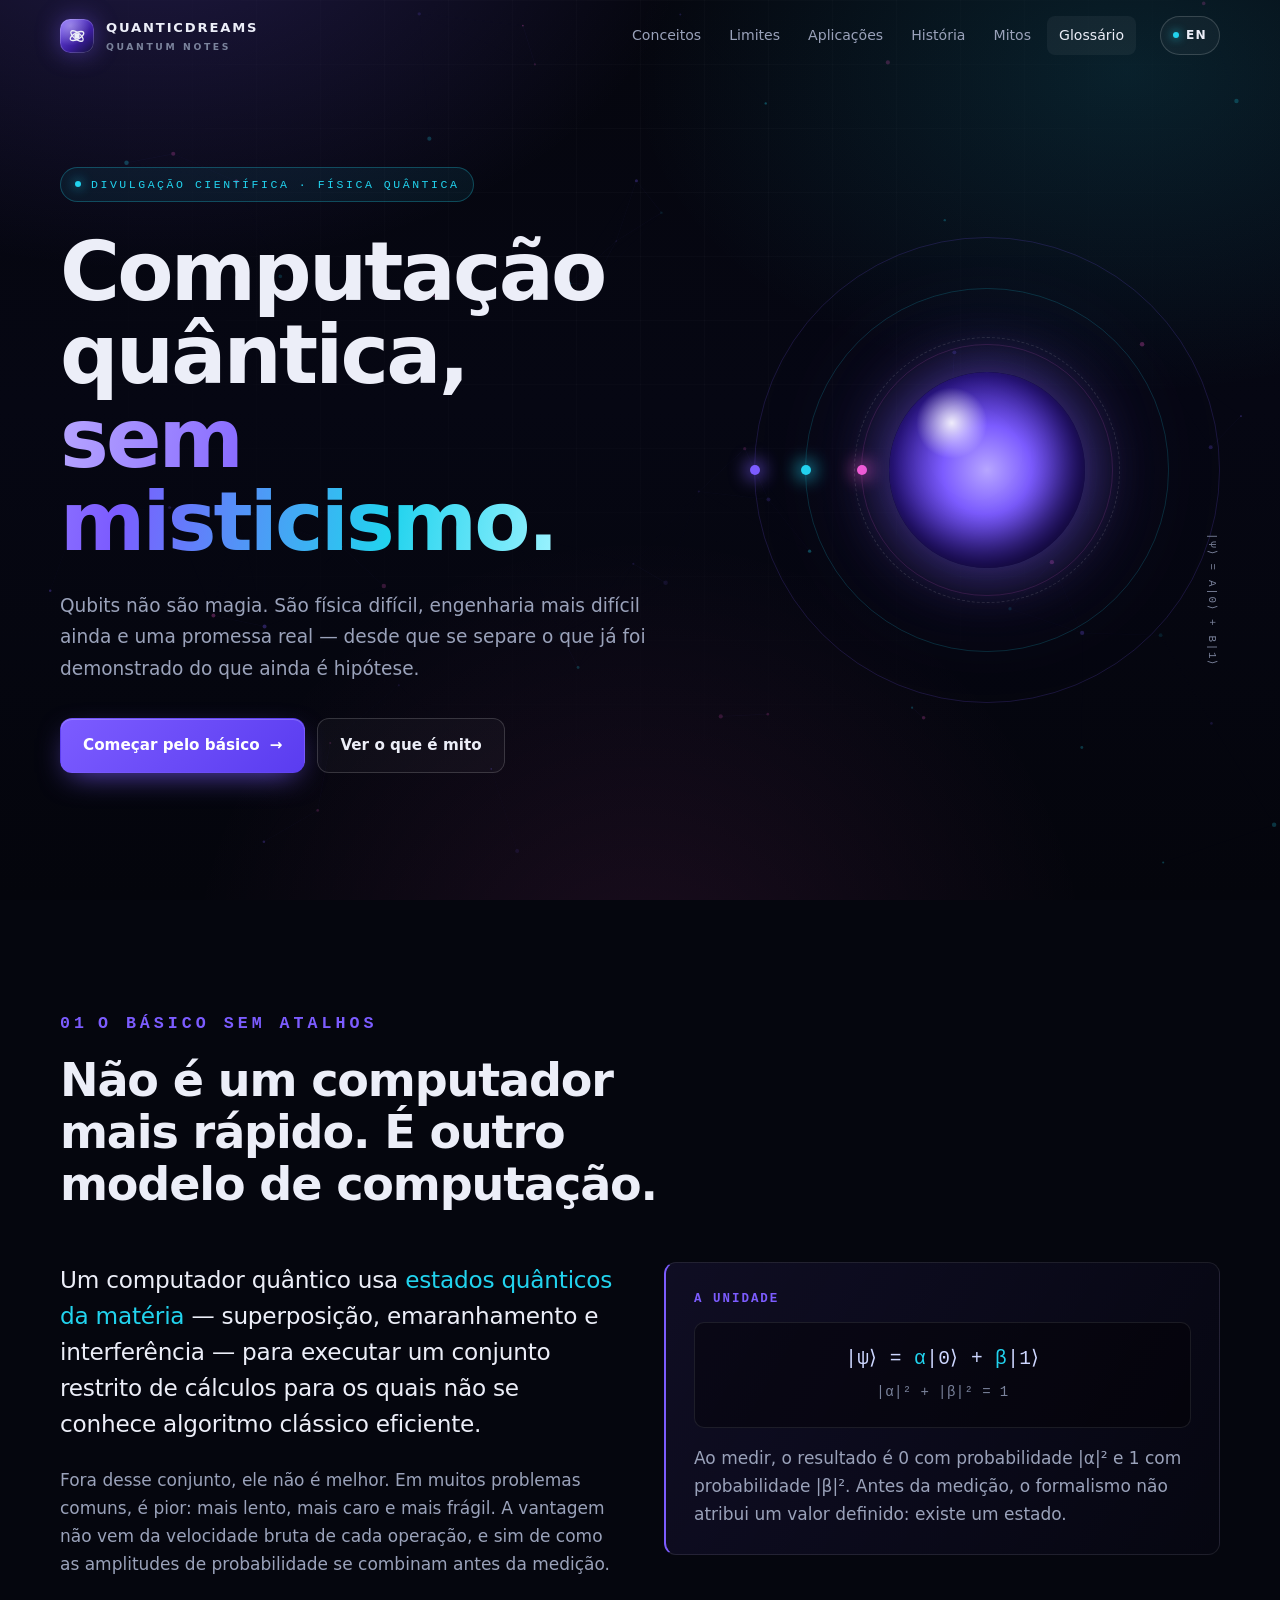
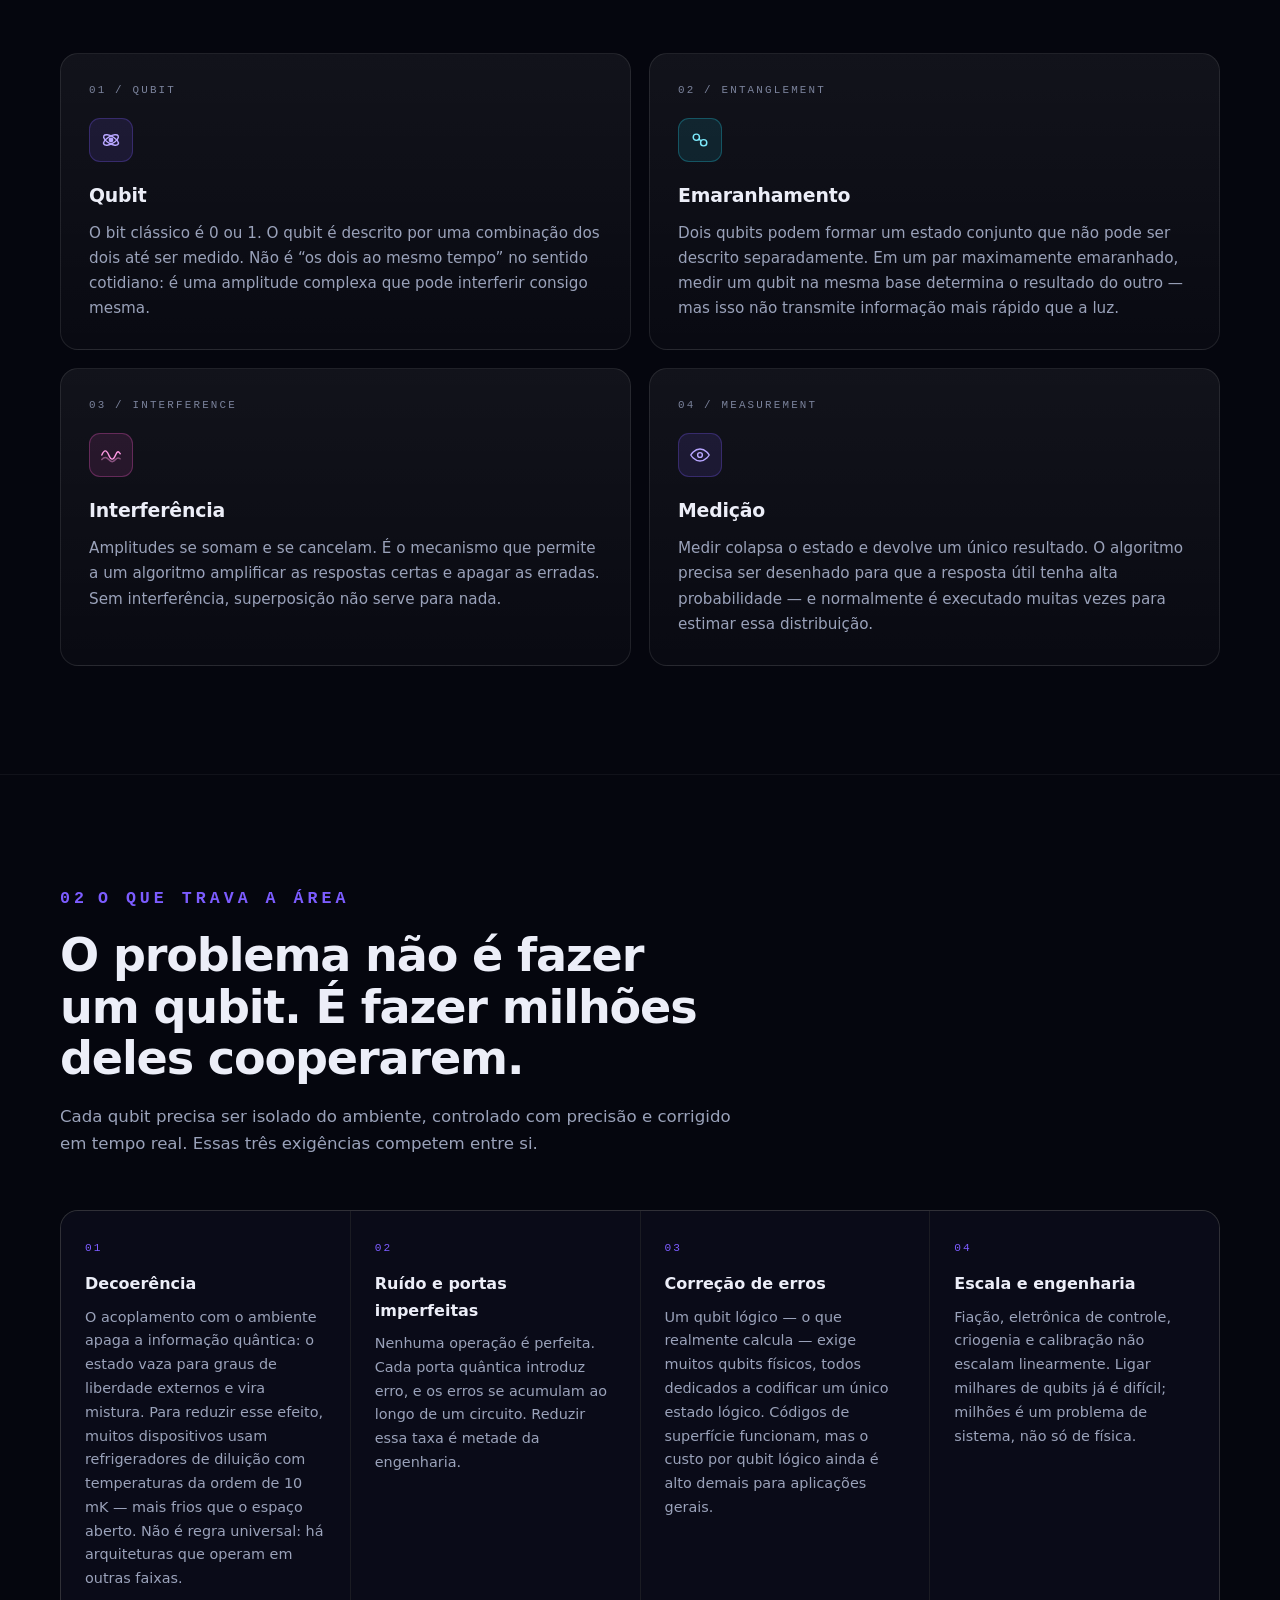
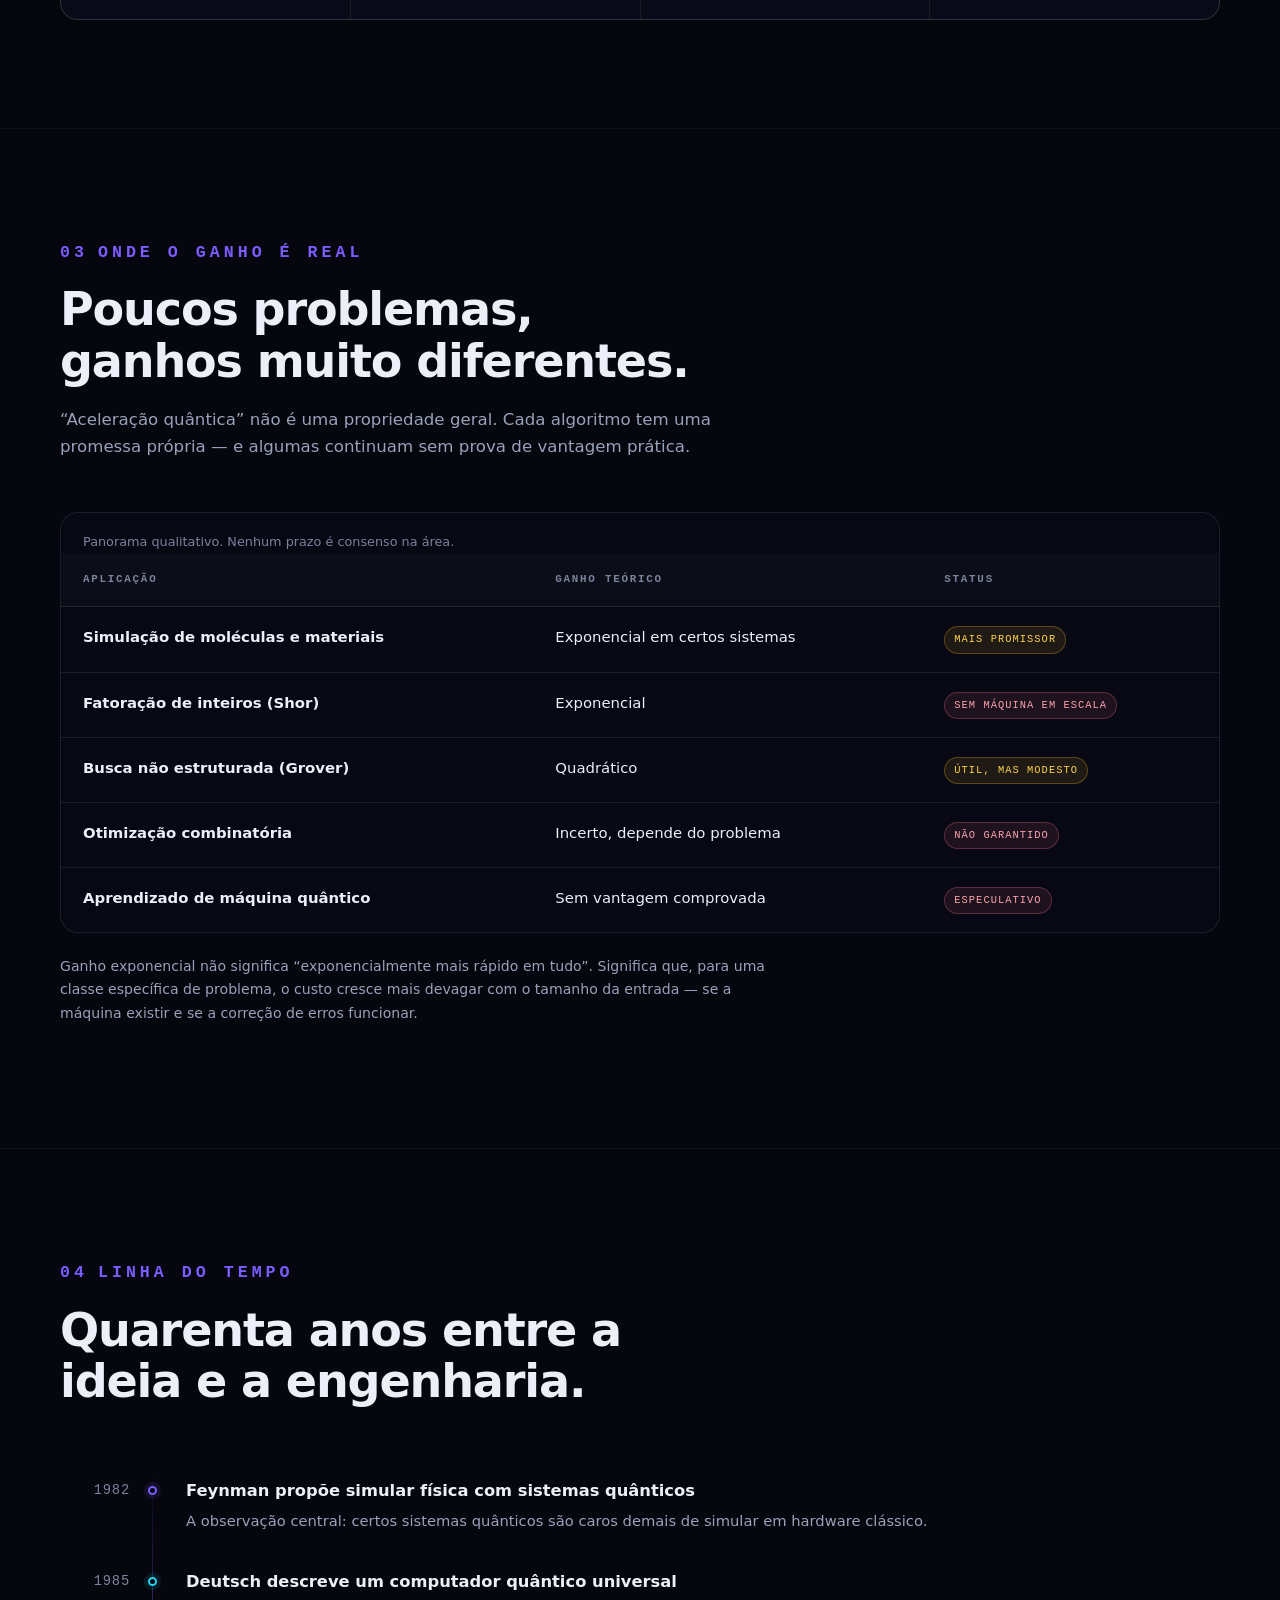
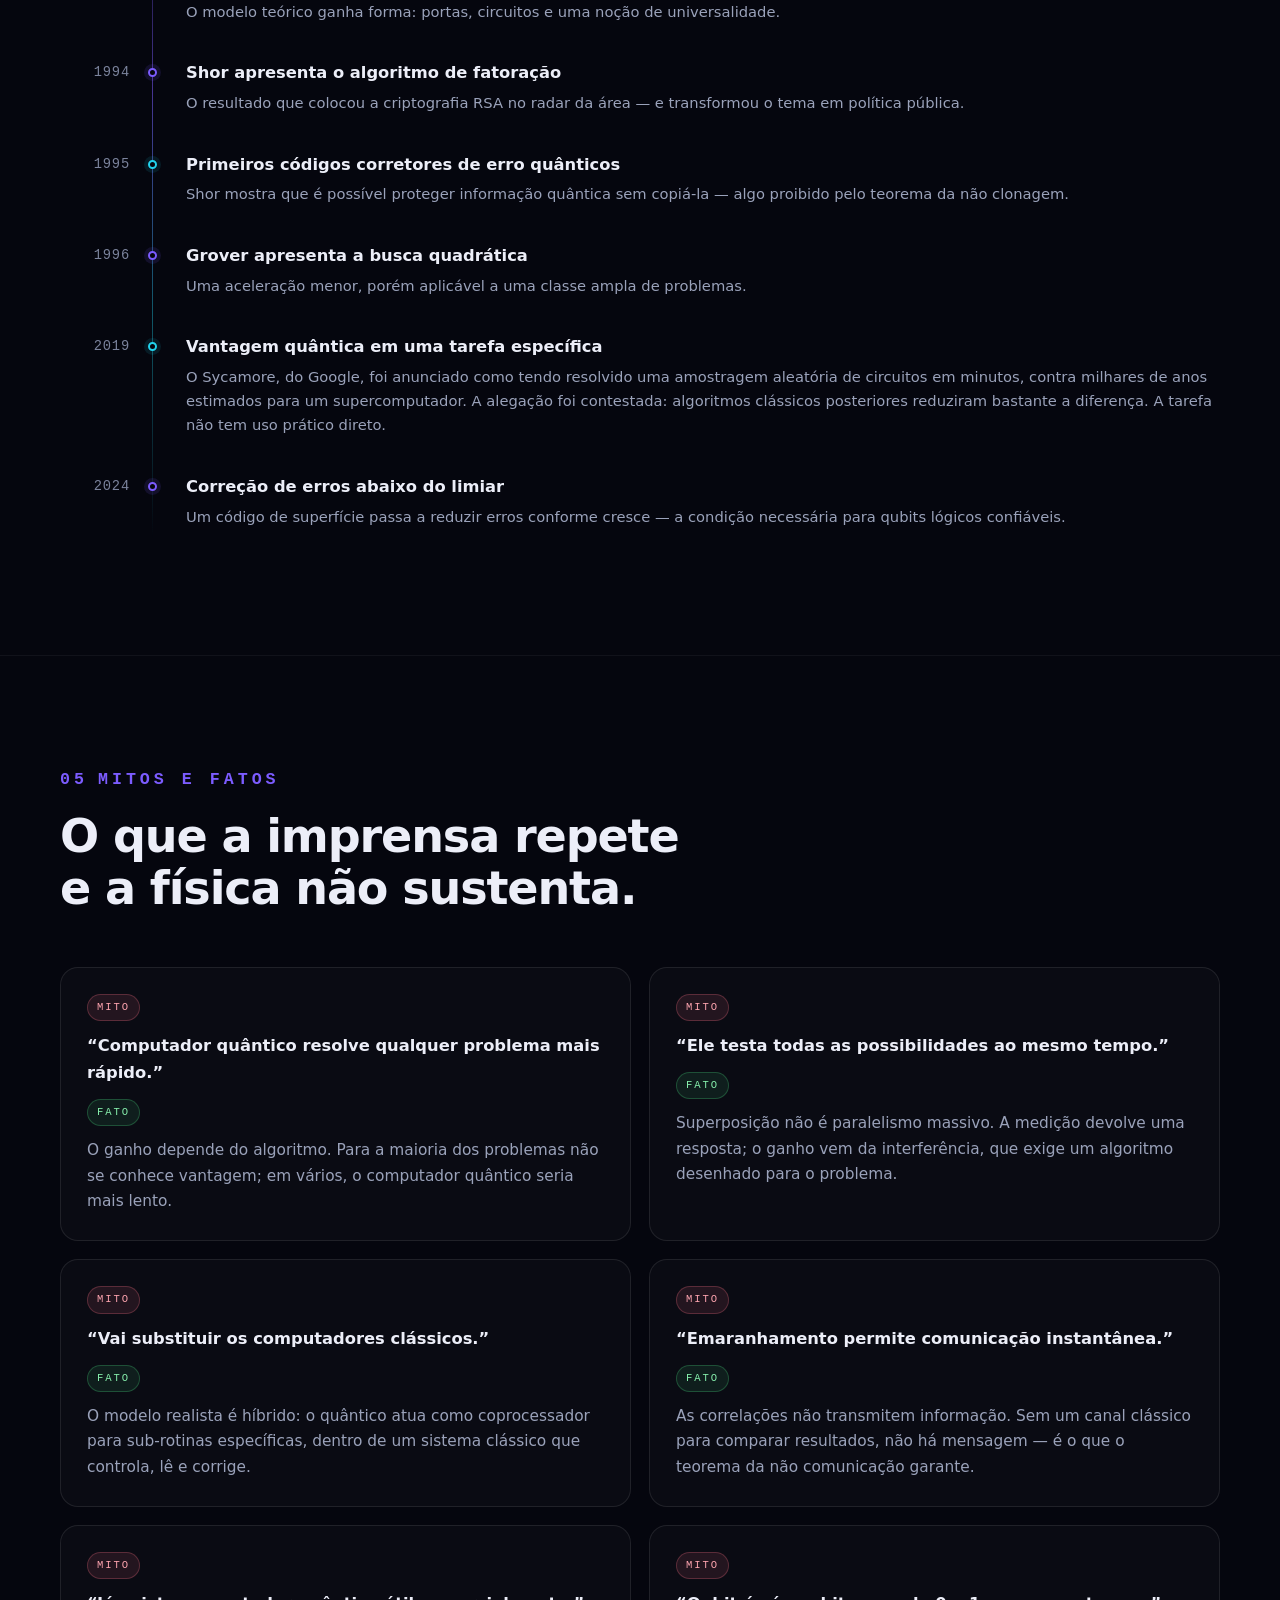
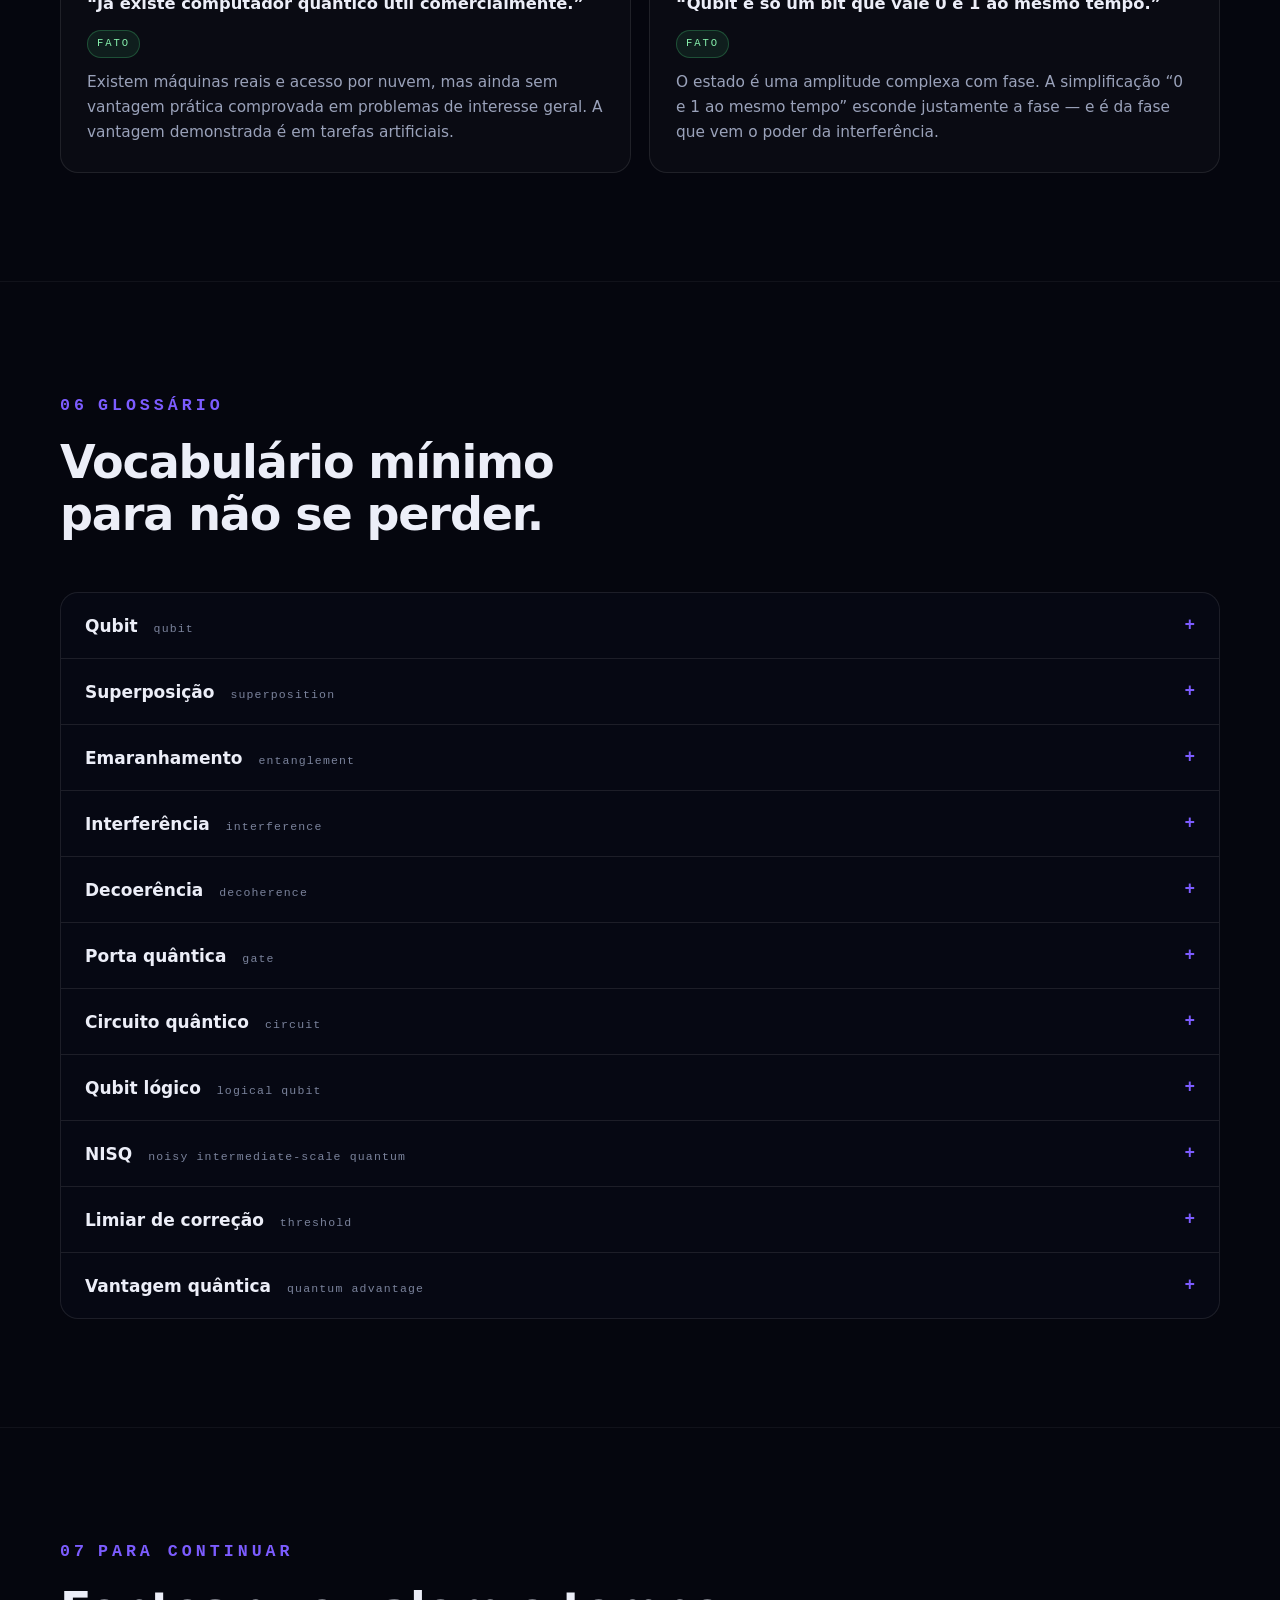
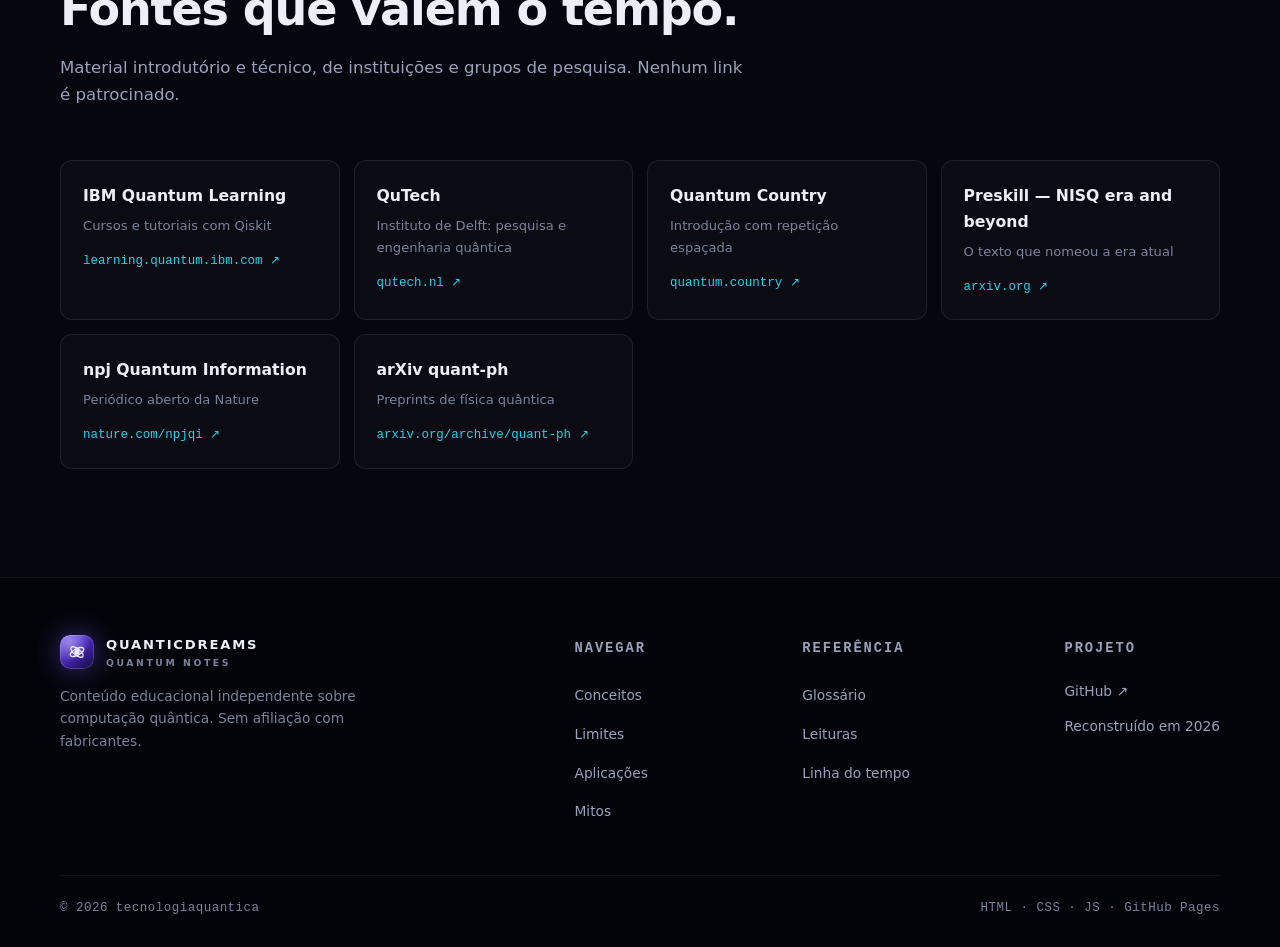
==== commit 5a40967b: "Corrige idioma do 404 e precisao cientifica apontada pelo QA" ====
--- a/index.html
+++ b/index.html
@@ -38,7 +38,7 @@
 
   <header class="site-header" id="topo">
     <div class="header-inner">
-      <a class="brand" href="#inicio" aria-label="quanticdreams — início">
+      <a class="brand" href="#inicio">
         <span class="brand-mark" aria-hidden="true">
           <svg viewBox="0 0 24 24" fill="none" stroke="currentColor" stroke-width="1.6" stroke-linecap="round">
             <circle cx="12" cy="12" r="3.2" fill="currentColor" stroke="none"/>
@@ -128,8 +128,8 @@
         <div class="split">
           <div class="reveal">
             <p class="definition">
-              <span class="lang-pt">Um computador quântico usa <em>estados quânticos da matéria</em> — superposição, emaranhamento e interferência — para executar um conjunto restrito de cálculos que um computador clássico não consegue reproduzir em tempo viável.</span>
-              <span class="lang-en">A quantum computer uses <em>quantum states of matter</em> — superposition, entanglement and interference — to run a narrow set of calculations that a classical computer cannot reproduce in feasible time.</span>
+              <span class="lang-pt">Um computador quântico usa <em>estados quânticos da matéria</em> — superposição, emaranhamento e interferência — para executar um conjunto restrito de cálculos para os quais não se conhece algoritmo clássico eficiente.</span>
+              <span class="lang-en">A quantum computer uses <em>quantum states of matter</em> — superposition, entanglement and interference — to run a narrow set of calculations for which no efficient classical algorithm is known.</span>
             </p>
             <p style="margin-top:24px;">
               <span class="lang-pt">Fora desse conjunto, ele não é melhor. Em muitos problemas comuns, é pior: mais lento, mais caro e mais frágil. A vantagem não vem da velocidade bruta de cada operação, e sim de como as amplitudes de probabilidade se combinam antes da medição.</span>
@@ -146,8 +146,8 @@
                 <span style="font-size:.72em;color:var(--dim);">|α|² + |β|² = 1</span>
               </div>
               <p style="margin-top:16px;">
-                <span class="lang-pt">Ao medir, o resultado é 0 com probabilidade |α|² e 1 com probabilidade |β|². Antes da medição não existe um valor escondido: existe um estado.</span>
-                <span class="lang-en">On measurement, the result is 0 with probability |α|² and 1 with probability |β|². Before measurement there is no hidden value: there is a state.</span>
+                <span class="lang-pt">Ao medir, o resultado é 0 com probabilidade |α|² e 1 com probabilidade |β|². Antes da medição, o formalismo não atribui um valor definido: existe um estado.</span>
+                <span class="lang-en">On measurement, the result is 0 with probability |α|² and 1 with probability |β|². Before measurement, the formalism assigns no definite value: there is a state.</span>
               </p>
             </div>
           </div>
@@ -182,8 +182,8 @@
             </div>
             <h3><span class="lang-pt">Emaranhamento</span><span class="lang-en">Entanglement</span></h3>
             <p>
-              <span class="lang-pt">Dois qubits podem formar um estado conjunto que não pode ser descrito separadamente. Medir um determina o resultado do outro — mas isso não transmite informação mais rápido que a luz.</span>
-              <span class="lang-en">Two qubits can form a joint state that cannot be described separately. Measuring one determines the other's result — but that does not transmit information faster than light.</span>
+              <span class="lang-pt">Dois qubits podem formar um estado conjunto que não pode ser descrito separadamente. Em um par maximamente emaranhado, medir um qubit na mesma base determina o resultado do outro — mas isso não transmite informação mais rápido que a luz.</span>
+              <span class="lang-en">Two qubits can form a joint state that cannot be described separately. In a maximally entangled pair, measuring one qubit in the same basis determines the other's result — but that does not transmit information faster than light.</span>
             </p>
           </article>
 
@@ -241,8 +241,8 @@
             <span class="num">01</span>
             <h3><span class="lang-pt">Decoerência</span><span class="lang-en">Decoherence</span></h3>
             <p>
-              <span class="lang-pt">Qualquer interação com o ambiente apaga a informação quântica. Por isso os dispositivos ficam em refrigeradores de diluição, com temperaturas da ordem de 10 mK — mais frios que o espaço aberto.</span>
-              <span class="lang-en">Any interaction with the environment erases quantum information. That is why devices sit in dilution refrigerators at temperatures on the order of 10 mK — colder than open space.</span>
+              <span class="lang-pt">O acoplamento com o ambiente apaga a informação quântica: o estado vaza para graus de liberdade externos e vira mistura. Para reduzir esse efeito, muitos dispositivos usam refrigeradores de diluição com temperaturas da ordem de 10 mK — mais frios que o espaço aberto. Não é regra universal: há arquiteturas que operam em outras faixas.</span>
+              <span class="lang-en">Coupling to the environment erases quantum information: the state leaks into external degrees of freedom and becomes a mixture. To reduce that effect, many devices use dilution refrigerators at temperatures on the order of 10 mK — colder than open space. This is not universal: some architectures operate in other ranges.</span>
             </p>
           </div>
           <div class="difficulty">
@@ -257,8 +257,8 @@
             <span class="num">03</span>
             <h3><span class="lang-pt">Correção de erros</span><span class="lang-en">Error correction</span></h3>
             <p>
-              <span class="lang-pt">Um qubit lógico — o que realmente calcula — exige muitos qubits físicos de reserva. Códigos de superfície funcionam, mas o custo por qubit lógico ainda é alto demais para aplicações gerais.</span>
-              <span class="lang-en">One logical qubit — the one that actually computes — requires many physical qubits in reserve. Surface codes work, but the cost per logical qubit is still too high for general applications.</span>
+              <span class="lang-pt">Um qubit lógico — o que realmente calcula — exige muitos qubits físicos, todos dedicados a codificar um único estado lógico. Códigos de superfície funcionam, mas o custo por qubit lógico ainda é alto demais para aplicações gerais.</span>
+              <span class="lang-en">One logical qubit — the one that actually computes — requires many physical qubits, all dedicated to encoding a single logical state. Surface codes work, but the cost per logical qubit is still too high for general applications.</span>
             </p>
           </div>
           <div class="difficulty">
@@ -389,7 +389,7 @@
             <div class="tl-year">2019</div>
             <div class="tl-body">
               <h3><span class="lang-pt">Vantagem quântica em uma tarefa específica</span><span class="lang-en">Quantum advantage on a specific task</span></h3>
-              <p><span class="lang-pt">Um processador supercondutor resolve uma amostragem aleatória de circuitos mais rápido que um supercomputador. A tarefa não tem uso prático direto.</span><span class="lang-en">A superconducting processor solves random circuit sampling faster than a supercomputer. The task has no direct practical use.</span></p>
+              <p><span class="lang-pt">O Sycamore, do Google, foi anunciado como tendo resolvido uma amostragem aleatória de circuitos em minutos, contra milhares de anos estimados para um supercomputador. A alegação foi contestada: algoritmos clássicos posteriores reduziram bastante a diferença. A tarefa não tem uso prático direto.</span><span class="lang-en">Google's Sycamore was announced as solving random circuit sampling in minutes, versus an estimated thousands of years on a supercomputer. The claim was contested: later classical algorithms narrowed the gap substantially. The task has no direct practical use.</span></p>
             </div>
           </div>
           <div class="tl-item">
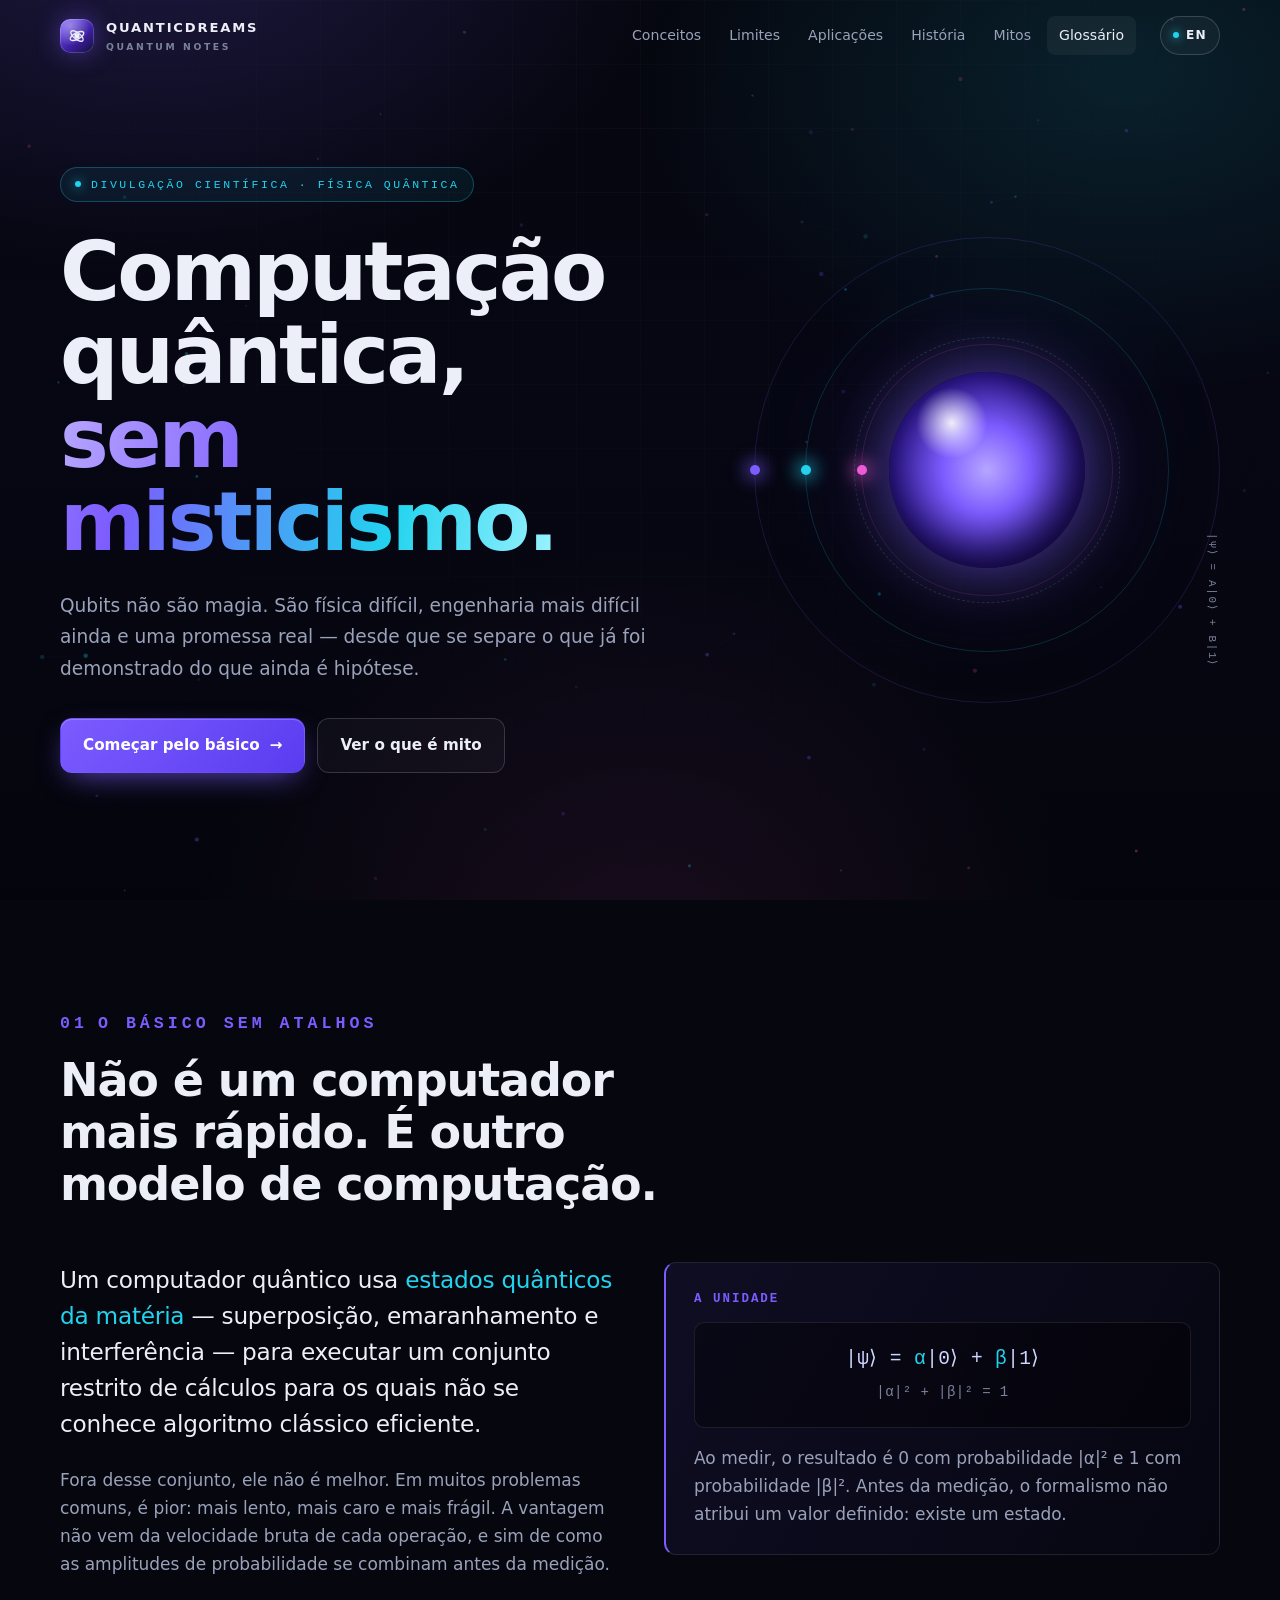
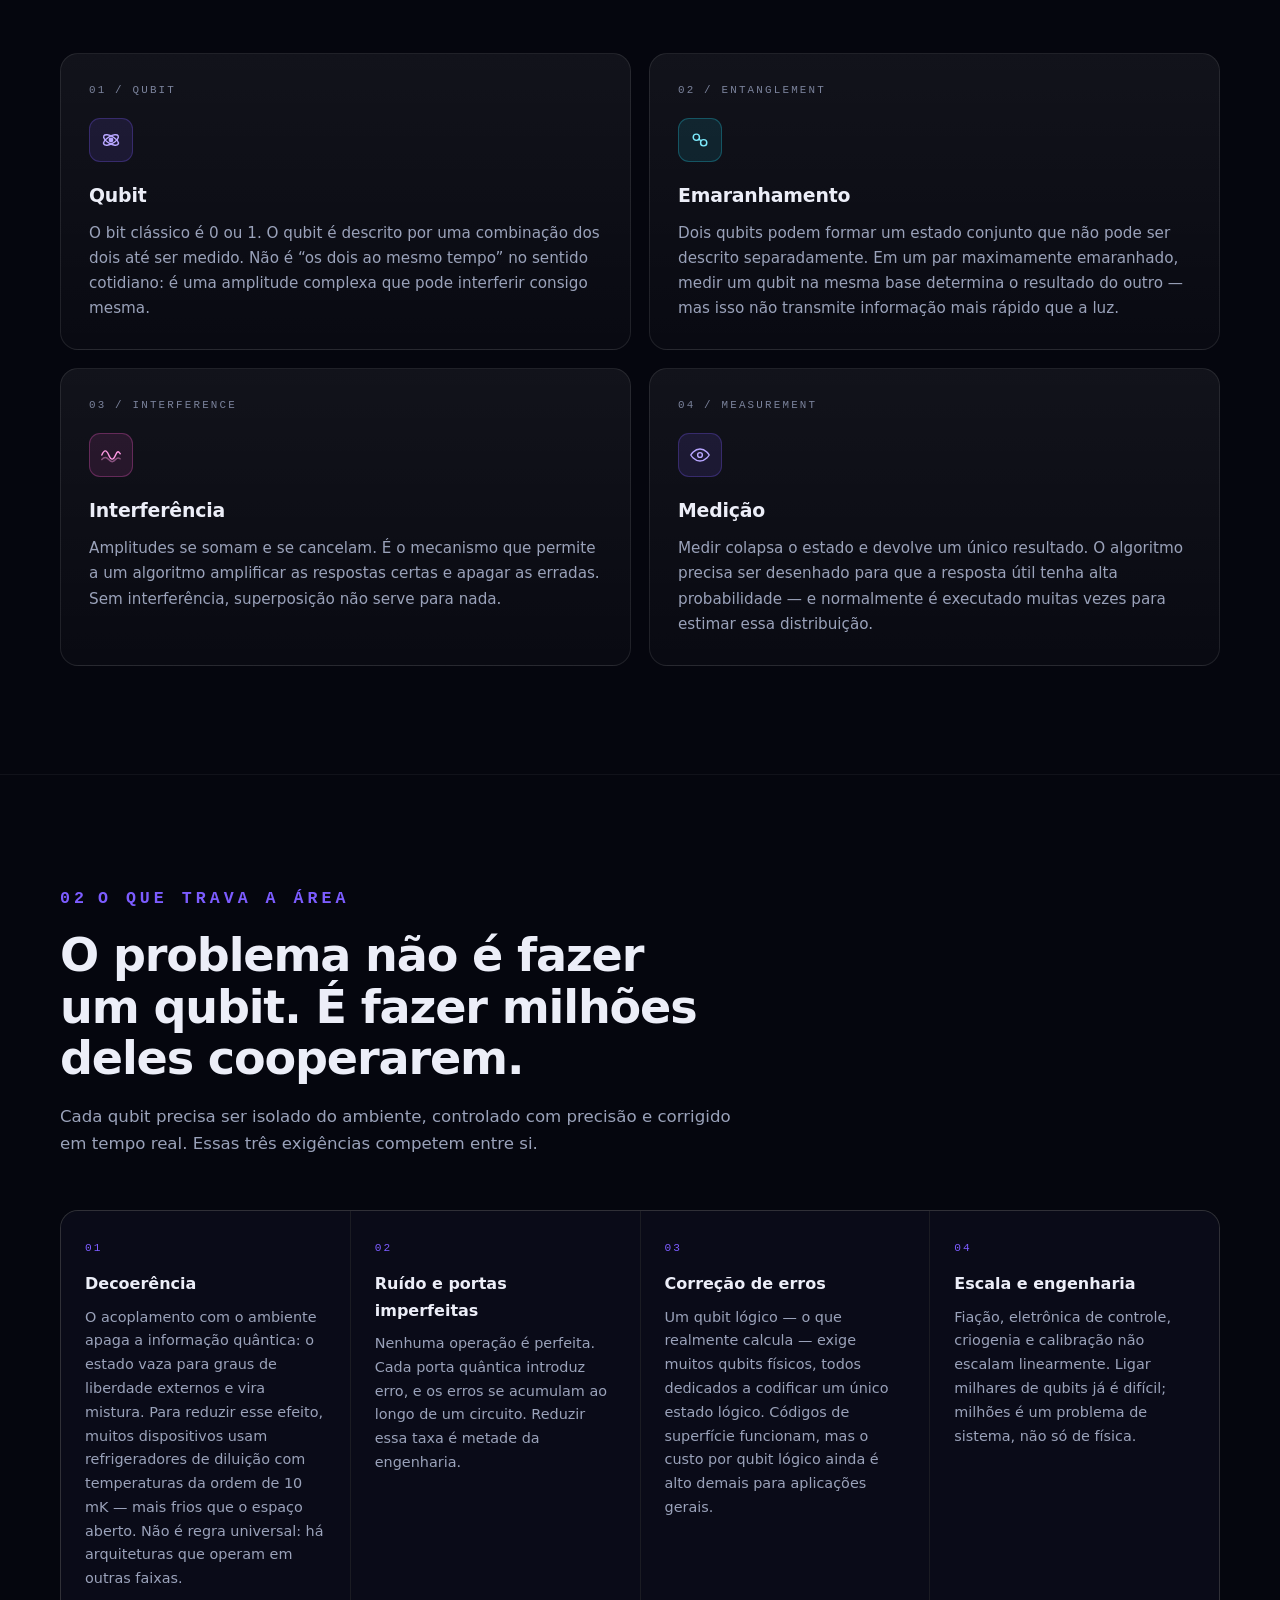
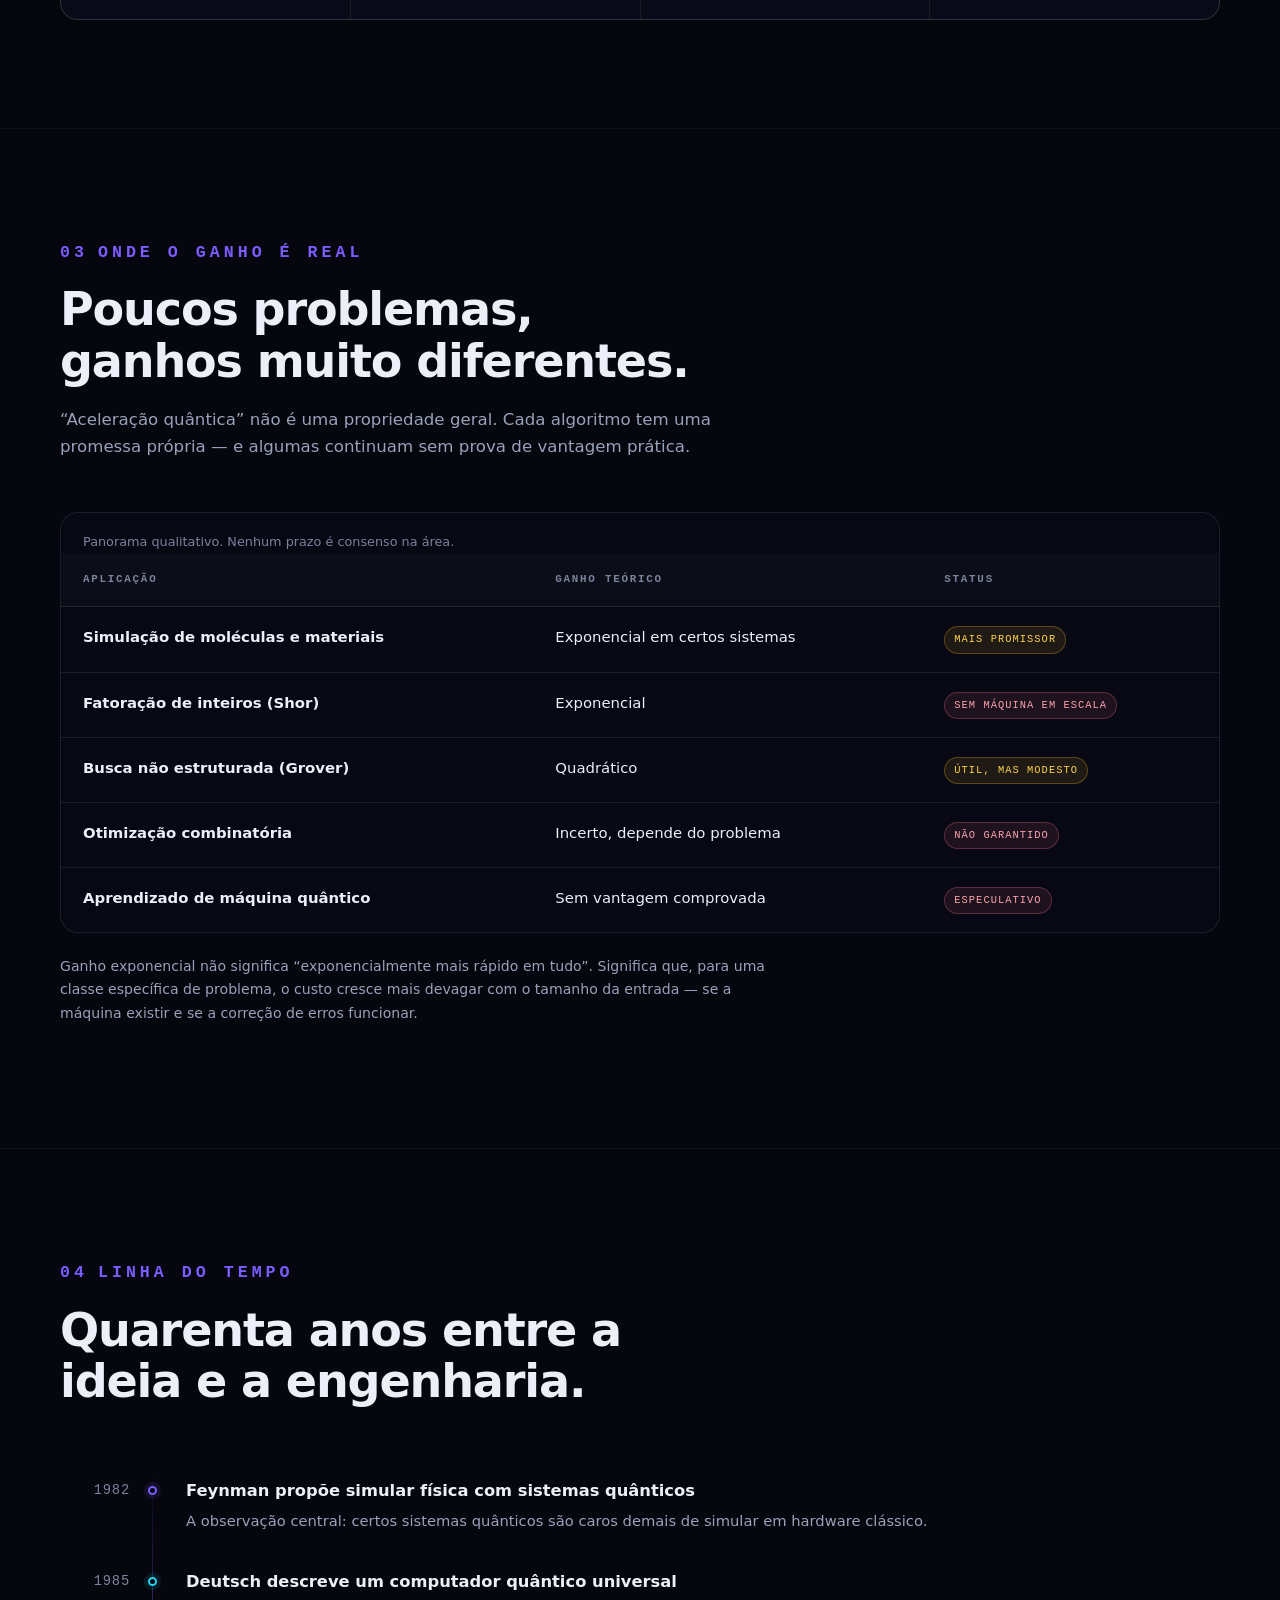
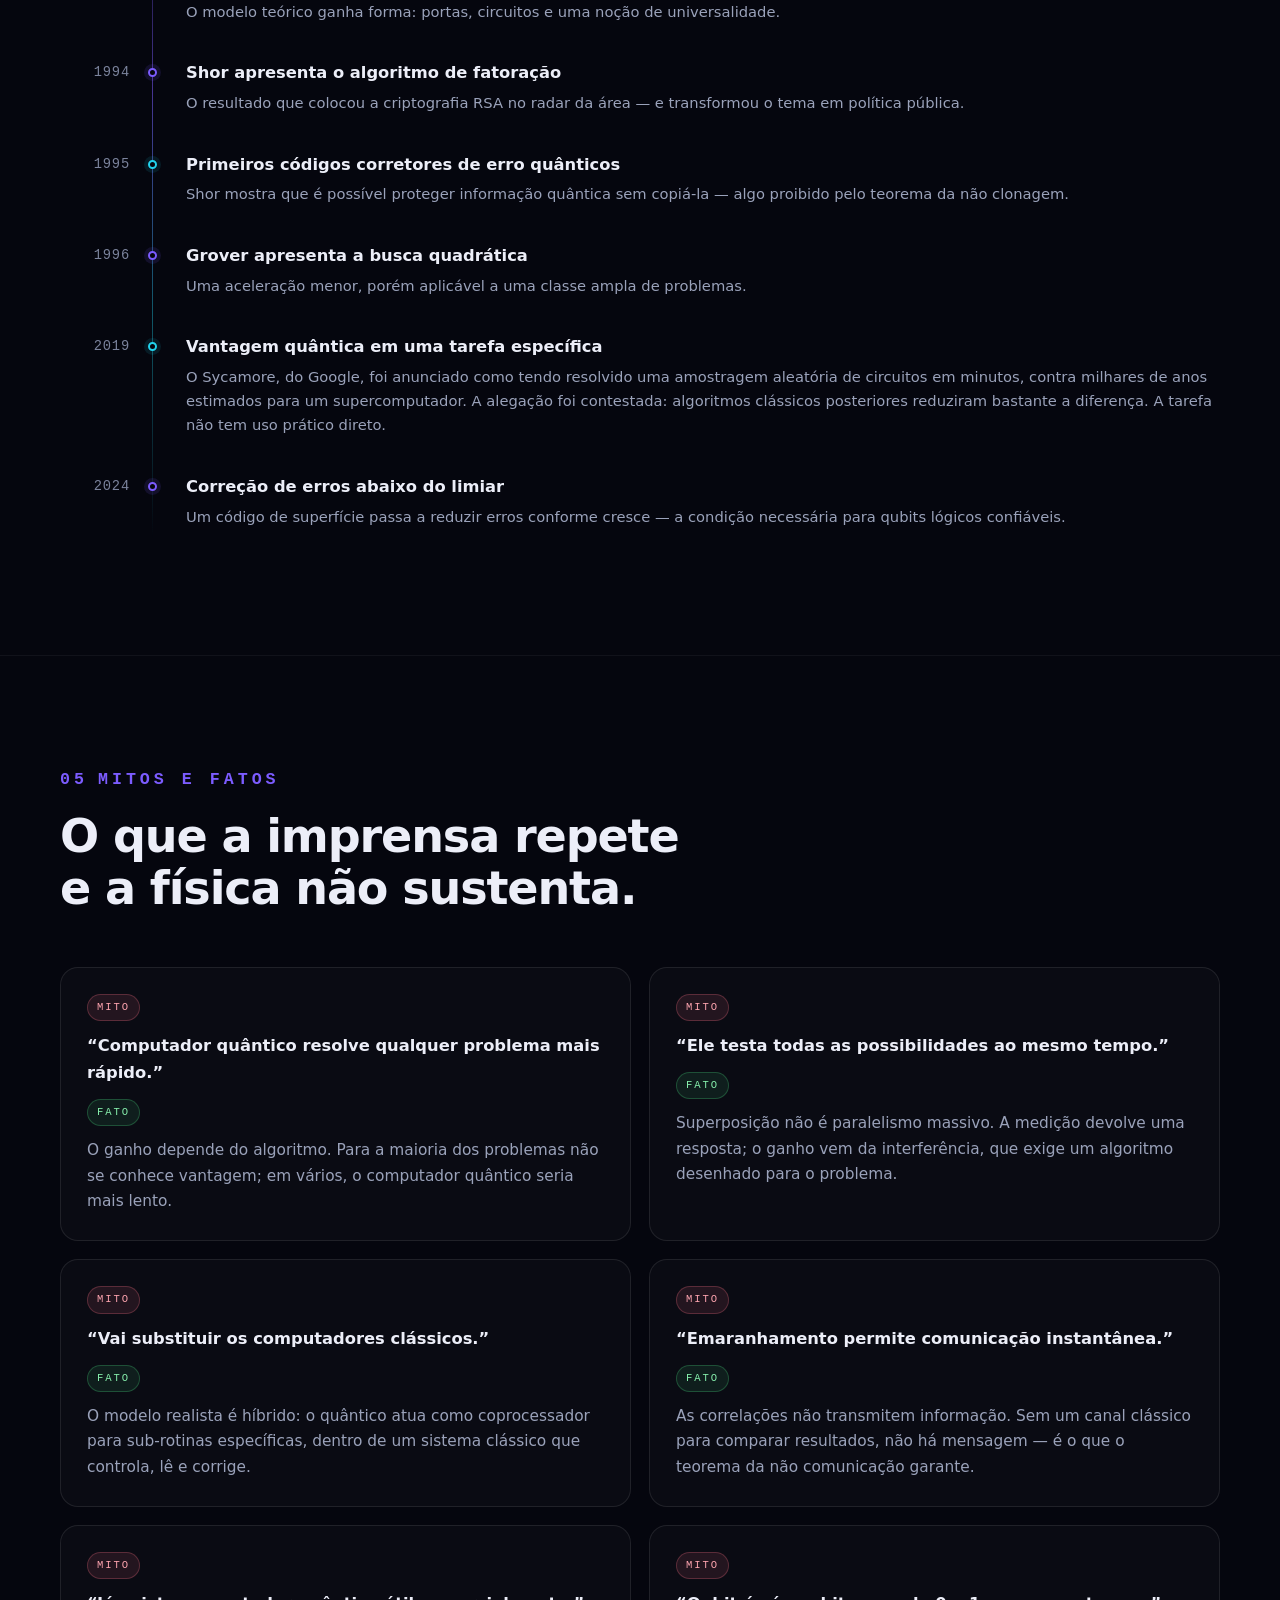
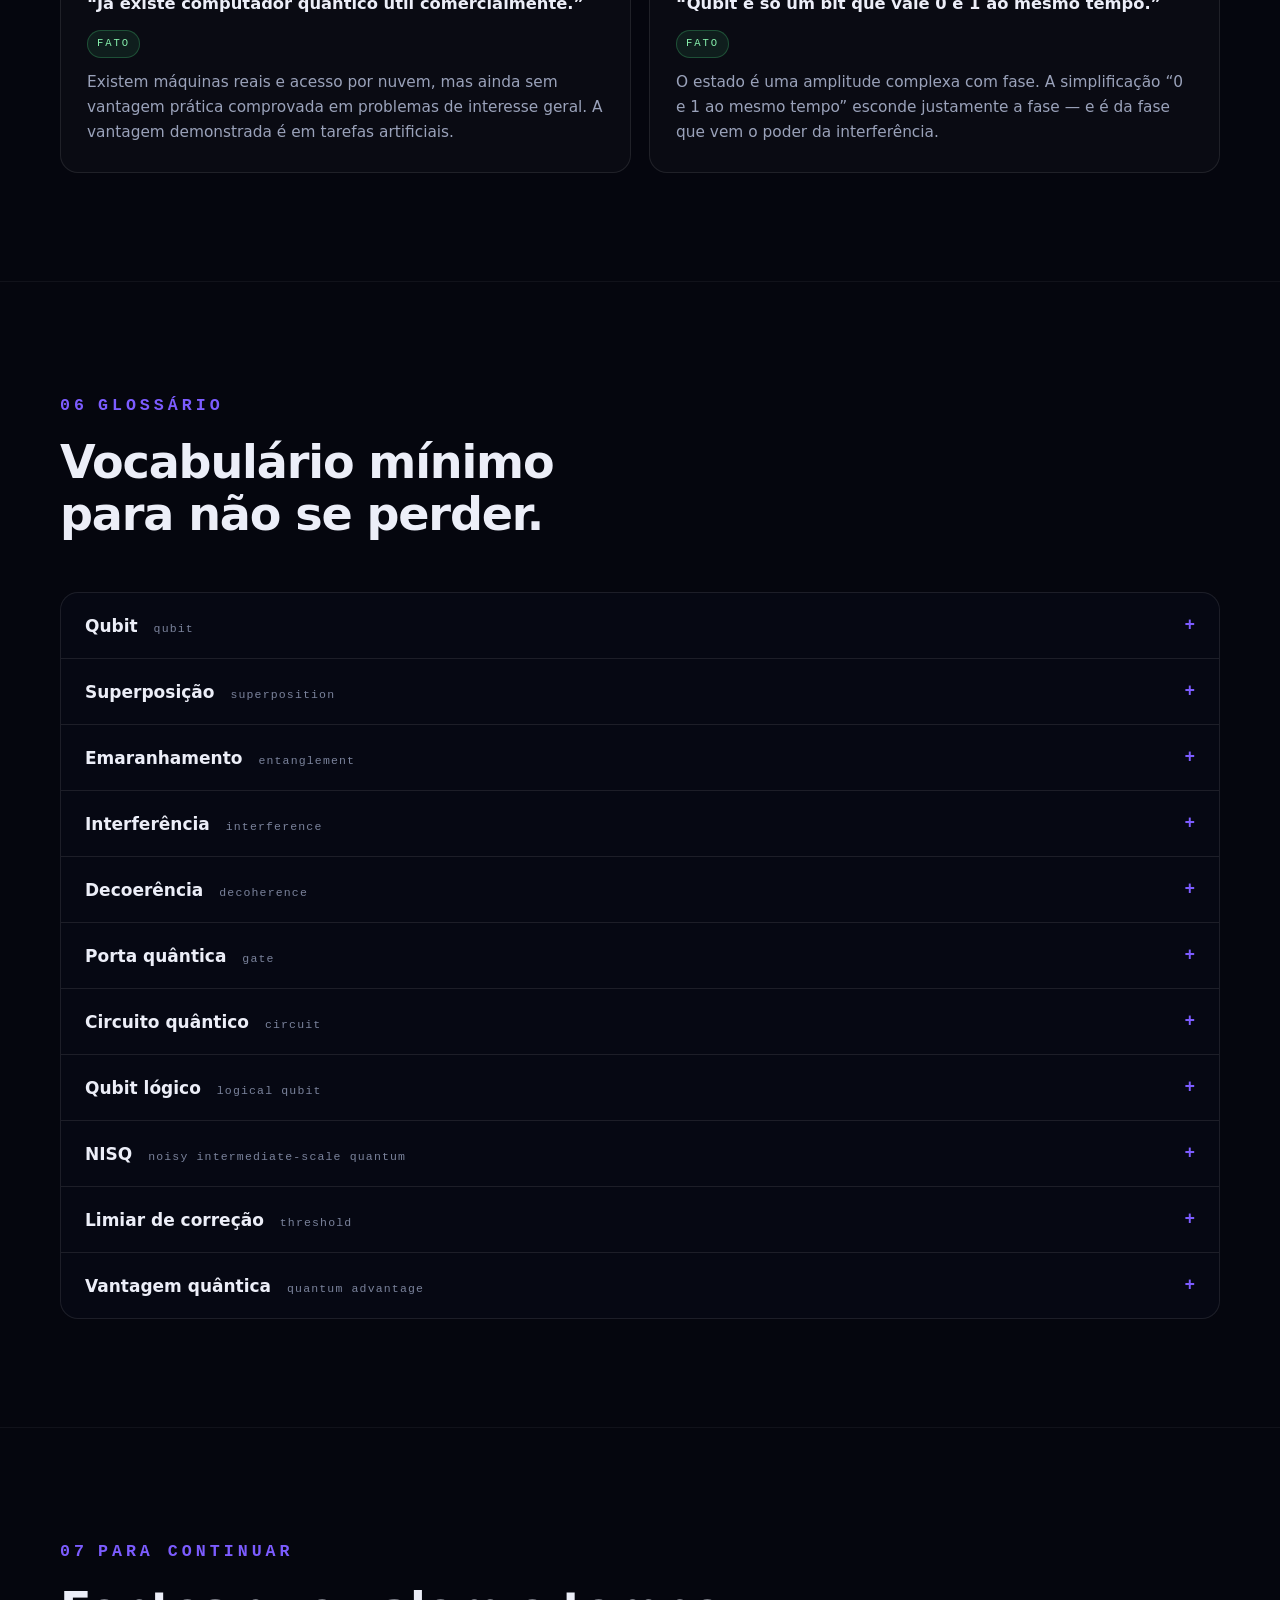
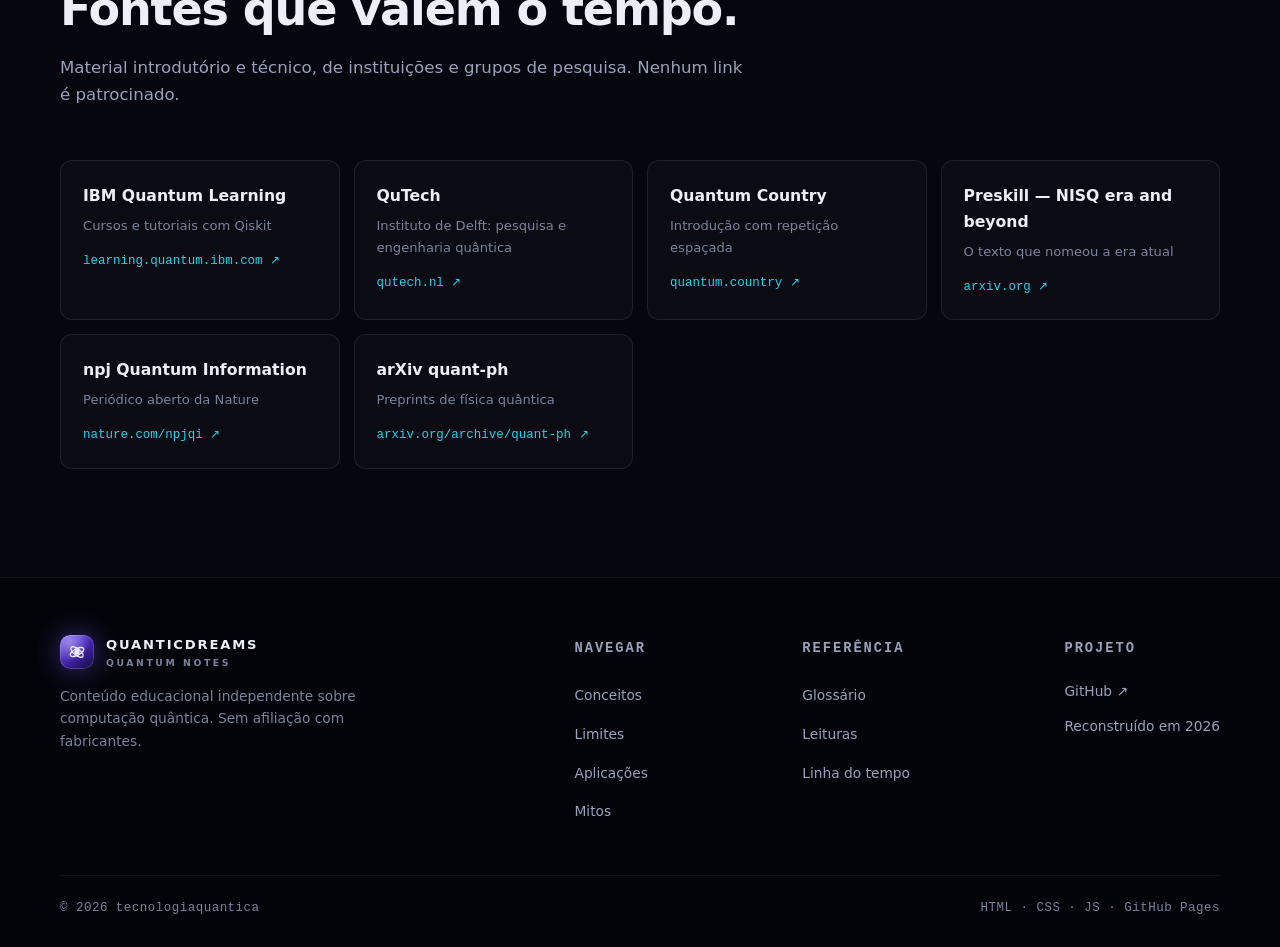
==== commit a14d6c46: "Atualiza links e caminhos para QuanticDreams" ====
--- a/index.html
+++ b/index.html
@@ -8,19 +8,19 @@
   <meta name="description" content="Guia de divulgação científica sobre computação quântica: qubits, superposição, emaranhamento, limites reais e o que ainda é promessa.">
   <meta name="theme-color" content="#05060e">
   <meta name="color-scheme" content="dark">
-  <link rel="canonical" href="https://tecnologiaquantica.github.io/QuanicDreams/">
+  <link rel="canonical" href="https://tecnologiaquantica.github.io/QuanticDreams/">
   <meta property="og:type" content="website">
-  <meta property="og:url" content="https://tecnologiaquantica.github.io/QuanicDreams/">
+  <meta property="og:url" content="https://tecnologiaquantica.github.io/QuanticDreams/">
   <meta property="og:title" content="Computação quântica, sem misticismo">
   <meta property="og:description" content="O que é real, o que é promessa e por que qubits não são magia.">
-  <meta property="og:image" content="https://tecnologiaquantica.github.io/QuanicDreams/assets/img/og.png">
+  <meta property="og:image" content="https://tecnologiaquantica.github.io/QuanticDreams/assets/img/og.png">
   <meta property="og:image:width" content="1200">
   <meta property="og:image:height" content="630">
   <meta property="og:image:alt" content="quanticdreams — computação quântica, sem misticismo">
   <meta name="twitter:card" content="summary_large_image">
   <meta name="twitter:title" content="Computação quântica, sem misticismo">
   <meta name="twitter:description" content="O que é real, o que é promessa e por que qubits não são magia.">
-  <meta name="twitter:image" content="https://tecnologiaquantica.github.io/QuanicDreams/assets/img/og.png">
+  <meta name="twitter:image" content="https://tecnologiaquantica.github.io/QuanticDreams/assets/img/og.png">
   <meta property="og:locale" content="pt_BR">
   <meta property="og:locale:alternate" content="en_US">
   <link rel="icon" href="data:image/svg+xml,%3Csvg xmlns='http://www.w3.org/2000/svg' viewBox='0 0 64 64'%3E%3Cdefs%3E%3ClinearGradient id='g' x1='0' y1='0' x2='1' y2='1'%3E%3Cstop offset='0' stop-color='%237c5cff'/%3E%3Cstop offset='1' stop-color='%2322d3ee'/%3E%3C/linearGradient%3E%3C/defs%3E%3Crect width='64' height='64' rx='16' fill='%2305060e'/%3E%3Ccircle cx='32' cy='32' r='8' fill='url(%23g)'/%3E%3Cellipse cx='32' cy='32' rx='22' ry='9' fill='none' stroke='url(%23g)' stroke-width='2' transform='rotate(-28 32 32)'/%3E%3Cellipse cx='32' cy='32' rx='22' ry='9' fill='none' stroke='%23ffffff' stroke-opacity='.35' stroke-width='1.2' transform='rotate(38 32 32)'/%3E%3C/svg%3E">
@@ -609,7 +609,7 @@
 
         <div class="footer-col">
           <h4><span class="lang-pt">Projeto</span><span class="lang-en">Project</span></h4>
-          <a href="https://github.com/tecnologiaquantica/QuanicDreams" target="_blank" rel="noopener noreferrer">GitHub ↗</a>
+          <a href="https://github.com/tecnologiaquantica/QuanticDreams" target="_blank" rel="noopener noreferrer">GitHub ↗</a>
           <span><span class="lang-pt">Reconstruído em 2026</span><span class="lang-en">Rebuilt in 2026</span></span>
         </div>
       </div>
